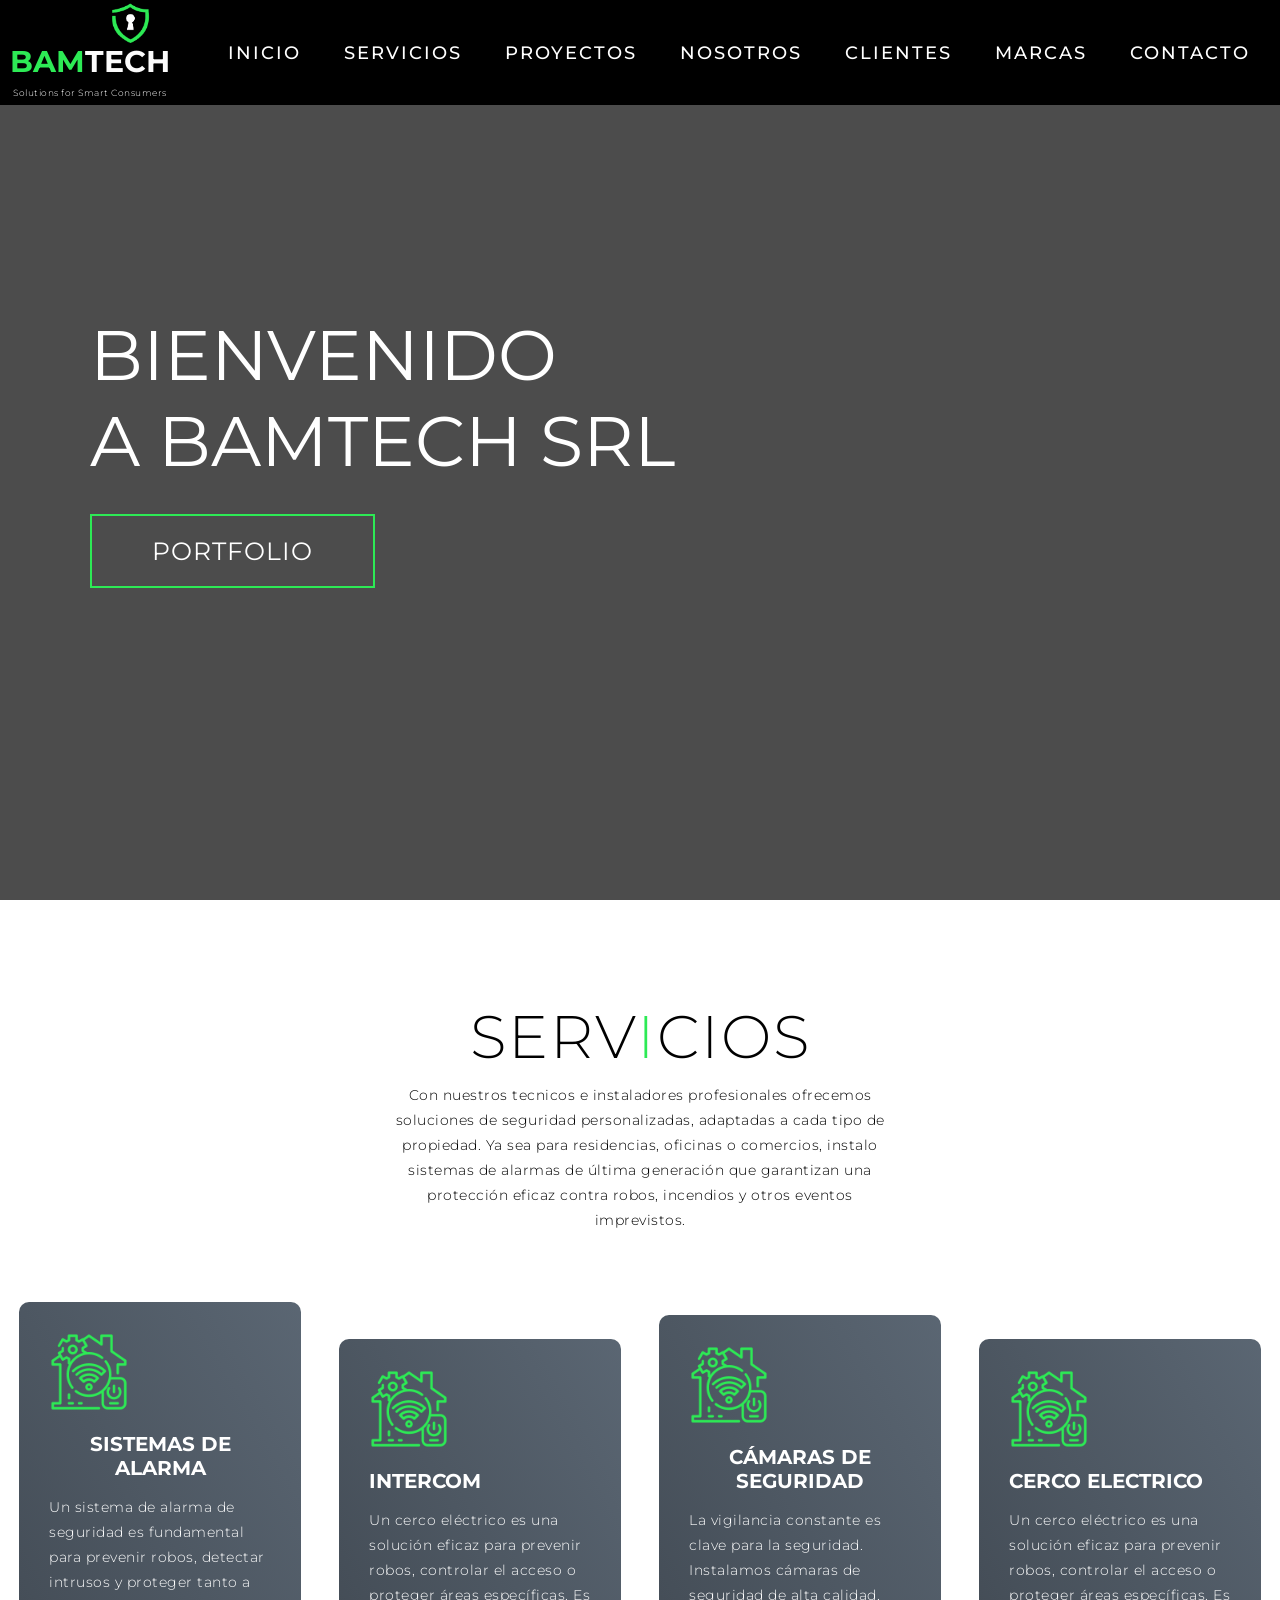
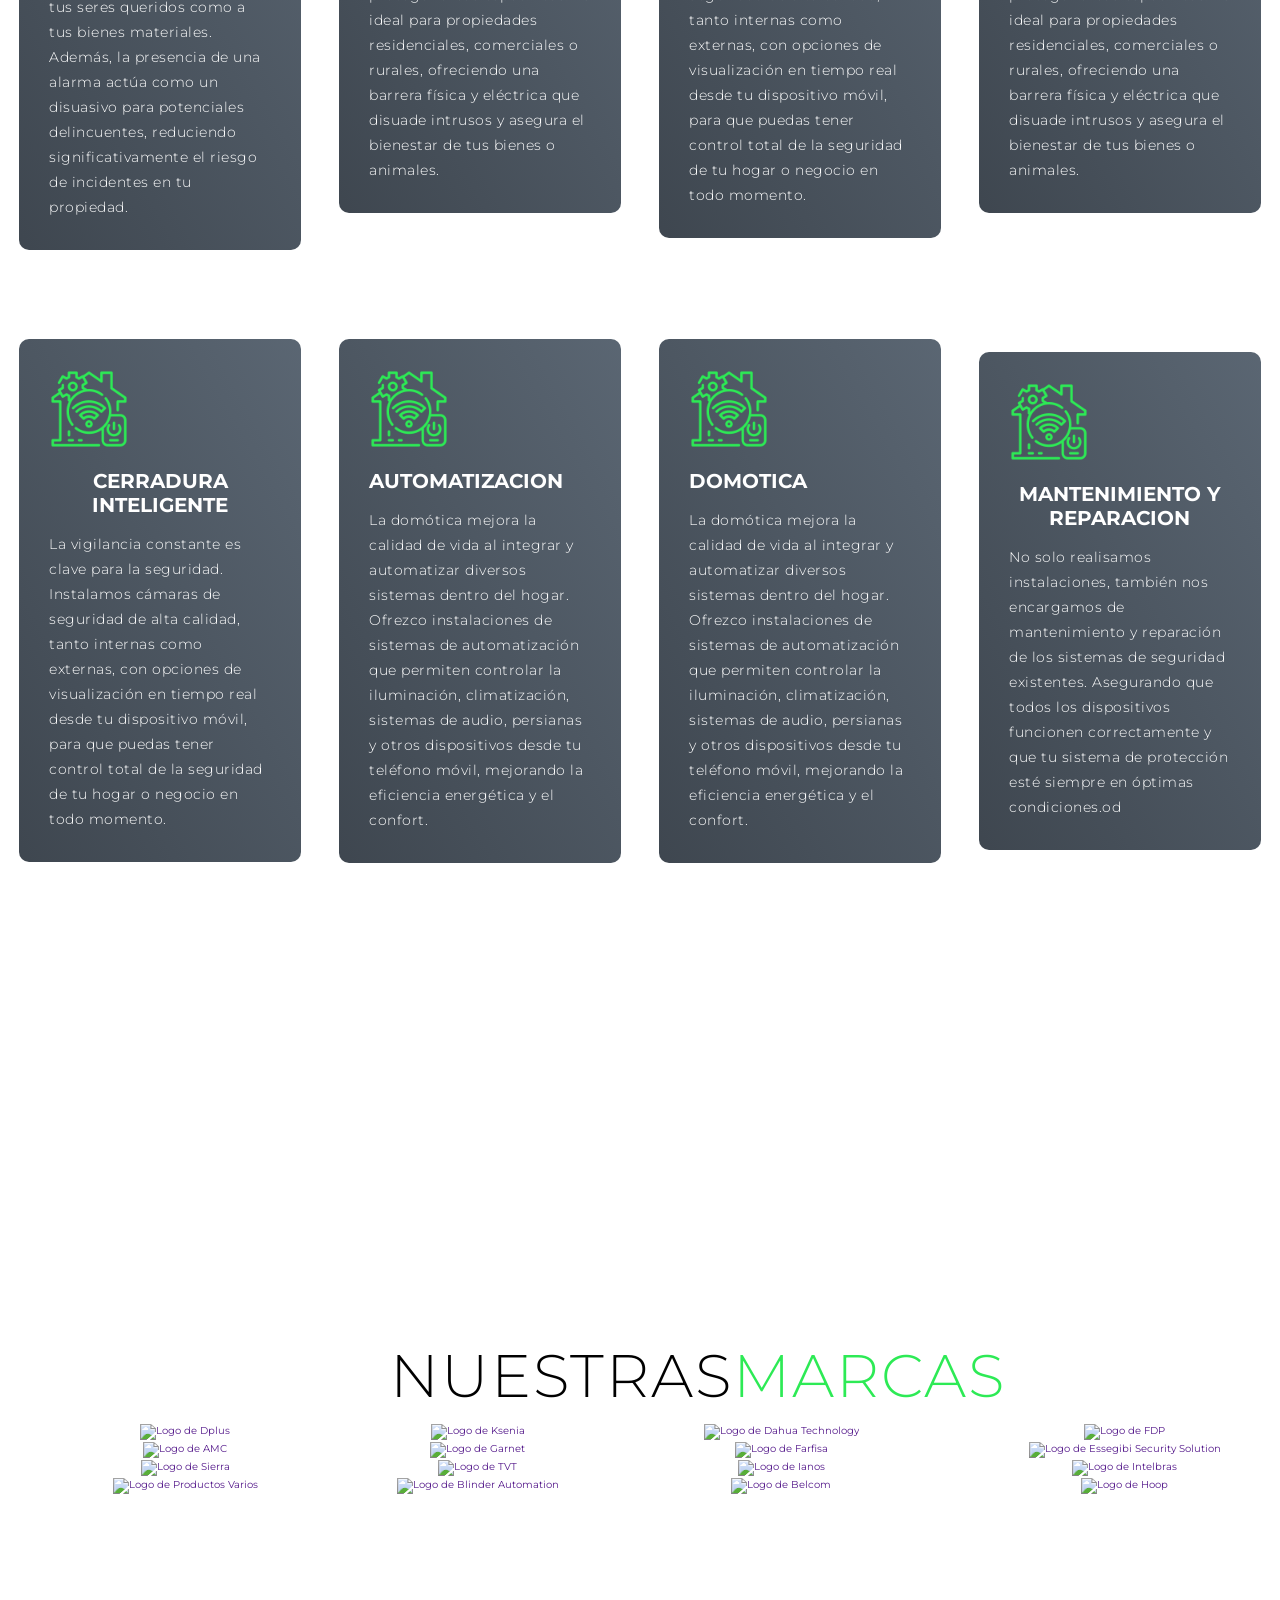
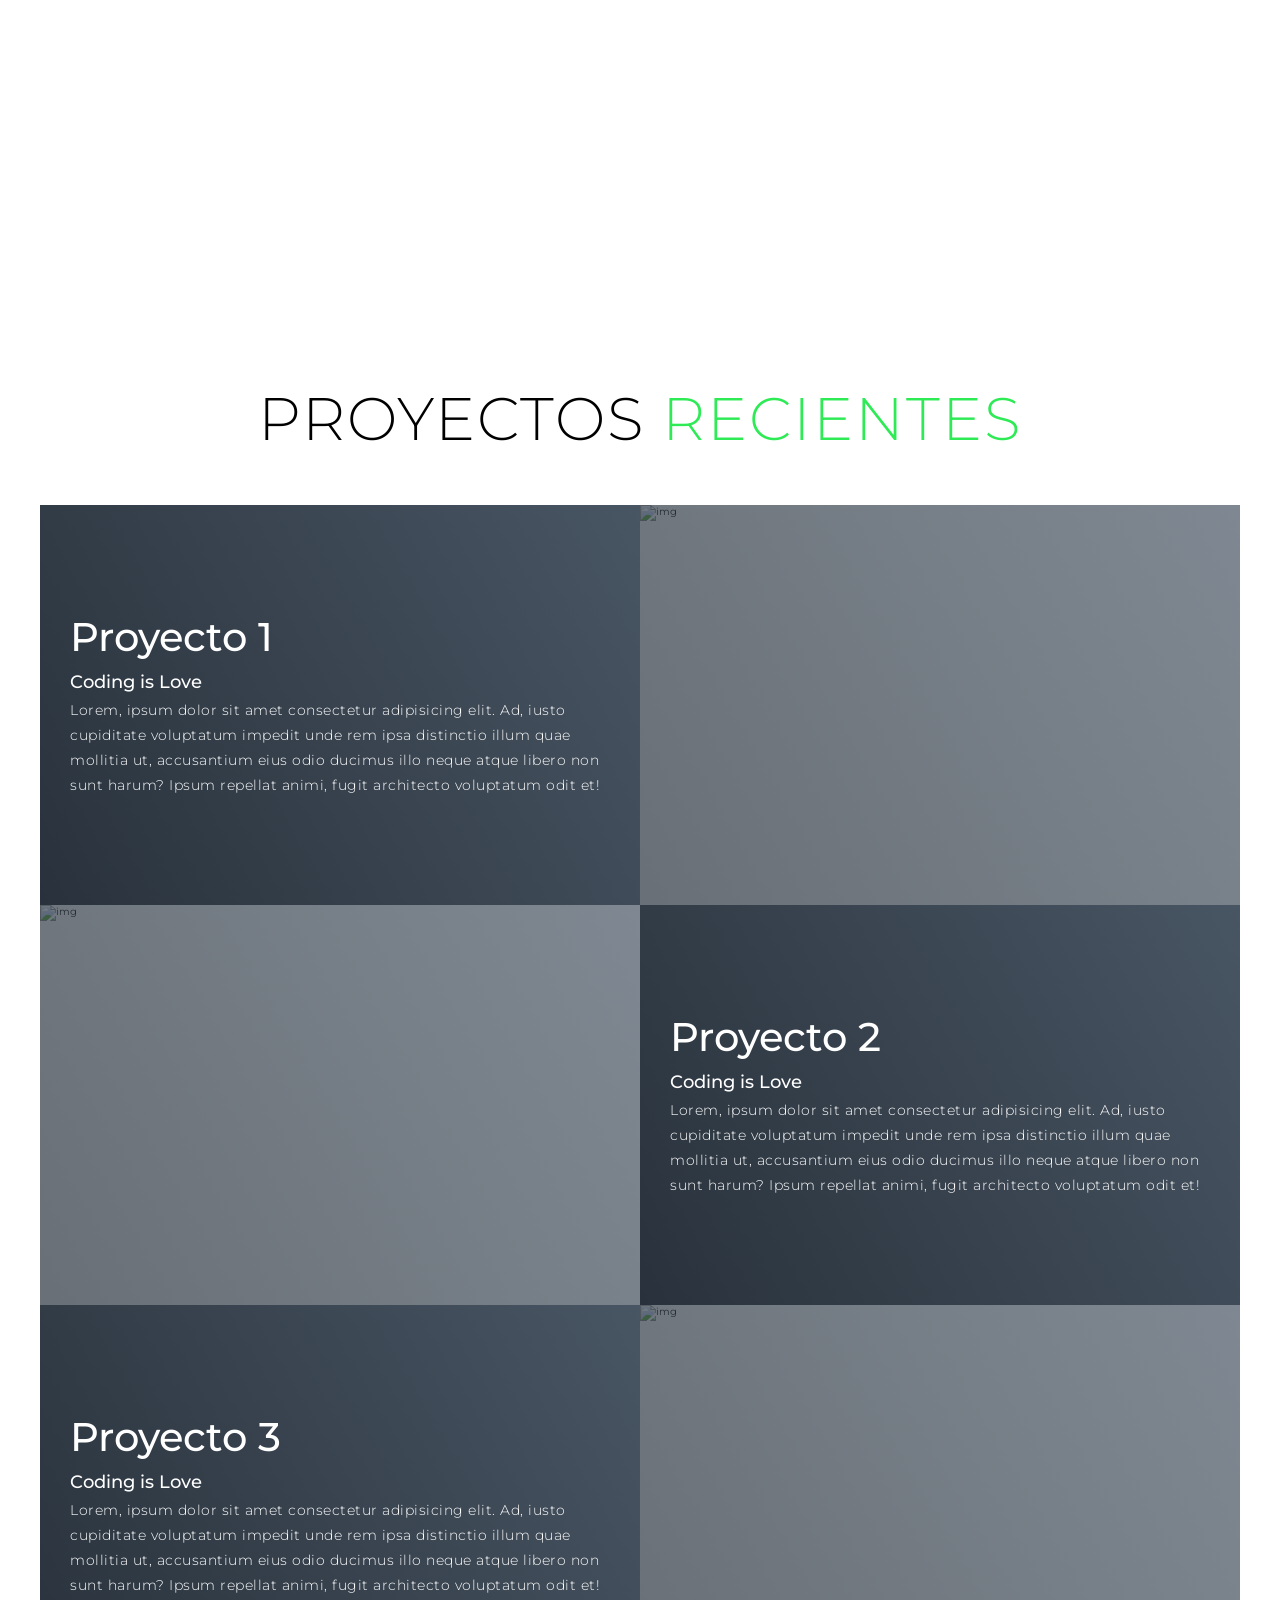
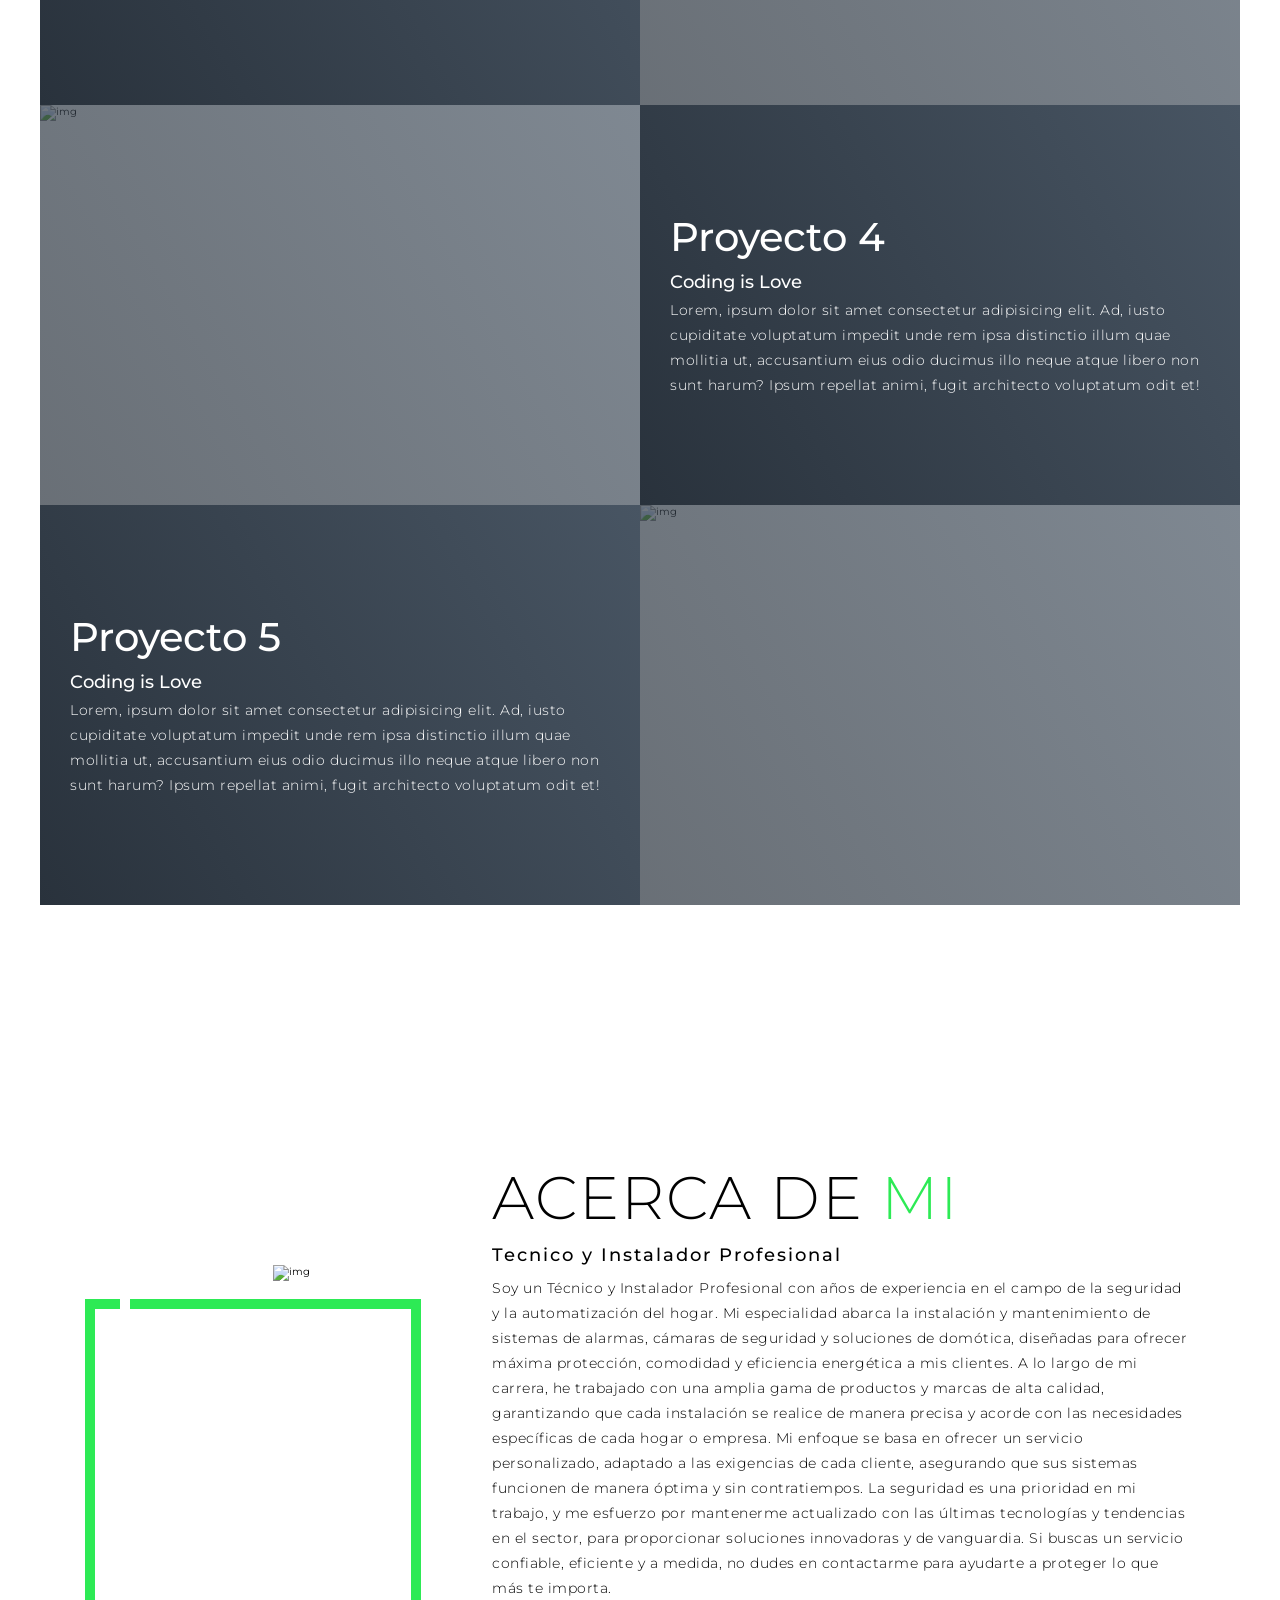
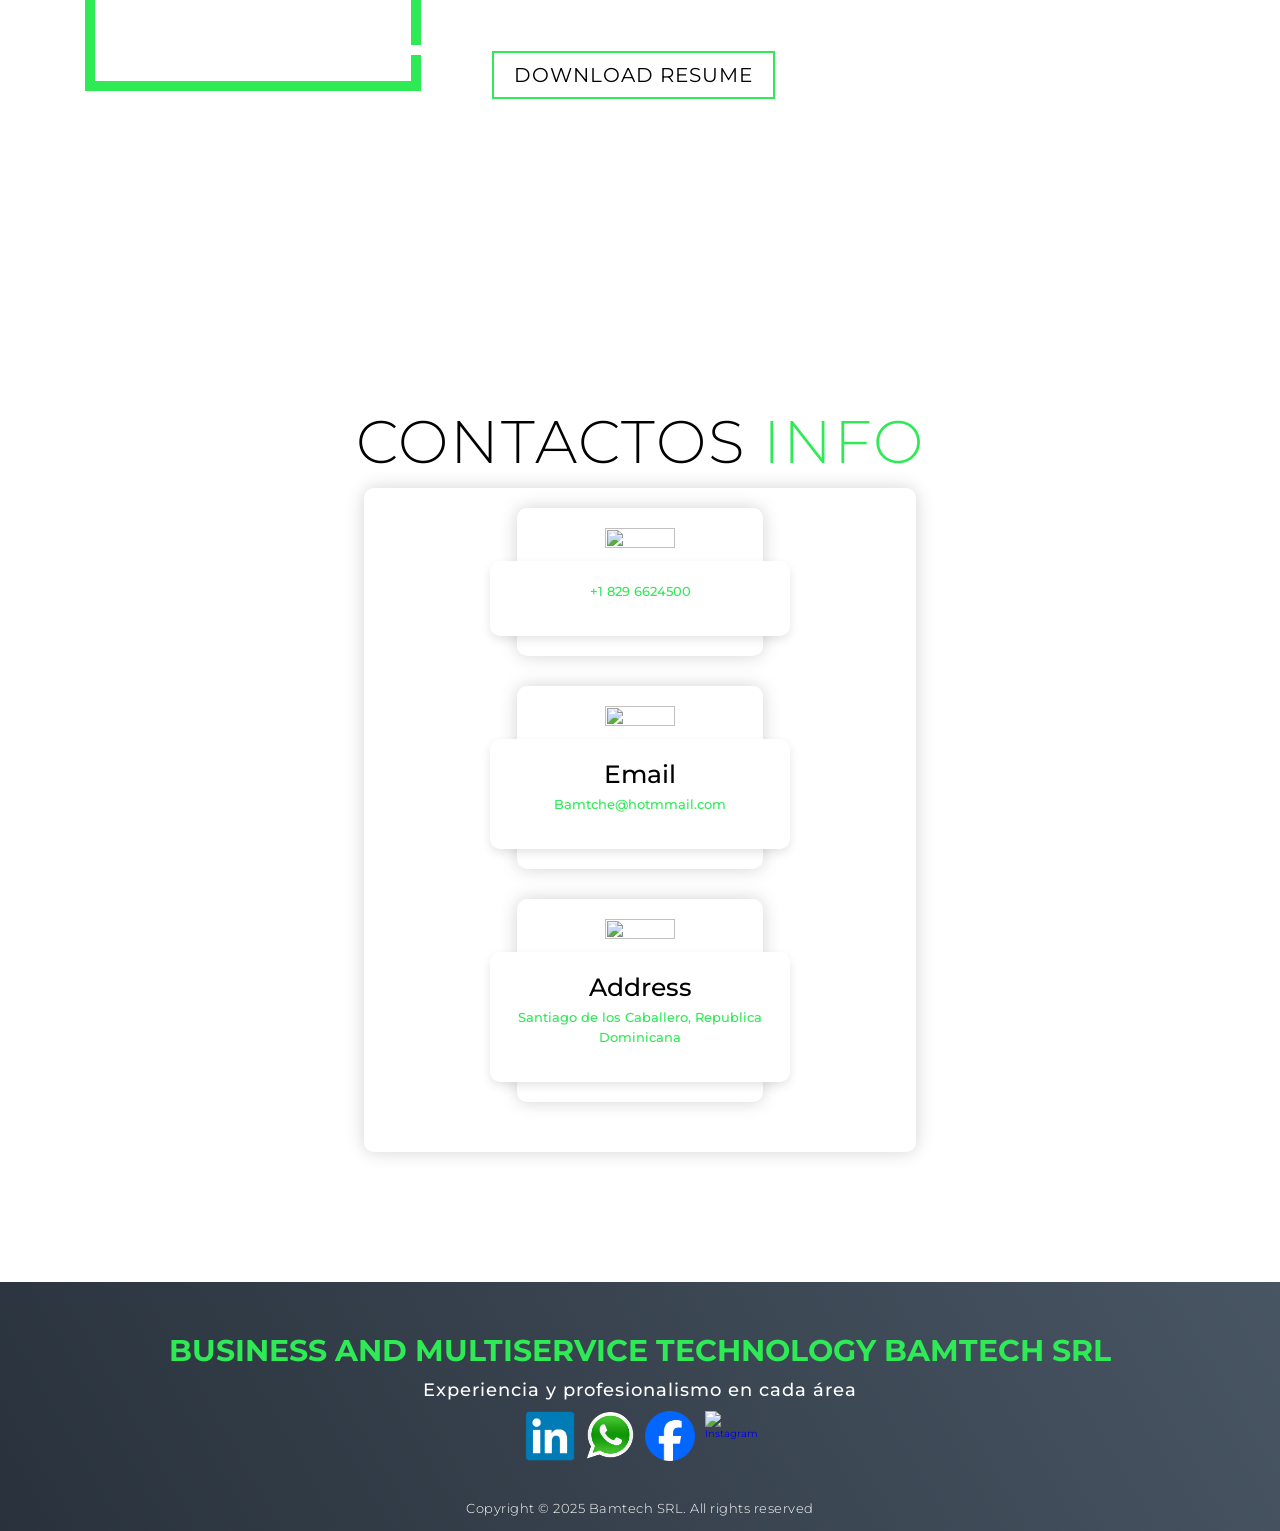
==== index.html @ 0e61d6dd "Update index.html" ====
<!DOCTYPE html>
<html lang="en">

<head>
    <meta charset="UTF-8">
    <meta name="viewport" content="width=device-width, initial-scale=1.0">
    <link rel="stylesheet" href="style.css">
    <link rel="stylesheet" href="style.css">
    <link rel="shortcut icon" href="./assets/images/icon-security.png" type="image/x-icon">
    <title>BUSINESS AND MULTISERVICE TECHNOLOGY BAMTECH SRL</title>
</head>

<body>
    <!-- Header -->
    <section id="header">
        <div class="header container">
            <div class="nav-bar">
                <div class="brand" style="display: flex; flex-direction: column; align-items: center; position: relative;">
                    <!-- Imagen antes del título BamTech, encima de la palabra "Tech" -->
                    <a href="index.html" style="display: inline-block; position: relative; top: 3px; left: 40px;">
                        <img src="./assets/images/iconos.png" alt="Logo Bamtech" style="width: 40px; height: auto; cursor: pointer;">
                    </a>
                    <!-- Título de la empresa -->
                    <a href="#hero">
                        <h1><span style="color: #2dea55;">Bam</span><span style="color: #fbfbfb;">Tech</span></h1>
                    </a>
                    <!-- Texto debajo de BamTech -->
                    <p style="font-size: 09px; color: #fbfbfb; margin-top: 0.1px;">Solutions for Smart Consumers</p>
                </div>
                <div class="nav-list">
                    <div class="hamburger">
                        <div class="bar"></div>
                    </div>
                    <ul>
                        <li><a href="index.html">INICIO</a></li>
                        <li><a href="#services" data-after="Service">SERVICIOS</a></li>
                        <li><a href="#projects" data-after="Projects">PROYECTOS</a></li>
                        <li><a href="#about" data-after="About">NOSOTROS</a></li>
                        <li><a href="#clientes" data-after="Contact">Clientes</a></li>
                        <li><a href="marca.html">MARCAS</a></li> <!-- Enlace a la página de marca -->
                        <li><a href="Contacto.html">CONTACTO</a></li> <!-- Enlace a la página de contacto -->
                    </ul>
                </div>
            </div>
        </div>
    </section>
    <!-- End Header -->


    <!-- Hero Section  -->
    <section id="hero">
        <div class="hero container">
            <div>
                <h1>BIENVENIDO  <span></span></h1>
                <h1>A BAMTECH SRL <span></span></h1>
                <h1> <span></span></h1>
                <a href="#projects" type="button" class="cta">Portfolio</a>
            </div>
        </div>
    </section>
    <!-- End Hero Section  -->

    <!-- Service Section -->
    <section id="services">
        <div class="services container">
            <div class="service-top">
                <h1 class="section-title">Serv<span>i</span>cios</h1>
                <p>Con nuestros tecnicos e instaladores profesionales ofrecemos soluciones de seguridad personalizadas, adaptadas a cada tipo de propiedad. Ya sea para residencias, oficinas o comercios, instalo sistemas de alarmas de última generación que garantizan una protección eficaz contra robos, incendios y otros eventos imprevistos.</p>
                    </div>
            <div class="service-bottom">
            <div class="service-item">
                    <div class="icon"><img src="./assets/images/LOGO DOMOTICA.png"alt="Logo Domótica" /></div>
                    <h2>Sistemas de Alarma</h2>
                    <p>Un sistema de alarma de seguridad es fundamental para prevenir robos, detectar intrusos y proteger tanto a tus seres queridos como a tus bienes materiales. Además, la presencia de una alarma actúa como un disuasivo para potenciales delincuentes, reduciendo significativamente el riesgo de incidentes en tu propiedad.</p>
            </div>
           <div class="service-item">
                    <div class="icon"><img src="./assets/images/LOGO DOMOTICA.png"alt="Logo Domótica" /></div>
                    <h2>INTERCOM</h2>
                    <p>Un cerco eléctrico es una solución eficaz para prevenir robos, controlar el acceso o proteger áreas específicas. Es ideal para propiedades residenciales, comerciales o rurales, ofreciendo una barrera física y eléctrica que disuade intrusos y asegura el bienestar de tus bienes o animales.</p> 
            </div>
           <div class="service-item">
                    <div class="icon"><img src="./assets/images/LOGO DOMOTICA.png"alt="Logo Domótica" /></div>
                    <h2>Cámaras de Seguridad</h2>
                    <p>La vigilancia constante es clave para la seguridad. Instalamos cámaras de seguridad de alta calidad, tanto internas como externas, con opciones de visualización en tiempo real desde tu dispositivo móvil, para que puedas tener control total de la seguridad de tu hogar o negocio en todo momento.</p>
           </div>
           <div class="service-item">
                    <div class="icon"><img src="./assets/images/LOGO DOMOTICA.png"alt="Logo Domótica" /></div>
                    <h2>CERCO ELECTRICO</h2>
                    <p>Un cerco eléctrico es una solución eficaz para prevenir robos, controlar el acceso o proteger áreas específicas. Es ideal para propiedades residenciales, comerciales o rurales, ofreciendo una barrera física y eléctrica que disuade intrusos y asegura el bienestar de tus bienes o animales.</p>
            </div>
            <div class="service-bottom">
           <div class="service-item">
                    <div class="icon"><img src="./assets/images/LOGO DOMOTICA.png"alt="Logo Domótica" /></div>
                    <h2>CERRADURA INTELIGENTE</h2>
                    <p>La vigilancia constante es clave para la seguridad. Instalamos cámaras de seguridad de alta calidad, tanto internas como externas, con opciones de visualización en tiempo real desde tu dispositivo móvil, para que puedas tener control total de la seguridad de tu hogar o negocio en todo momento.</p>
                       </div>
           <div class="service-item">
                    <div class="icon"><img src="./assets/images/LOGO DOMOTICA.png"alt="Logo Domótica" /></div>
                    <h2>AUTOMATIZACION</h2>
                    <p>La domótica mejora la calidad de vida al integrar y automatizar diversos sistemas dentro del hogar. Ofrezco instalaciones de sistemas de automatización que permiten controlar la iluminación, climatización, sistemas de audio, persianas y otros dispositivos desde tu teléfono móvil, mejorando la eficiencia energética y el confort.</p>
           </div>
           <div class="service-item">
                    <div class="icon"><img src="./assets/images/LOGO DOMOTICA.png"alt="Logo Domótica" /></div>
                    <h2>DOMOTICA</h2>
                    <p>La domótica mejora la calidad de vida al integrar y automatizar diversos sistemas dentro del hogar. Ofrezco instalaciones de sistemas de automatización que permiten controlar la iluminación, climatización, sistemas de audio, persianas y otros dispositivos desde tu teléfono móvil, mejorando la eficiencia energética y el confort.</p>
             </div>
           <div class="service-item">
                    <div class="icon"><img src="./assets/images/LOGO DOMOTICA.png"alt="Logo Domótica" /></div>
                    <h2>MANTENIMIENTO Y REPARACION</h2>
                    <p>No solo realisamos instalaciones, también nos encargamos de mantenimiento y reparación de los sistemas de seguridad existentes. Asegurando que todos los dispositivos funcionen correctamente y que tu sistema de protección esté siempre en óptimas condiciones.od</p>
                </div>
            </div>
    </section>
    <!-- End Service Section -->

    <!-- Service Section -->
    <section id="services">
        <div class="services container">
            <div class="service-top">
                 <table style="width: 255%; margin-right: calc(22%); margin-left: calc(-70%);">
                            <tbody>
                                <tr>
                <h1 class="section-title">NUESTRAS<span>MARCAS</span>
                                    <td style="width: 22.3737%;"><a href=""><img src="https://ibssecurity.net/wp-content/uploads/2022/07/dplus.png" alt="Logo de Dplus" style="width: 150px; height: 150px;"></a><br></td>
                                    <td style="width: 23.0966%;"><a href=""><img src="https://ibssecurity.net/wp-content/uploads/2022/07/ksenia.png" alt="Logo de Ksenia" style="width: 150px; height: 150px;"></a><br></td>
                                    <td style="width: 24.0088%;"><a href=""><img src="https://ibssecurity.net/wp-content/uploads/2024/10/DAHUA-TECHNOLOGY.png" alt="Logo de Dahua Technology" style="width: 150px; height: 150px;"></a><br></td>
                                    <td style="width: 29.4003%;"><a href=""><img src="https://ibssecurity.net/wp-content/uploads/2022/07/fdp.png" alt="Logo de FDP" style="width: 150px; height: 150px;"></a><br></td>
                                </tr>
                                <tr>
                                    <td style="width: 22.3737%;"><a href=""><img src="https://ibssecurity.net/wp-content/uploads/2022/07/amc.png" alt="Logo de AMC" style="width: 150px; height: 150px;"><br></td>
                                    <td style="width: 23.0966%;"><a href=""><img src="https://ibssecurity.net/wp-content/uploads/2022/07/garnet.png" alt="Logo de Garnet" style="width: 150px; height: 150px;"></a><br></td>
                                    <td style="width: 24.0088%;"><a href=""><img src="https://ibssecurity.net/wp-content/uploads/2022/07/farfisa.png" alt="Logo de Farfisa" style="width: 150px; height: 150px;"></a><br></td>
                                    <td style="width: 29.4003%;"><a href=""><img src="https://ibssecurity.net/wp-content/uploads/2024/10/ESSEGIBI-SECURITY-SOLUTION.png" alt="Logo de Essegibi Security Solution" style="width: 150px; height: 150px;"></a><br></td>
                                </tr>
                                <tr>
                                    <td style="width: 22.3737%;"><a href=""><img src="https://ibssecurity.net/wp-content/uploads/2022/07/sierra.png" alt="Logo de Sierra" style="width: 150px; height: 150px;"></a><br></td>
                                    <td style="width: 23.0966%;"><a href=""><img src="https://ibssecurity.net/wp-content/uploads/2022/07/tvt.png" alt="Logo de TVT" style="width: 150px; height: 150px;"></a><br></td>
                                    <td style="width: 24.0088%;"><a href=""><img src="https://ibssecurity.net/wp-content/uploads/2024/08/IANOS.png" alt="Logo de Ianos" style="width: 150px; height: 150px;"></a><br></td>
                                    <td style="width: 29.4003%;"><a href=""><img src="https://ibssecurity.net/wp-content/uploads/2024/11/INTELBRAS.png" alt="Logo de Intelbras" style="width: 150px; height: 150px;"></a><br></td>
                                </tr>
                                <tr>
                                    <td style="width: 22.3737%;"><a href=""><img src="https://ibssecurity.net/wp-content/uploads/2022/07/varios.png" alt="Logo de Productos Varios" style="width: 150px; height: 150px;"></a><br></td>
                                    <td style="width: 23.0966%;"><a href=""><img src="https://ibssecurity.net/wp-content/uploads/2024/08/BLINDER-AUTOMATION-IBS-WEBSITE.png" alt="Logo de Blinder Automation" style="width: 150px; height: 150px;"></a><br></td>
                                    <td style="width: 24.0088%;"><a href=""><img src="https://ibssecurity.net/wp-content/uploads/2024/11/BELCOM.png" alt="Logo de Belcom" style="width: 150px; height: 150px;"></a><br></td>
                                    <td style="width: 29.4003%;"><a href=""><img src="https://ibssecurity.net/wp-content/uploads/2024/10/HOOP-LOGO.png" alt="Logo de Hoop" style="width: 150px; height: 150pxpx;"></a><br></td>
                                </tr>
                                <tr>
                                    <td style="width: 22.3737%;"><br></td>
                                    <td style="width: 23.0966%;"><br></td>
                                    <td style="width: 24.0088%;"><br></td>
                                    <td style="width: 29.4003%;"><br></td>
                                </tr>
                            </tbody>
                        </table><!-- Marca 2 -->
                        <div class="brand-item col-md-3 col-6">
                            <!-- Marca 3 -->
                            <!-- Marca 4 -->
                            <!-- Marca 5 -->
                            <!-- Marca 6 -->
                            <!-- Marca 7 -->
                            <!-- Marca 8 -->
                            <!-- Marca 9 -->
                            <!-- Marca 10 -->
                            <!-- Marca 11 -->
                        </div>
                        <div class="brand-item col-md-3 col-6"><br></div><!-- Marca 12 -->
                        <!-- Marca 13 -->
                        <!-- Marca 14 -->
                        <!-- Marca 15 -->
                        <!-- Marca 16 -->
                        <!-- Marca 17 -->
                    </div>
                </div>
            </div>
        </div>
    </div>
</div>
<div id="brands_2153" class="brands-items-wrapper brands-widget slider-brands_2153 brands-grid brands-hover-default brands-style-bordered">
    <div class="row">
        <!-- Marca 1 -->
        <!-- Marca 2 -->
        <!-- Marca 3 -->
        <!-- Marca 4 -->
        <!-- Marca 5 -->
        <!-- Marca 6 -->
        <!-- Marca 7 -->
        <!-- Marca 8 -->
        <!-- Marca 9 -->
        <!-- Marca 10 -->
        <!-- Marca 12 -->
        <div class="brand-item col-md-3 col-6"></div><!-- Marca 13 -->
        <!-- Marca 14 -->
        <!-- Marca 15 -->
        <!-- Marca 16 -->
        <!-- Marca 17 -->
    </div>
</div>
</section>
    <!-- End Contact Section -->

    <!-- Projects Section -->
    <section id="projects">
        <div class="projects container">
            <div class="projects-header">
                <h1 class="section-title">Proyectos  <span>Recientes</span></h1>
            </div>
            <div class="all-projects">
                <div class="project-item">
                    <div class="project-info">
                        <h1>Proyecto 1</h1>
                        <h2>Coding is Love</h2>
                        <p>Lorem, ipsum dolor sit amet consectetur adipisicing elit. Ad, iusto cupiditate voluptatum
                            impedit unde
                            rem ipsa distinctio illum quae mollitia ut, accusantium eius odio ducimus illo neque atque
                            libero non sunt
                            harum? Ipsum repellat animi, fugit architecto voluptatum odit et!</p>
                    </div>
                    <div class="project-img">
                        <img src="./assets/images/img-1.png" alt="img">
                    </div>
                </div>
                <div class="project-item">
                    <div class="project-info">
                        <h1>Proyecto 2</h1>
                        <h2>Coding is Love</h2>
                        <p>Lorem, ipsum dolor sit amet consectetur adipisicing elit. Ad, iusto cupiditate voluptatum
                            impedit unde
                            rem ipsa distinctio illum quae mollitia ut, accusantium eius odio ducimus illo neque atque
                            libero non sunt
                            harum? Ipsum repellat animi, fugit architecto voluptatum odit et!</p>
                    </div>
                    <div class="project-img">
                        <img src="./assets/images/img-1.png" alt="img">
                    </div>
                </div>
                <div class="project-item">
                    <div class="project-info">
                        <h1>Proyecto 3</h1>
                        <h2>Coding is Love</h2>
                        <p>Lorem, ipsum dolor sit amet consectetur adipisicing elit. Ad, iusto cupiditate voluptatum
                            impedit unde
                            rem ipsa distinctio illum quae mollitia ut, accusantium eius odio ducimus illo neque atque
                            libero non sunt
                            harum? Ipsum repellat animi, fugit architecto voluptatum odit et!</p>
                    </div>
                    <div class="project-img">
                        <img src="./assets/images/img-1.png" alt="img">
                    </div>
                </div>
                <div class="project-item">
                    <div class="project-info">
                        <h1>Proyecto 4</h1>
                        <h2>Coding is Love</h2>
                        <p>Lorem, ipsum dolor sit amet consectetur adipisicing elit. Ad, iusto cupiditate voluptatum
                            impedit unde
                            rem ipsa distinctio illum quae mollitia ut, accusantium eius odio ducimus illo neque atque
                            libero non sunt
                            harum? Ipsum repellat animi, fugit architecto voluptatum odit et!</p>
                    </div>
                    <div class="project-img">
                        <img src="./assets/images/img-1.png" alt="img">
                    </div>
                </div>
                <div class="project-item">
                    <div class="project-info">
                        <h1>Proyecto 5</h1>
                        <h2>Coding is Love</h2>
                        <p>Lorem, ipsum dolor sit amet consectetur adipisicing elit. Ad, iusto cupiditate voluptatum
                            impedit unde
                            rem ipsa distinctio illum quae mollitia ut, accusantium eius odio ducimus illo neque atque
                            libero non sunt
                            harum? Ipsum repellat animi, fugit architecto voluptatum odit et!</p>
                    </div>
                    <div class="project-img">
                        <img src="./assets/images/img-1.png" alt="img">
            </div>
        </div>
    </section>
    <!-- End Projects Section -->

    <!-- About Section -->
    <section id="about">
        <div class="about container">
            <div class="col-left">
                <div class="about-img">
                    <img src="./assets/images/Roberto.png" alt="img">
                </div>
            </div>
            <div class="col-right">
                <h1 class="section-title">Acerca de <span>mi</span></h1>
                <h2>Tecnico y Instalador Profesional</h2>
                <p>Soy un Técnico y Instalador Profesional con años de experiencia en el campo de la seguridad y la automatización del hogar. 
                    Mi especialidad abarca la instalación y mantenimiento de sistemas de alarmas, cámaras de seguridad y soluciones de domótica, 
                    diseñadas para ofrecer máxima protección, comodidad y eficiencia energética a mis clientes.

                    A lo largo de mi carrera, he trabajado con una amplia gama de productos y marcas de alta calidad, garantizando que cada instalación 
                    se realice de manera precisa y acorde con las necesidades específicas de cada hogar o empresa. Mi enfoque se basa en ofrecer un servicio 
                    personalizado, adaptado a las exigencias de cada cliente, asegurando que sus sistemas funcionen de manera óptima y sin contratiempos.
                    
                    La seguridad es una prioridad en mi trabajo, y me esfuerzo por mantenerme actualizado con las últimas tecnologías y tendencias en el sector, 
                    para proporcionar soluciones innovadoras y de vanguardia. Si buscas un servicio confiable, eficiente y a medida, 
                    no dudes en contactarme para ayudarte a proteger lo que más te importa.</p>
                <a href="./assets/my-cv.pdf" download class="cta">Download Resume</a>
            </div>
        </div>
    </section>
    <!-- End About Section -->

        <!-- Contact Section -->
    <section id="contact">
        <div class="contact container">
            <div>
                <h1 class="section-title">Contactos <span>info</span></h1>
            </div>
            <div class="contact-item">
                <div class="contact-item">
                    <div class="icon"><img src="https://img.icons8.com/bubbles/100/000000/new-post.png" /></div>
                    <div class="contact-info">
                       <h2>+1 829 6624500</h2>
                    </div>
                </div>
                <div class="contact-item">
                    <div class="icon"><img src="https://img.icons8.com/bubbles/100/000000/new-post.png" /></div>
                    <div class="contact-info">
                        <h1>Email</h1>
                        <h2>Bamtche@hotmmail.com</h2>
                    </div>
                </div>
                <div class="contact-item">
                    <div class="icon"><img src="https://img.icons8.com/bubbles/100/000000/map-marker.png" /></div>
                    <div class="contact-info">
                        <h1>Address</h1>
                        <h2>Santiago de los Caballero, Republica Dominicana</h2>
                    </div>
                </div>
            </div>
        </div>
    </section>
    <!-- End Contact Section -->

    <!-- Footer -->
    <section id="footer">
        <div class="footer container">
            <div class="brand">
                <h1><span style="color: #2dea55;">BUSINESS AND MULTISERVICE TECHNOLOGY BAMTECH SRL</span></h1>
            </div>
            <h2>Experiencia y profesionalismo en cada área</h2>
            <div class="social-icon">
                <div class="social-item">
                    <a href="https://www.linkedin.com/search/results/all/?heroEntityKey=urn%3Ali%3Aorganization%3A101381983&keywords=BUSINESS%20AND%20MULTISERVICE%20TECHNOLOGY%20BAMTECH%20SRL&origin=ENTITY_SEARCH_HOME_HISTORY&sid=fKx"><img src="./assets/icons/linkedin.png" /></a>
                </div>
                <div class="social-item">
                     <!-- Enlace a WhatsApp con mensaje predefinido -->
                    <a href="https://wa.me/8296624500?text=Hola, me gustaría solicitar un servicio." target="_blank">
                    <img src="./assets/icons/whatsapp-icone.png" /> 
                    </a>
                </div>
                <div class="social-item">
                    <!-- Enlace a Facebook -->
                    <a href="https://www.facebook.com/bamtechrd/" target="_blank"> 
                    <img src="./assets/icons/Facebook-icono.png" /> 
                    </a>
                </div>
                <div class="social-item">
                     <a href="https://www.instagram.com/bamtech_rd/reels/" target="_blank">
                     <img src="./assets/icons/INSTAGRAM-ICONO-PNG.png" alt="Instagram" />
                     </a>
                </div>
            </div>
            <p>Copyright © 2025 Bamtech SRL. All rights reserved</p>
        </div>
    </section>
    <!-- End Footer -->
    <script src="./index.js"></script>
</body>

</html>
---- style.css ----
@import url("https://fonts.googleapis.com/css2?family=Montserrat:ital,wght@0,100..900;1,100..900&display=swap");

* {
  margin: 0;
  padding: 0;
  box-sizing: border-box;
}

html {
  font-size: 10px;
  font-family: "Montserrat", sans-serif;
  scroll-behavior: smooth;
}

a {
  text-decoration: none;
}

.container {
  min-height: 100vh;
  width: 100%;
  display: flex;
  justify-content: center;
  align-items: center;
}

img {
  width: 100%;
  height: 100%;
  object-fit: cover;
}

p {
  color: black;
  font-size: 1.4rem;
  margin-top: 5px;
  line-height: 2.5rem;
  font-weight: 300;
  letter-spacing: 0.05rem;
}

.section-title {
  font-size: 4rem;
  font-family: 300;
  color: black;
  margin-bottom: 10px;
  text-transform: uppercase;
  letter-spacing: 0.2rem;
  text-align: center;
}

.section-title span {
  color: #2dea55;
}

.cta {
  display: inline-block;
  padding: 10px 30px;
  background-color: transparent;
  border: 2px solid #2dea55;
  font-size: 2rem;
  text-transform: uppercase;
  letter-spacing: 0.1rem;
  margin-top: 30px;
  transition: 0.3s ease background-color, color;
  /* color: black; */
  color: white;
}

.cta:hover {
  color: white;
  background-color: #2dea55;
}

.brand h1 {
  font-size: 3rem;
  text-transform: uppercase;
  color: white;
}

.brand h1 span {
  color: #2dea55;
}

/* header  */

#header {
  position: fixed;
  z-index: 1000;
  left: 0;
  top: 0;
  width: 100vw;
  height: auto;
  background-color: #000; /* Fondo fijo negro */
}

#header .header {
  min-height: 8vh;
  background-color: #000000;
  transition:none;
}

#header .nav-bar {
  display: flex;
  align-items: center;
  justify-content: space-between;
  width: 100%;
  height: 100%;
  max-width: 1300px;
  padding: 0 10px;
}

#header .hamburger {
  border: 3px solid white;
  height: 60px;
  width: 60px;
  display: inline-block;
  border-radius: 50%;
  margin-right: 20px;
  position: relative;
  display: flex;
  align-items: center;
  justify-content: center;
  z-index: 100;
  cursor: pointer;
  transform: scale(0.8);
}

#header .hamburger:after {
  content: "";
  border: 3px solid white;
  height: 100%;
  width: 100%;
  border-radius: 50%;
  position: absolute;
  animation: hamburger-puls 1s ease infinite;
}

@keyframes hamburger-puls {
  0% {
    opacity: 1;
    transform: scale(1);
  }
  100% {
    opacity: 0;
    transform: scale(1.4);
  }
}

#header .hamburger .bar {
  background-color: white;
  height: 2px;
  width: 30px;
  position: relative;
  z-index: -1;
}

#header .hamburger .bar::before,
#header .hamburger .bar::after {
  content: "";
  background-color: white;
  height: 100%;
  width: 100%;
  position: absolute;
  left: 0;
  transition: 0.3s ease top, bottom;
}

#header .hamburger .bar::after {
  top: 8px;
}

#header .hamburger .bar::before {
  bottom: 8px;
}

#header .hamburger.active .bar::before {
  bottom: 0;
}

#header .hamburger.active .bar::after {
  top: 0;
}

#header .nav-list ul {
  list-style-type: none;
  background-color: #000; /* Fondo negro para el menú */
  display: flex;
  flex-direction: column;
  align-items: center;
  justify-content: center;
  height: 100vh;
  width: 100vw;
  position: absolute;
  left: 100%;
  top: 0;
  z-index: 1;
  overflow-x: hidden;
  transition: 0.3s ease left;
}

#header .nav-list ul.active {
  left: 0;
}

#header .nav-list ul a {
  font-size: 2.5rem;
  font-weight: 500;
  letter-spacing: 0.2rem;
  text-decoration: none;
  color: white;
  text-transform: uppercase;
  display: block;
  padding: 20px;
}

#header .nav-list ul a::after {
  content: attr(data-after);
  position: absolute;
  top: 50%;
  left: 50%;
  transform: translate(-50%, -50%) scale(0);
  color: rgba(240, 248, 255, 0.021);
  font-size: 13rem;
  letter-spacing: 50px;
  z-index: -1;
  transition: 0.3s ease letter-spacing;
}

#header .nav-list ul li:hover a::after {
  transform: translate(-50%, -50%) scale(1);
  letter-spacing: initial;
}

#header .nav-list ul li:hover a {
  color: #2dea55;
}

@media screen and (min-width: 1200px) {
  #header .hamburger {
    display: none;
  }

  #header .nav-list ul {
    position: initial;
    display: block;
    height: auto;
    width: fit-content;
    background-color: transparent;
  }

  #header .nav-list ul li {
    display: inline-block;
  }

  #header .nav-list ul a {
    font-size: 1.8rem;
  }

  #header .nav-list ul a::after {
    display: none;
  }
}

/* hero section */

#hero {
  background-image: url(./assets/images/hero-bg.jpg);
  background-size: cover;
  background-position: top center;
  position: relative;
  z-index: 1;
}

#hero::after {
  content: "";
  position: absolute;
  left: 0;
  top: 0;
  height: 100%;
  width: 100%;
  background-color: black;
  opacity: 0.7;
  z-index: -1;
}

#hero .hero {
  max-width: 1200px;
  justify-content: flex-start;
  margin: 0 auto;
  padding: 0 50px;
}

#hero h1 {
  display: block;
  width: fit-content;
  font-size: 4rem;
  position: relative;
  color: transparent;
  animation: text-reveal 1s ease forwards;
  animation-delay: 1s;
}

@keyframes text-reveal {
  100% {
    color: white;
  }
}

#hero h1:nth-child(1) {
  animation-delay: 1s;
}

#hero h1:nth-child(2) {
  animation-delay: 2s;
}

#hero h1:nth-child(3) {
  animation: text-reveal-name 0.5s ease 1.5s forwards;
  animation-delay: 3s;
}

@keyframes text-reveal-name {
  100% {
    color: #2dea55;
    font-weight: 500;
  }
}

#hero h1 span {
  background-color: #2dea55;
  height: 100%;
  width: 0;
  position: absolute;
  top: 0;
  left: 0;
  animation: text-reveal-box 1s ease;
  animation-delay: 0.5s;
}

@keyframes text-reveal-box {
  50% {
    width: 100%;
    left: 0;
  }
  100% {
    width: 0;
    left: 100%;
  }
}

#hero h1:nth-child(1) span {
  animation-delay: 0.5s;
}

#hero h1:nth-child(2) span {
  animation-delay: 1.5s;
}

#hero h1:nth-child(3) span {
  animation-delay: 2.5s;
}

@media only screen and (min-width: 768px) {
  .cta {
    font-size: 2.5rem;
    padding: 20px 60px;
  }

  h1.section-title {
    font-size: 6rem;
    font-weight: 270;
  }

  #hero h1 {
    font-size: 7rem;
    font-weight: 400;
  }
}

/* services section */

#services .services {
  flex-direction: column;
  text-align: center;
  max-width: 1500px;
  margin: 0 auto; /* Center the element horizontally */
  padding: 100px 0;
}

#services .service-bottom .icon {
  height: 80px;
  width: 80px;
  margin-bottom: 20px;
}

#services .service-item h2 {
  font-size: 2rem;
  color: white;
  margin-bottom: 10px;
  text-transform: uppercase;
}

#services .service-item p {
  color: white;
  text-align: left;
}

#services .service-top {
  max-width: 500px;
  margin: 0 auto;
}

#services .service-bottom {
  display: flex;
  align-items: center;
  justify-content: center;
  flex-wrap: wrap;
  margin-top: 50px;
}

#services .service-item {
  flex-basis: 80%; /*flex-basis defines the initial size of a flex item */
  display: flex;
  align-items: flex-start;
  justify-content: center;
  flex-direction: column;
  padding: 30px;
  border-radius: 10px;
  margin: 10px 5%;
  position: relative;
  z-index: 1;
  overflow: hidden;
}

#services .service-item::after {
  content: "";
  position: absolute;
  left: 0;
  top: 0;
  height: 100%;
  width: 100%;
  background-image: linear-gradient(60deg, #29323c 0%, #485563 100%);
  opacity: 0.9;
  z-index: -1;
}

@media only screen and (min-width: 768px) {
  #services .service-bottom .service-item {
    flex-basis: 45%;
    margin: 2.5%;
  }
}

@media only screen and (min-width: 1200px) {
  #services .service-bottom .service-item {
    flex-basis: 22%;
    margin: 1.5%;
  }
}

/* project section  */

#projects .projects {
  flex-direction: column;
  max-width: 1200px;
  margin: 0 auto;
  padding: 100px 0;
}

#projects .projects-header h1 {
  margin-bottom: 50px;
}

#projects .all-projects {
  display: flex;
  align-items: center;
  justify-content: center;
  flex-direction: column;
}

#projects .project-item {
  display: flex;
  align-items: center;
  justify-content: center;
  flex-direction: column;
  width: 80%;
  margin: 20px auto;
  overflow: hidden;
  border-radius: 10px;
}

#projects .project-info {
  padding: 30px;
  flex-basis: 50%;
  height: 100%;
  display: flex;
  align-items: flex-start;
  justify-content: center;
  flex-direction: column;
  background-image: linear-gradient(60deg, #29323c 0%, #485563 100%);
  color: white;
}

#projects .project-info h1 {
  font-size: 4rem;
  font-weight: 500;
}

#projects .project-info h2 {
  font-size: 1.8rem;
  font-weight: 500;
  margin-top: 10px;
}

#projects .project-info p {
  color: white;
}

#projects .project-img {
  flex-basis: 50%;
  height: 300px;
  overflow: hidden;
  position: relative;
}

#projects .project-img:after {
  content: "";
  position: absolute;
  left: 0;
  top: 0;
  height: 100%;
  width: 100%;
  background-image: linear-gradient(60deg, #29323c 0%, #485563 100%);
  opacity: 0.7;
}

#projects .project-img img {
  transition: 0.3s ease transform;
}

#projects .project-item:hover .project-img img {
  transform: scale(1.1);
}

@media only screen and (min-width: 768px) {
  #projects .project-item {
    flex-direction: row;
  }
  #projects .project-item:nth-child(even) {
    flex-direction: row-reverse;
  }
  #projects .project-item {
    height: 400px;
    margin: 0;
    width: 100%;
    border-radius: 0;
  }

  #projects .all-projects .project-info {
    height: 100%;
  }

  #projects .all-projects .project-img {
    height: 100%;
  }
}


.map-container {
    width: 100%;
    height: 600px; /* Ajusta la altura como desees */
    margin-bottom: 100px; /* Separación del mapa y el contenido siguiente */
}

/* Estilo para la sección que contiene el formulario y la información de contacto */
.contact-flex-container {
    display: flex;
    justify-content: space-between;
    gap: 20px; /* Espaciado entre el formulario y la información */
    flex-wrap: wrap; /* Si hay poco espacio, se ajusta */
    margin-top: 100px; /* Añadir un poco de espacio superior si es necesario */
}

/* Hacemos que la información de contacto y el formulario ocupen la misma proporción de espacio */
.contact-info, .contact-form {
    flex: 1; /* Ambos ocupan la mitad del espacio disponible */
    min-width: 300px; /* Evita que los elementos se hagan demasiado pequeños */
}

/* Redondear y espaciado de los botones y elementos de formulario */
button {
    padding: 10px;
    background-color: #2dea55;
    color: #fff;
    border: none;
    cursor: pointer;
}

button:hover {
    background-color: #218c41;
}

/* about section */

#about .about {
  flex-direction: column-reverse;
  text-align: center;
  max-width: 1200px;
  margin: 0 auto;
  padding: 100px 20px;
}

#about .col-left {
  width: 250px;
  height: 360px;
}

#about .col-right {
  width: 100%;
}

#about .col-right h2 {
  font-size: 1.8rem;
  font-weight: 500;
  letter-spacing: 0.2rem;
  margin-bottom: 10px;
}

#about .col-right p {
  margin-bottom: 20px;
}

#about .col-right .cta {
  margin-bottom: 50px;
  color: black;
  padding: 10px 20px;
  font-size: 2rem;
}

#about .col-left .about-img {
  height: 100%;
  width: 100%;
  position: relative;
  border: 10px solid white;
}

#about .col-left .about-img::after {
  content: "";
  position: absolute;
  left: -33px;
  top: 19px;
  height: 98%;
  width: 98%;
  border: 7px solid crimson;
  z-index: -1;
}

@media screen and (min-width: 768px) {
  #about .about {
    flex-direction: row;
  }

  #about .col-left {
    width: 600px;
    height: 400px;
    padding-left: 60px;
  }

  #about .about .col-left .about-img::after {
    left: -45px;
    top: 34px;
    height: 98%;
    width: 98%;
    border: 10px solid #2dea55;
  }

  #about .col-right {
    text-align: left;
    padding: 30px;
  }

  #about .col-right h1 {
    text-align: left;
  }
}

#contact .contact {
  flex-direction: column;
  max-width: 1200px;
  margin: 0 auto;
  width: 90%;
  padding: 100px 0; /* Añadido padding para espacio adecuado */
  text-align: center; /* Asegura que todo el contenido esté centrado */
}

#contact .contact-items {
  width: 100%;
  display: flex;
  justify-content: space-between;
  flex-wrap: wrap; /* Asegura que los elementos se ajusten en pantallas pequeñas */
  gap: 30px; /* Espacio entre los items */
  margin-top: 50px;
}

#contact .contact-item {
  width: 48%; /* Se ocupa casi la mitad del espacio disponible */
  padding: 20px;
  text-align: center;
  border-radius: 10px;
  margin-bottom: 30px;
  display: flex;
  justify-content: center;
  align-items: center;
  flex-direction: column;
  box-shadow: 0px 0px 18px 0 #0000002c;
  transition: 0.3s ease box-shadow;
}

#contact .contact-item:hover {
  box-shadow: 0px 0px 5px 0 #0000002c;
}

#contact .icon {
  width: 70px;
  margin: 0 auto;
  margin-bottom: 10px;
}

#contact .contact-info h1 {
  font-size: 2.5rem;
  font-weight: 500;
  margin-bottom: 5px;
}

#contact .contact-info h2 {
  font-size: 1.3rem;
  line-height: 2rem;
  font-weight: 500;
}

.contact-flex-container {
  display: flex;
  justify-content: space-between;
  gap: 20px;
  flex-wrap: wrap;
  margin-top: 100px;
}

.contact-info,
.contact-form {
  flex: 1;
  min-width: 300px;
  padding: 20px;
  background-color: white;
  border-radius: 10px;
  box-shadow: 0 4px 10px rgba(0, 0, 0, 0.1);
}

.contact-info h2,
.contact-form h2 {
  color: #2dea55;
  margin-bottom: 15px;
  font-size: 2rem;
}

.contact-form input,
.contact-form textarea {
  width: 100%;
  padding: 10px;
  margin-bottom: 20px;
  border: 1px solid #ddd;
  border-radius: 5px;
  font-size: 1rem;
}

.contact-form button {
  padding: 10px 30px;
  background-color: #2dea55;
  color: white;
  font-size: 1.2rem;
  border: none;
  border-radius: 5px;
  cursor: pointer;
  transition: background-color 0.3s ease;
}

.contact-form button:hover {
  background-color: #218c41;
}

/* Responsive */
@media only screen and (max-width: 768px) {
  #contact .contact-items {
    flex-direction: column;
    justify-content: center;
    gap: 20px;
  }
  .contact-info,
  .contact-form {
    width: 100%;
}
}
/* Footer */
#footer {
  background-image: linear-gradient(60deg, #29323c 0%, #485563 100%);
}
#footer .footer {
  min-height: 200px;
  flex-direction: column;
  padding-top: 50px;
  padding-bottom: 10px;
}
#footer h2 {
  color: white;
  font-weight: 500;
  font-size: 1.8rem;
  letter-spacing: 0.1rem;
  margin-top: 10px;
  margin-bottom: 10px;
}
#footer .social-icon {
  display: flex;
  margin-bottom: 30px;
}
#footer .social-item {
  height: 50px;
  width: 50px;
  margin: 0 5px;
}
#footer .social-item img {
  /* Eliminamos el filtro y la transición */
  filter: none;
  transition: none; /* No hay transición */
}
#footer .social-item:hover img {
  /* Eliminamos el filtro de color en hover */
  filter: none;
}
#footer p {
  color: white;
  font-size: 1.3rem;
}
---- style.css ----
@import url("https://fonts.googleapis.com/css2?family=Montserrat:ital,wght@0,100..900;1,100..900&display=swap");

* {
  margin: 0;
  padding: 0;
  box-sizing: border-box;
}

html {
  font-size: 10px;
  font-family: "Montserrat", sans-serif;
  scroll-behavior: smooth;
}

a {
  text-decoration: none;
}

.container {
  min-height: 100vh;
  width: 100%;
  display: flex;
  justify-content: center;
  align-items: center;
}

img {
  width: 100%;
  height: 100%;
  object-fit: cover;
}

p {
  color: black;
  font-size: 1.4rem;
  margin-top: 5px;
  line-height: 2.5rem;
  font-weight: 300;
  letter-spacing: 0.05rem;
}

.section-title {
  font-size: 4rem;
  font-family: 300;
  color: black;
  margin-bottom: 10px;
  text-transform: uppercase;
  letter-spacing: 0.2rem;
  text-align: center;
}

.section-title span {
  color: #2dea55;
}

.cta {
  display: inline-block;
  padding: 10px 30px;
  background-color: transparent;
  border: 2px solid #2dea55;
  font-size: 2rem;
  text-transform: uppercase;
  letter-spacing: 0.1rem;
  margin-top: 30px;
  transition: 0.3s ease background-color, color;
  /* color: black; */
  color: white;
}

.cta:hover {
  color: white;
  background-color: #2dea55;
}

.brand h1 {
  font-size: 3rem;
  text-transform: uppercase;
  color: white;
}

.brand h1 span {
  color: #2dea55;
}

/* header  */

#header {
  position: fixed;
  z-index: 1000;
  left: 0;
  top: 0;
  width: 100vw;
  height: auto;
  background-color: #000; /* Fondo fijo negro */
}

#header .header {
  min-height: 8vh;
  background-color: #000000;
  transition:none;
}

#header .nav-bar {
  display: flex;
  align-items: center;
  justify-content: space-between;
  width: 100%;
  height: 100%;
  max-width: 1300px;
  padding: 0 10px;
}

#header .hamburger {
  border: 3px solid white;
  height: 60px;
  width: 60px;
  display: inline-block;
  border-radius: 50%;
  margin-right: 20px;
  position: relative;
  display: flex;
  align-items: center;
  justify-content: center;
  z-index: 100;
  cursor: pointer;
  transform: scale(0.8);
}

#header .hamburger:after {
  content: "";
  border: 3px solid white;
  height: 100%;
  width: 100%;
  border-radius: 50%;
  position: absolute;
  animation: hamburger-puls 1s ease infinite;
}

@keyframes hamburger-puls {
  0% {
    opacity: 1;
    transform: scale(1);
  }
  100% {
    opacity: 0;
    transform: scale(1.4);
  }
}

#header .hamburger .bar {
  background-color: white;
  height: 2px;
  width: 30px;
  position: relative;
  z-index: -1;
}

#header .hamburger .bar::before,
#header .hamburger .bar::after {
  content: "";
  background-color: white;
  height: 100%;
  width: 100%;
  position: absolute;
  left: 0;
  transition: 0.3s ease top, bottom;
}

#header .hamburger .bar::after {
  top: 8px;
}

#header .hamburger .bar::before {
  bottom: 8px;
}

#header .hamburger.active .bar::before {
  bottom: 0;
}

#header .hamburger.active .bar::after {
  top: 0;
}

#header .nav-list ul {
  list-style-type: none;
  background-color: #000; /* Fondo negro para el menú */
  display: flex;
  flex-direction: column;
  align-items: center;
  justify-content: center;
  height: 100vh;
  width: 100vw;
  position: absolute;
  left: 100%;
  top: 0;
  z-index: 1;
  overflow-x: hidden;
  transition: 0.3s ease left;
}

#header .nav-list ul.active {
  left: 0;
}

#header .nav-list ul a {
  font-size: 2.5rem;
  font-weight: 500;
  letter-spacing: 0.2rem;
  text-decoration: none;
  color: white;
  text-transform: uppercase;
  display: block;
  padding: 20px;
}

#header .nav-list ul a::after {
  content: attr(data-after);
  position: absolute;
  top: 50%;
  left: 50%;
  transform: translate(-50%, -50%) scale(0);
  color: rgba(240, 248, 255, 0.021);
  font-size: 13rem;
  letter-spacing: 50px;
  z-index: -1;
  transition: 0.3s ease letter-spacing;
}

#header .nav-list ul li:hover a::after {
  transform: translate(-50%, -50%) scale(1);
  letter-spacing: initial;
}

#header .nav-list ul li:hover a {
  color: #2dea55;
}

@media screen and (min-width: 1200px) {
  #header .hamburger {
    display: none;
  }

  #header .nav-list ul {
    position: initial;
    display: block;
    height: auto;
    width: fit-content;
    background-color: transparent;
  }

  #header .nav-list ul li {
    display: inline-block;
  }

  #header .nav-list ul a {
    font-size: 1.8rem;
  }

  #header .nav-list ul a::after {
    display: none;
  }
}

/* hero section */

#hero {
  background-image: url(./assets/images/hero-bg.jpg);
  background-size: cover;
  background-position: top center;
  position: relative;
  z-index: 1;
}

#hero::after {
  content: "";
  position: absolute;
  left: 0;
  top: 0;
  height: 100%;
  width: 100%;
  background-color: black;
  opacity: 0.7;
  z-index: -1;
}

#hero .hero {
  max-width: 1200px;
  justify-content: flex-start;
  margin: 0 auto;
  padding: 0 50px;
}

#hero h1 {
  display: block;
  width: fit-content;
  font-size: 4rem;
  position: relative;
  color: transparent;
  animation: text-reveal 1s ease forwards;
  animation-delay: 1s;
}

@keyframes text-reveal {
  100% {
    color: white;
  }
}

#hero h1:nth-child(1) {
  animation-delay: 1s;
}

#hero h1:nth-child(2) {
  animation-delay: 2s;
}

#hero h1:nth-child(3) {
  animation: text-reveal-name 0.5s ease 1.5s forwards;
  animation-delay: 3s;
}

@keyframes text-reveal-name {
  100% {
    color: #2dea55;
    font-weight: 500;
  }
}

#hero h1 span {
  background-color: #2dea55;
  height: 100%;
  width: 0;
  position: absolute;
  top: 0;
  left: 0;
  animation: text-reveal-box 1s ease;
  animation-delay: 0.5s;
}

@keyframes text-reveal-box {
  50% {
    width: 100%;
    left: 0;
  }
  100% {
    width: 0;
    left: 100%;
  }
}

#hero h1:nth-child(1) span {
  animation-delay: 0.5s;
}

#hero h1:nth-child(2) span {
  animation-delay: 1.5s;
}

#hero h1:nth-child(3) span {
  animation-delay: 2.5s;
}

@media only screen and (min-width: 768px) {
  .cta {
    font-size: 2.5rem;
    padding: 20px 60px;
  }

  h1.section-title {
    font-size: 6rem;
    font-weight: 270;
  }

  #hero h1 {
    font-size: 7rem;
    font-weight: 400;
  }
}

/* services section */

#services .services {
  flex-direction: column;
  text-align: center;
  max-width: 1500px;
  margin: 0 auto; /* Center the element horizontally */
  padding: 100px 0;
}

#services .service-bottom .icon {
  height: 80px;
  width: 80px;
  margin-bottom: 20px;
}

#services .service-item h2 {
  font-size: 2rem;
  color: white;
  margin-bottom: 10px;
  text-transform: uppercase;
}

#services .service-item p {
  color: white;
  text-align: left;
}

#services .service-top {
  max-width: 500px;
  margin: 0 auto;
}

#services .service-bottom {
  display: flex;
  align-items: center;
  justify-content: center;
  flex-wrap: wrap;
  margin-top: 50px;
}

#services .service-item {
  flex-basis: 80%; /*flex-basis defines the initial size of a flex item */
  display: flex;
  align-items: flex-start;
  justify-content: center;
  flex-direction: column;
  padding: 30px;
  border-radius: 10px;
  margin: 10px 5%;
  position: relative;
  z-index: 1;
  overflow: hidden;
}

#services .service-item::after {
  content: "";
  position: absolute;
  left: 0;
  top: 0;
  height: 100%;
  width: 100%;
  background-image: linear-gradient(60deg, #29323c 0%, #485563 100%);
  opacity: 0.9;
  z-index: -1;
}

@media only screen and (min-width: 768px) {
  #services .service-bottom .service-item {
    flex-basis: 45%;
    margin: 2.5%;
  }
}

@media only screen and (min-width: 1200px) {
  #services .service-bottom .service-item {
    flex-basis: 22%;
    margin: 1.5%;
  }
}

/* project section  */

#projects .projects {
  flex-direction: column;
  max-width: 1200px;
  margin: 0 auto;
  padding: 100px 0;
}

#projects .projects-header h1 {
  margin-bottom: 50px;
}

#projects .all-projects {
  display: flex;
  align-items: center;
  justify-content: center;
  flex-direction: column;
}

#projects .project-item {
  display: flex;
  align-items: center;
  justify-content: center;
  flex-direction: column;
  width: 80%;
  margin: 20px auto;
  overflow: hidden;
  border-radius: 10px;
}

#projects .project-info {
  padding: 30px;
  flex-basis: 50%;
  height: 100%;
  display: flex;
  align-items: flex-start;
  justify-content: center;
  flex-direction: column;
  background-image: linear-gradient(60deg, #29323c 0%, #485563 100%);
  color: white;
}

#projects .project-info h1 {
  font-size: 4rem;
  font-weight: 500;
}

#projects .project-info h2 {
  font-size: 1.8rem;
  font-weight: 500;
  margin-top: 10px;
}

#projects .project-info p {
  color: white;
}

#projects .project-img {
  flex-basis: 50%;
  height: 300px;
  overflow: hidden;
  position: relative;
}

#projects .project-img:after {
  content: "";
  position: absolute;
  left: 0;
  top: 0;
  height: 100%;
  width: 100%;
  background-image: linear-gradient(60deg, #29323c 0%, #485563 100%);
  opacity: 0.7;
}

#projects .project-img img {
  transition: 0.3s ease transform;
}

#projects .project-item:hover .project-img img {
  transform: scale(1.1);
}

@media only screen and (min-width: 768px) {
  #projects .project-item {
    flex-direction: row;
  }
  #projects .project-item:nth-child(even) {
    flex-direction: row-reverse;
  }
  #projects .project-item {
    height: 400px;
    margin: 0;
    width: 100%;
    border-radius: 0;
  }

  #projects .all-projects .project-info {
    height: 100%;
  }

  #projects .all-projects .project-img {
    height: 100%;
  }
}


.map-container {
    width: 100%;
    height: 600px; /* Ajusta la altura como desees */
    margin-bottom: 100px; /* Separación del mapa y el contenido siguiente */
}

/* Estilo para la sección que contiene el formulario y la información de contacto */
.contact-flex-container {
    display: flex;
    justify-content: space-between;
    gap: 20px; /* Espaciado entre el formulario y la información */
    flex-wrap: wrap; /* Si hay poco espacio, se ajusta */
    margin-top: 100px; /* Añadir un poco de espacio superior si es necesario */
}

/* Hacemos que la información de contacto y el formulario ocupen la misma proporción de espacio */
.contact-info, .contact-form {
    flex: 1; /* Ambos ocupan la mitad del espacio disponible */
    min-width: 300px; /* Evita que los elementos se hagan demasiado pequeños */
}

/* Redondear y espaciado de los botones y elementos de formulario */
button {
    padding: 10px;
    background-color: #2dea55;
    color: #fff;
    border: none;
    cursor: pointer;
}

button:hover {
    background-color: #218c41;
}

/* about section */

#about .about {
  flex-direction: column-reverse;
  text-align: center;
  max-width: 1200px;
  margin: 0 auto;
  padding: 100px 20px;
}

#about .col-left {
  width: 250px;
  height: 360px;
}

#about .col-right {
  width: 100%;
}

#about .col-right h2 {
  font-size: 1.8rem;
  font-weight: 500;
  letter-spacing: 0.2rem;
  margin-bottom: 10px;
}

#about .col-right p {
  margin-bottom: 20px;
}

#about .col-right .cta {
  margin-bottom: 50px;
  color: black;
  padding: 10px 20px;
  font-size: 2rem;
}

#about .col-left .about-img {
  height: 100%;
  width: 100%;
  position: relative;
  border: 10px solid white;
}

#about .col-left .about-img::after {
  content: "";
  position: absolute;
  left: -33px;
  top: 19px;
  height: 98%;
  width: 98%;
  border: 7px solid crimson;
  z-index: -1;
}

@media screen and (min-width: 768px) {
  #about .about {
    flex-direction: row;
  }

  #about .col-left {
    width: 600px;
    height: 400px;
    padding-left: 60px;
  }

  #about .about .col-left .about-img::after {
    left: -45px;
    top: 34px;
    height: 98%;
    width: 98%;
    border: 10px solid #2dea55;
  }

  #about .col-right {
    text-align: left;
    padding: 30px;
  }

  #about .col-right h1 {
    text-align: left;
  }
}

#contact .contact {
  flex-direction: column;
  max-width: 1200px;
  margin: 0 auto;
  width: 90%;
  padding: 100px 0; /* Añadido padding para espacio adecuado */
  text-align: center; /* Asegura que todo el contenido esté centrado */
}

#contact .contact-items {
  width: 100%;
  display: flex;
  justify-content: space-between;
  flex-wrap: wrap; /* Asegura que los elementos se ajusten en pantallas pequeñas */
  gap: 30px; /* Espacio entre los items */
  margin-top: 50px;
}

#contact .contact-item {
  width: 48%; /* Se ocupa casi la mitad del espacio disponible */
  padding: 20px;
  text-align: center;
  border-radius: 10px;
  margin-bottom: 30px;
  display: flex;
  justify-content: center;
  align-items: center;
  flex-direction: column;
  box-shadow: 0px 0px 18px 0 #0000002c;
  transition: 0.3s ease box-shadow;
}

#contact .contact-item:hover {
  box-shadow: 0px 0px 5px 0 #0000002c;
}

#contact .icon {
  width: 70px;
  margin: 0 auto;
  margin-bottom: 10px;
}

#contact .contact-info h1 {
  font-size: 2.5rem;
  font-weight: 500;
  margin-bottom: 5px;
}

#contact .contact-info h2 {
  font-size: 1.3rem;
  line-height: 2rem;
  font-weight: 500;
}

.contact-flex-container {
  display: flex;
  justify-content: space-between;
  gap: 20px;
  flex-wrap: wrap;
  margin-top: 100px;
}

.contact-info,
.contact-form {
  flex: 1;
  min-width: 300px;
  padding: 20px;
  background-color: white;
  border-radius: 10px;
  box-shadow: 0 4px 10px rgba(0, 0, 0, 0.1);
}

.contact-info h2,
.contact-form h2 {
  color: #2dea55;
  margin-bottom: 15px;
  font-size: 2rem;
}

.contact-form input,
.contact-form textarea {
  width: 100%;
  padding: 10px;
  margin-bottom: 20px;
  border: 1px solid #ddd;
  border-radius: 5px;
  font-size: 1rem;
}

.contact-form button {
  padding: 10px 30px;
  background-color: #2dea55;
  color: white;
  font-size: 1.2rem;
  border: none;
  border-radius: 5px;
  cursor: pointer;
  transition: background-color 0.3s ease;
}

.contact-form button:hover {
  background-color: #218c41;
}

/* Responsive */
@media only screen and (max-width: 768px) {
  #contact .contact-items {
    flex-direction: column;
    justify-content: center;
    gap: 20px;
  }
  .contact-info,
  .contact-form {
    width: 100%;
}
}
/* Footer */
#footer {
  background-image: linear-gradient(60deg, #29323c 0%, #485563 100%);
}
#footer .footer {
  min-height: 200px;
  flex-direction: column;
  padding-top: 50px;
  padding-bottom: 10px;
}
#footer h2 {
  color: white;
  font-weight: 500;
  font-size: 1.8rem;
  letter-spacing: 0.1rem;
  margin-top: 10px;
  margin-bottom: 10px;
}
#footer .social-icon {
  display: flex;
  margin-bottom: 30px;
}
#footer .social-item {
  height: 50px;
  width: 50px;
  margin: 0 5px;
}
#footer .social-item img {
  /* Eliminamos el filtro y la transición */
  filter: none;
  transition: none; /* No hay transición */
}
#footer .social-item:hover img {
  /* Eliminamos el filtro de color en hover */
  filter: none;
}
#footer p {
  color: white;
  font-size: 1.3rem;
}
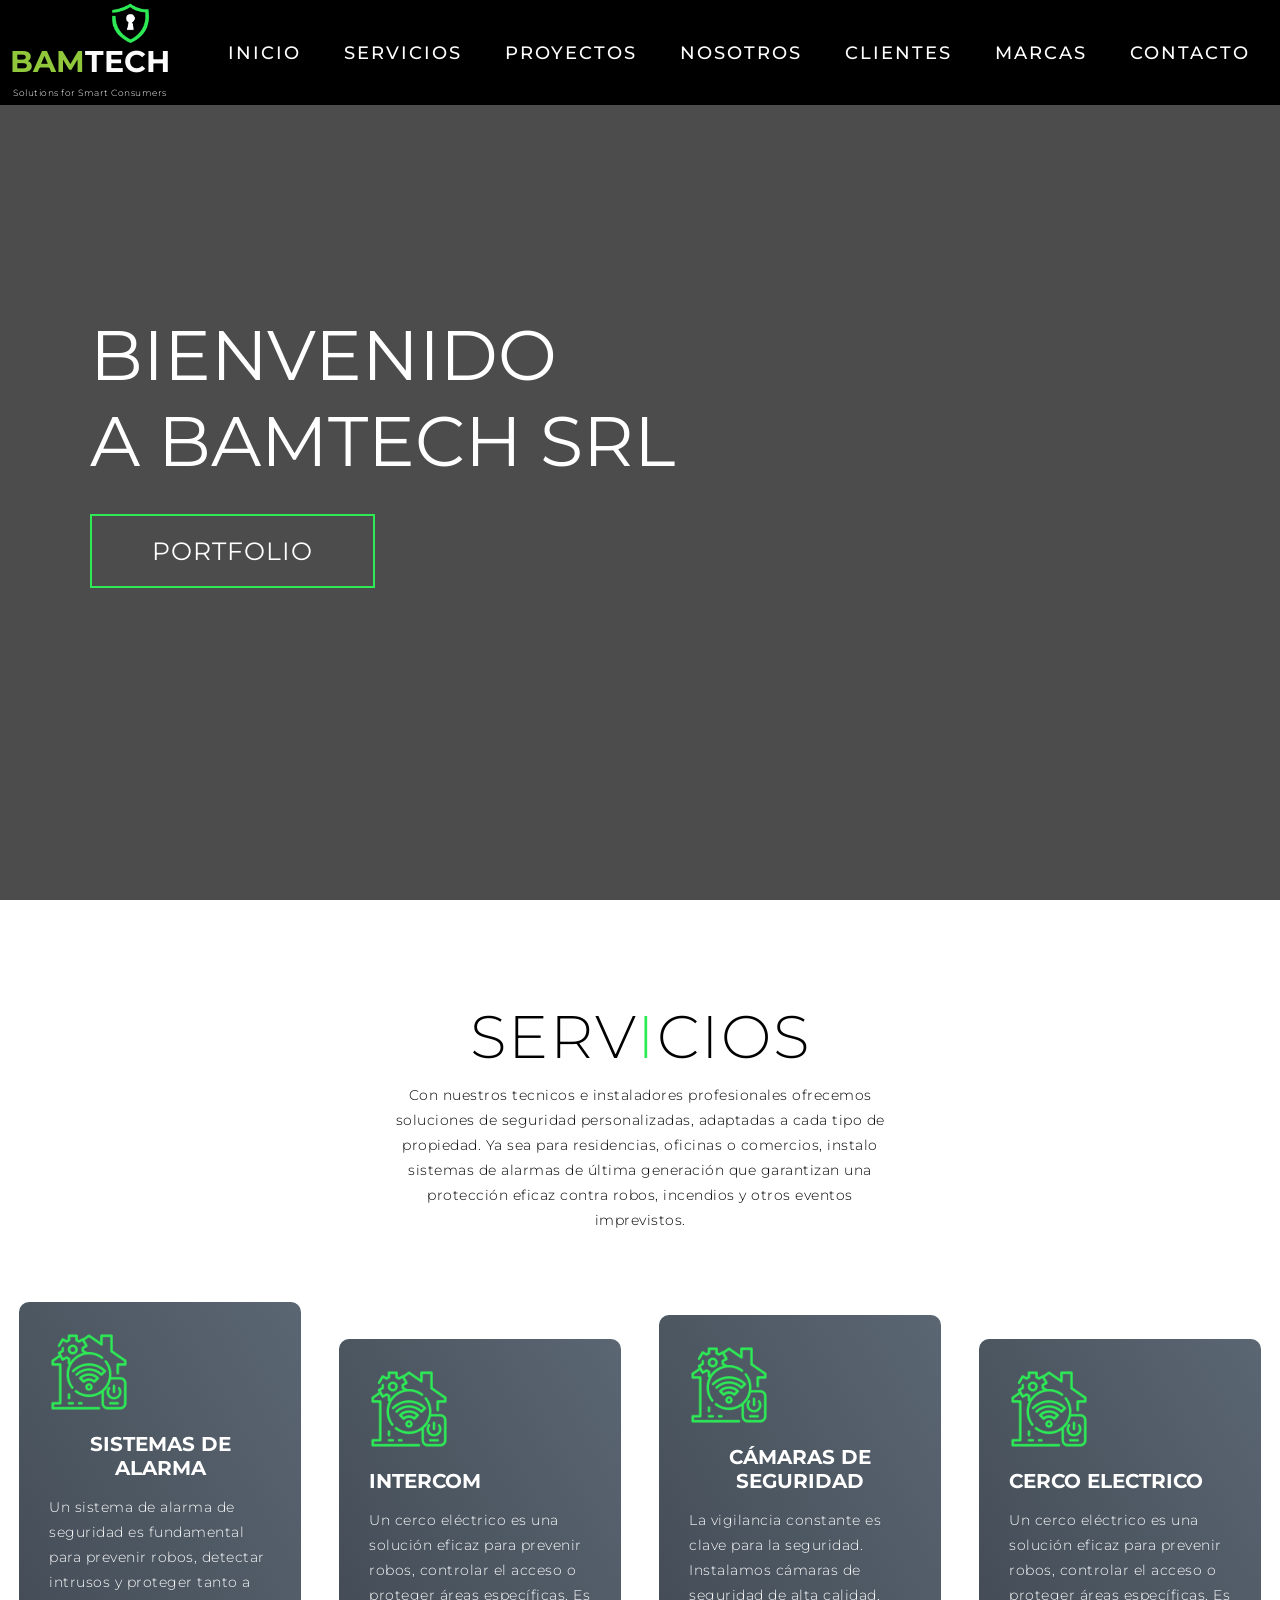
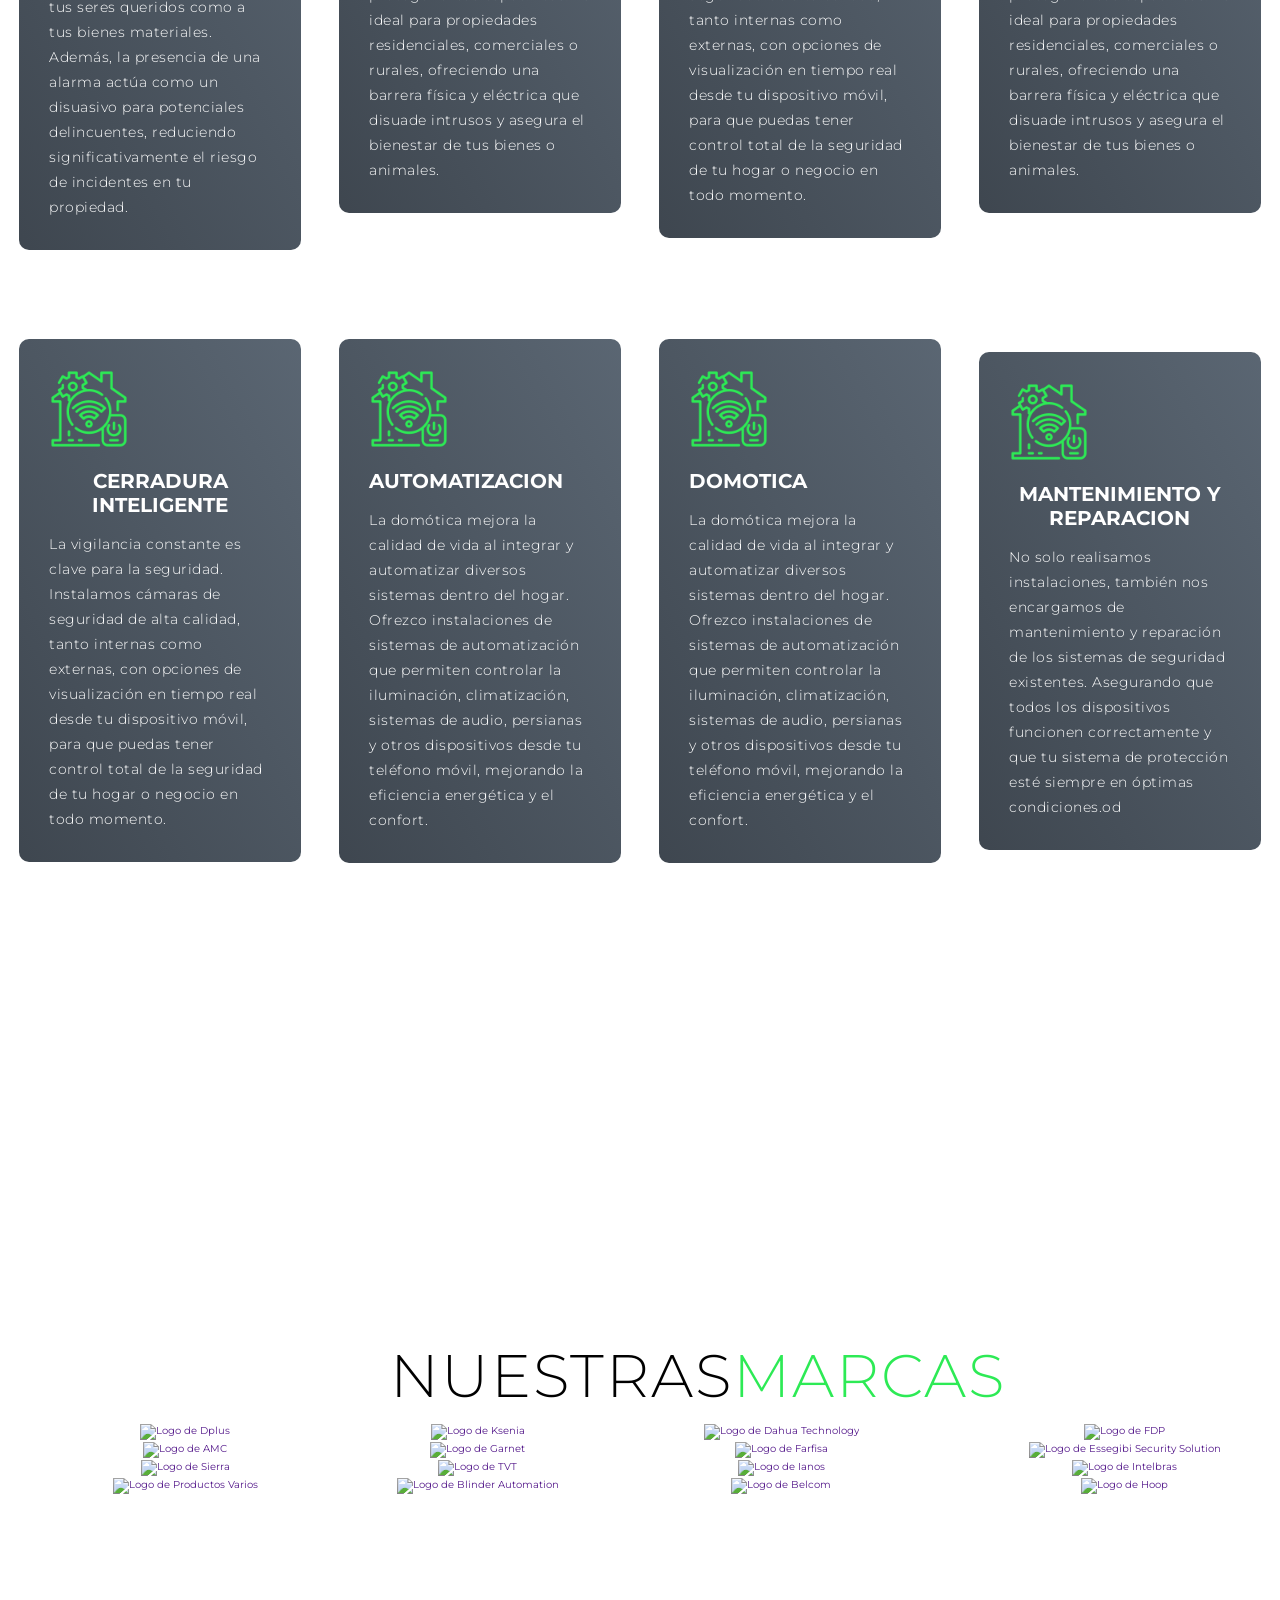
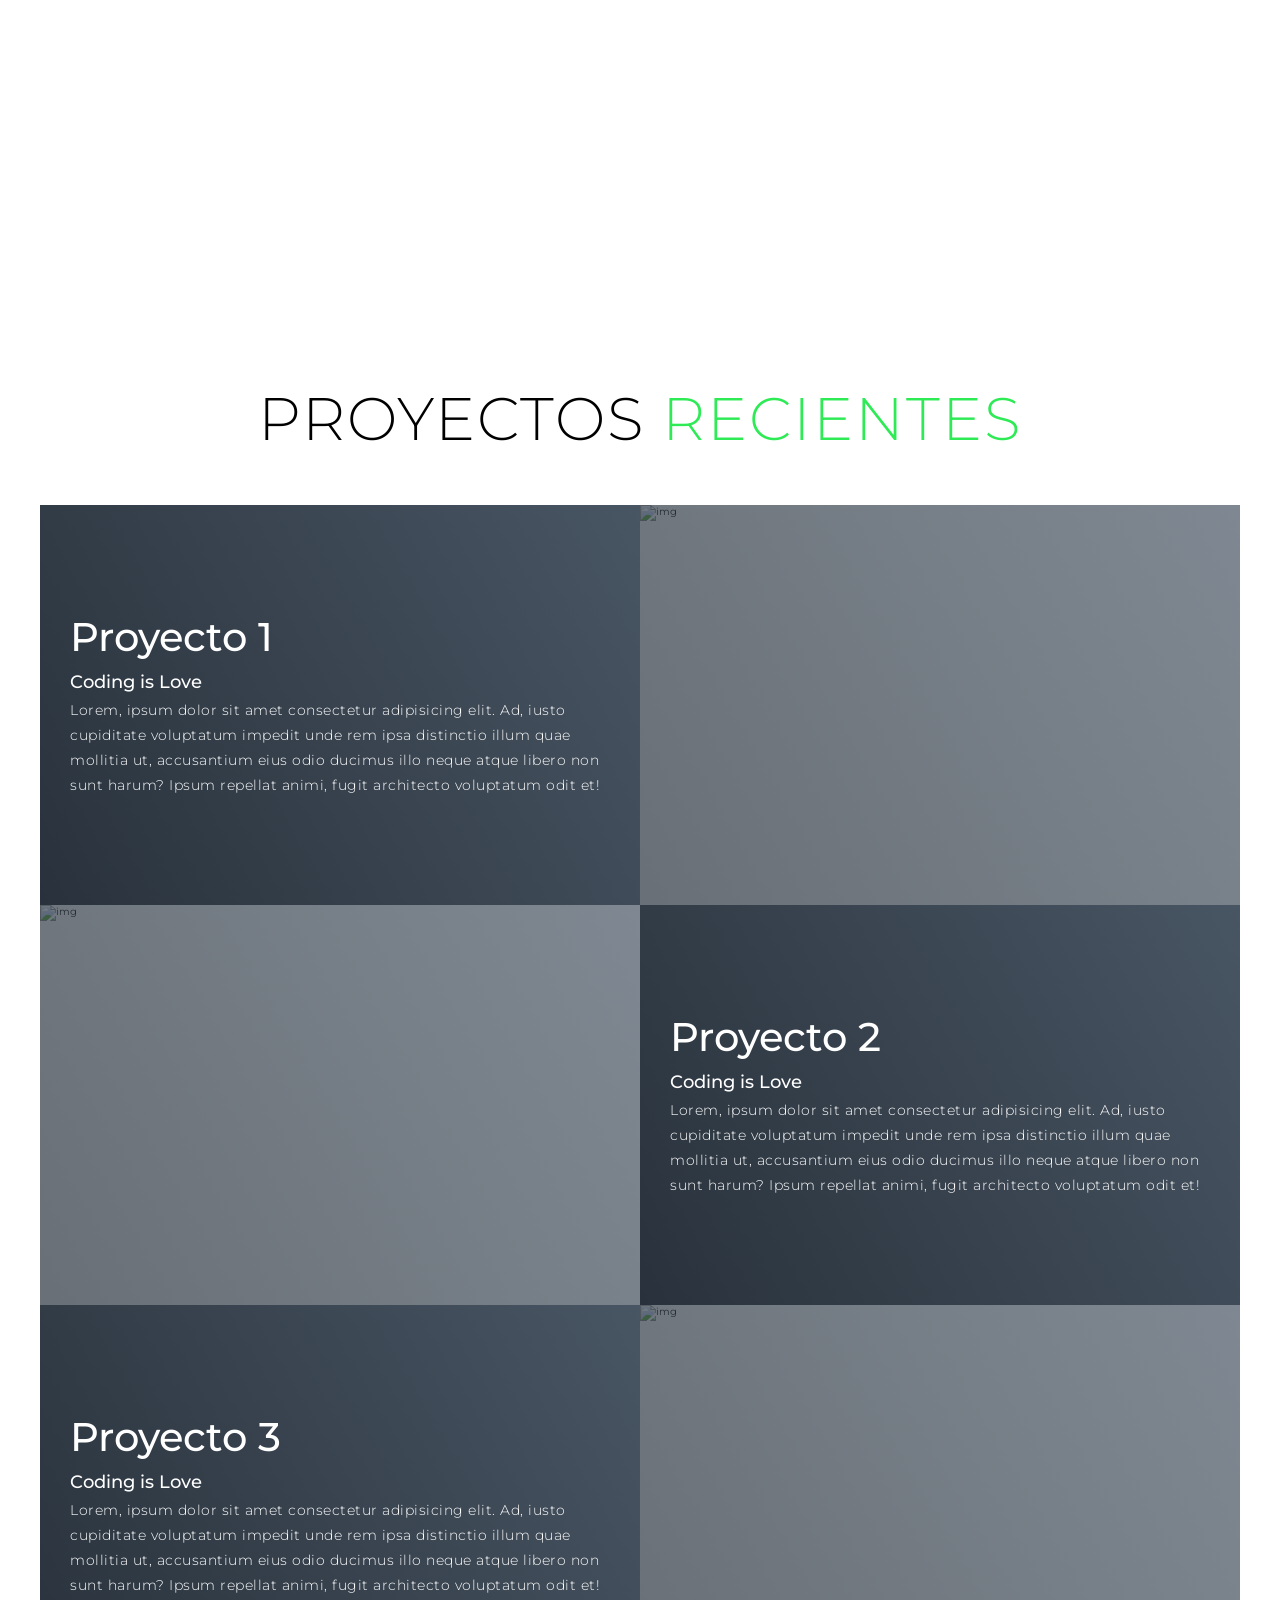
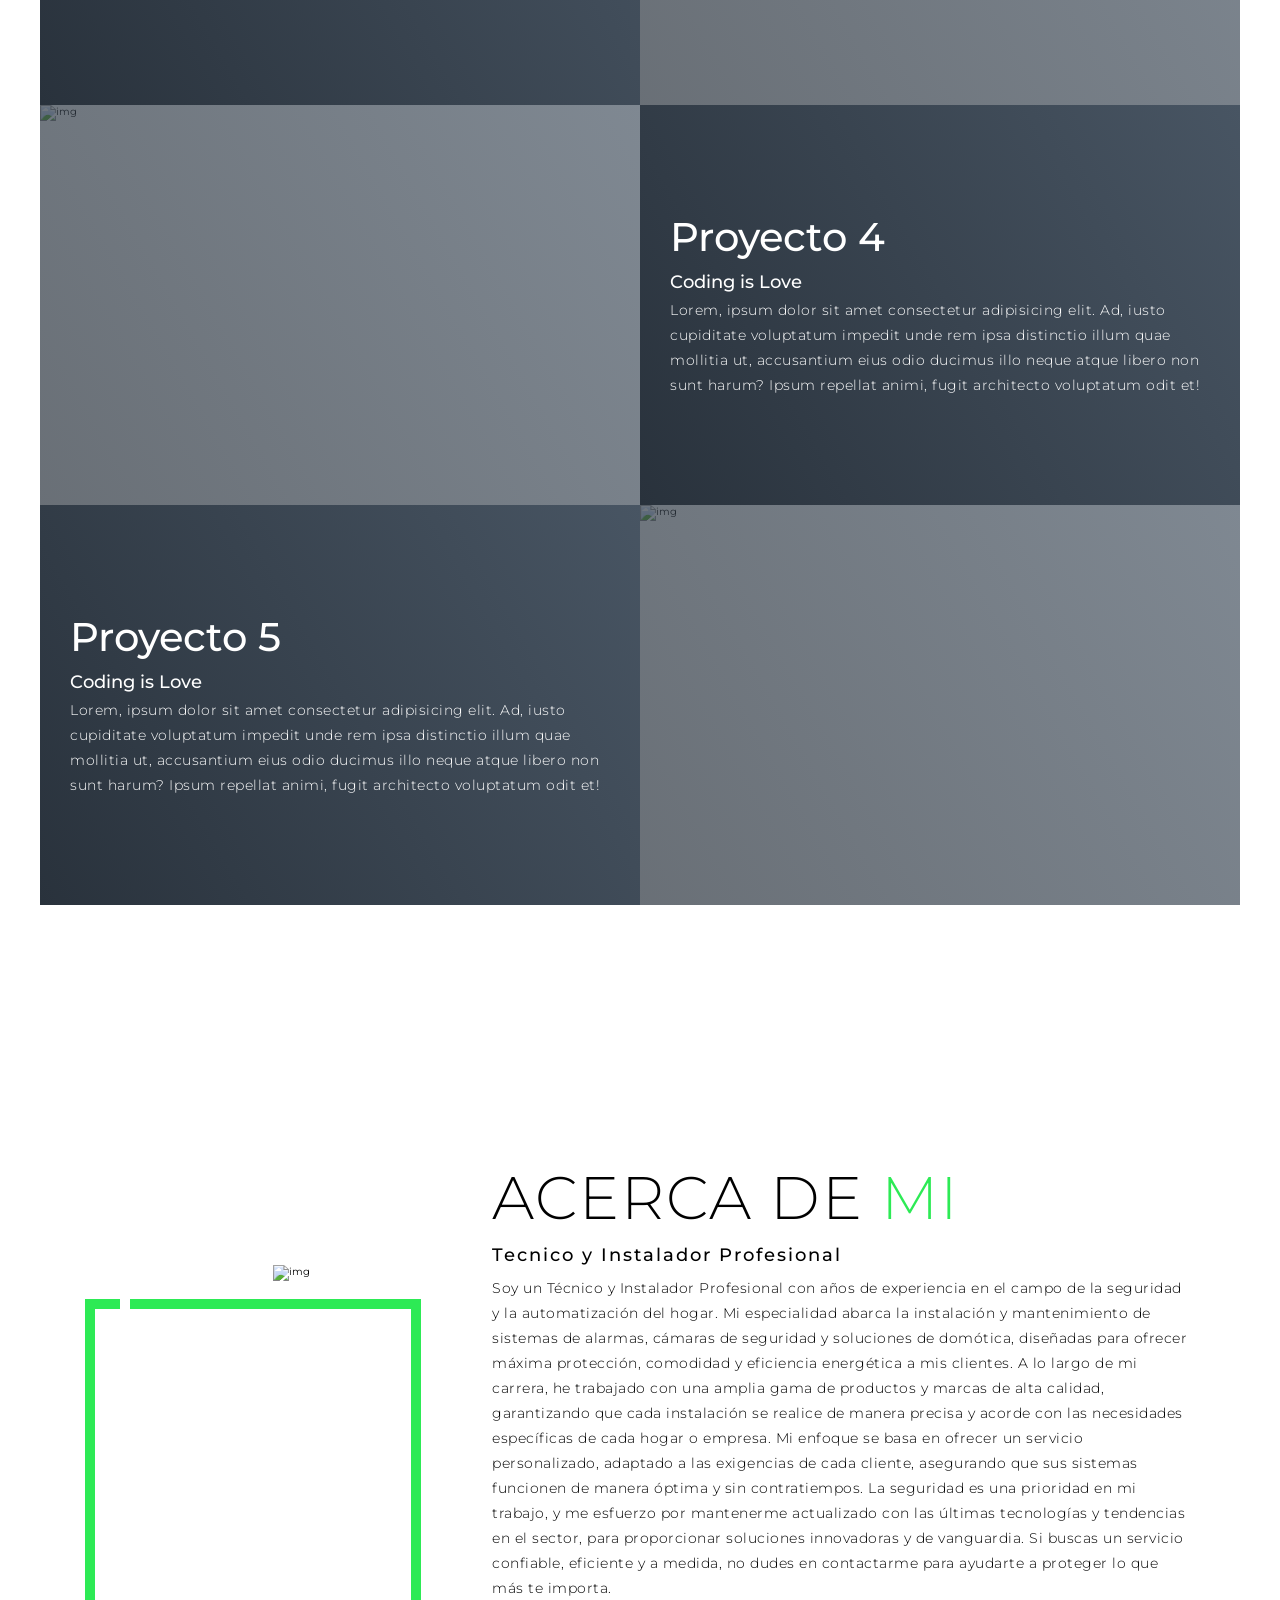
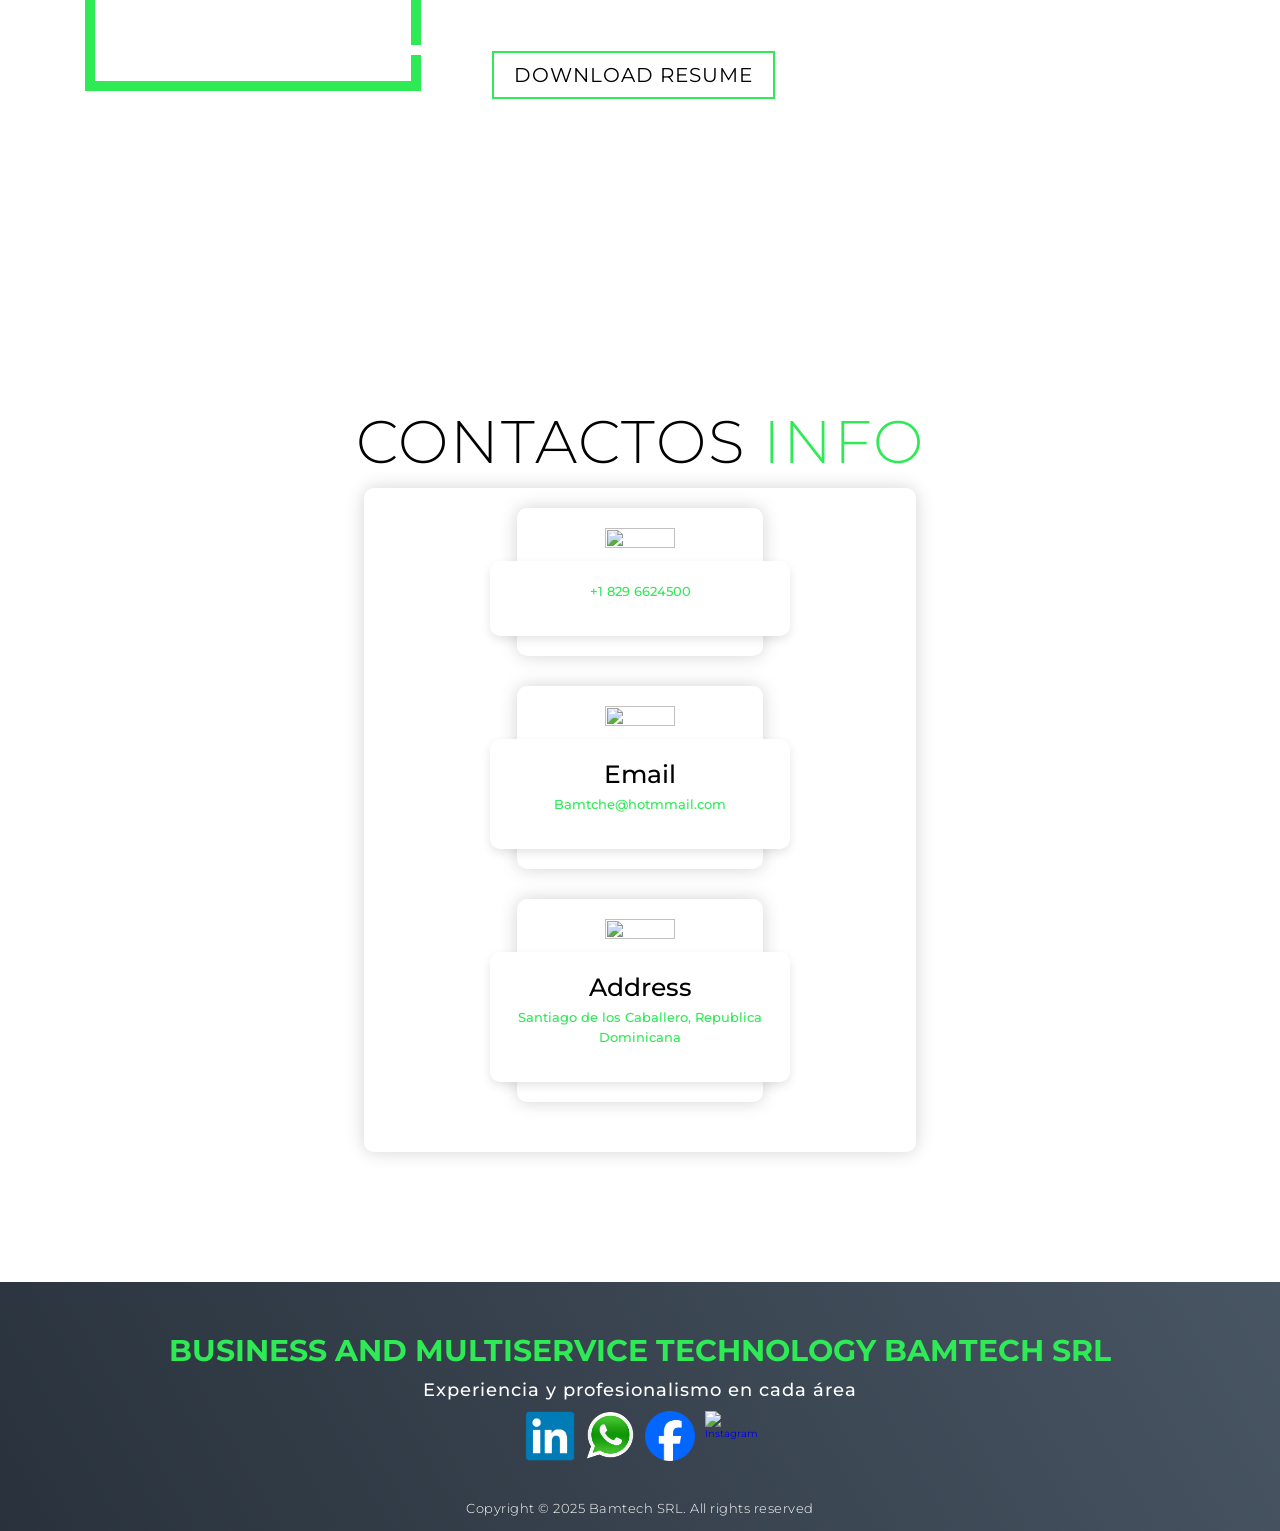
==== commit ebbefea2: "Update index.html" ====
--- a/index.html
+++ b/index.html
@@ -1,13 +1,28 @@
 <!DOCTYPE html>
-<html lang="en">
+<html lang="es">
 
 <head>
     <meta charset="UTF-8">
     <meta name="viewport" content="width=device-width, initial-scale=1.0">
     <link rel="stylesheet" href="style.css">
-    <link rel="stylesheet" href="style.css">
     <link rel="shortcut icon" href="./assets/images/icon-security.png" type="image/x-icon">
-    <title>BUSINESS AND MULTISERVICE TECHNOLOGY BAMTECH SRL</title>
+    <title>Marcas - BamTech</title>
+    <style>
+        /* Cambiar el fondo del encabezado a negro */
+        #header {
+            background-color: #000; /* Fondo negro */
+        }
+
+        /* Cambiar el color de los enlaces a blanco en el encabezado */
+        #header .nav-list a {
+            color: #fff; /* Enlaces blancos */
+        }
+
+        /* Cambiar el color del título a blanco en el encabezado */
+        #header .brand h1 {
+            color: #fff; /* Título blanco */
+        }
+    </style>
 </head>
 
 <body>
@@ -16,21 +31,15 @@
         <div class="header container">
             <div class="nav-bar">
                 <div class="brand" style="display: flex; flex-direction: column; align-items: center; position: relative;">
-                    <!-- Imagen antes del título BamTech, encima de la palabra "Tech" -->
                     <a href="index.html" style="display: inline-block; position: relative; top: 3px; left: 40px;">
                         <img src="./assets/images/iconos.png" alt="Logo Bamtech" style="width: 40px; height: auto; cursor: pointer;">
                     </a>
-                    <!-- Título de la empresa -->
-                    <a href="#hero">
-                        <h1><span style="color: #2dea55;">Bam</span><span style="color: #fbfbfb;">Tech</span></h1>
+                    <a href="#INICIO">
+                        <h1><span style="color: #90c73b;">Bam</span><span style="color: #fbfbfb;">Tech</span></h1>
                     </a>
-                    <!-- Texto debajo de BamTech -->
                     <p style="font-size: 09px; color: #fbfbfb; margin-top: 0.1px;">Solutions for Smart Consumers</p>
                 </div>
                 <div class="nav-list">
-                    <div class="hamburger">
-                        <div class="bar"></div>
-                    </div>
                     <ul>
                         <li><a href="index.html">INICIO</a></li>
                         <li><a href="#services" data-after="Service">SERVICIOS</a></li>
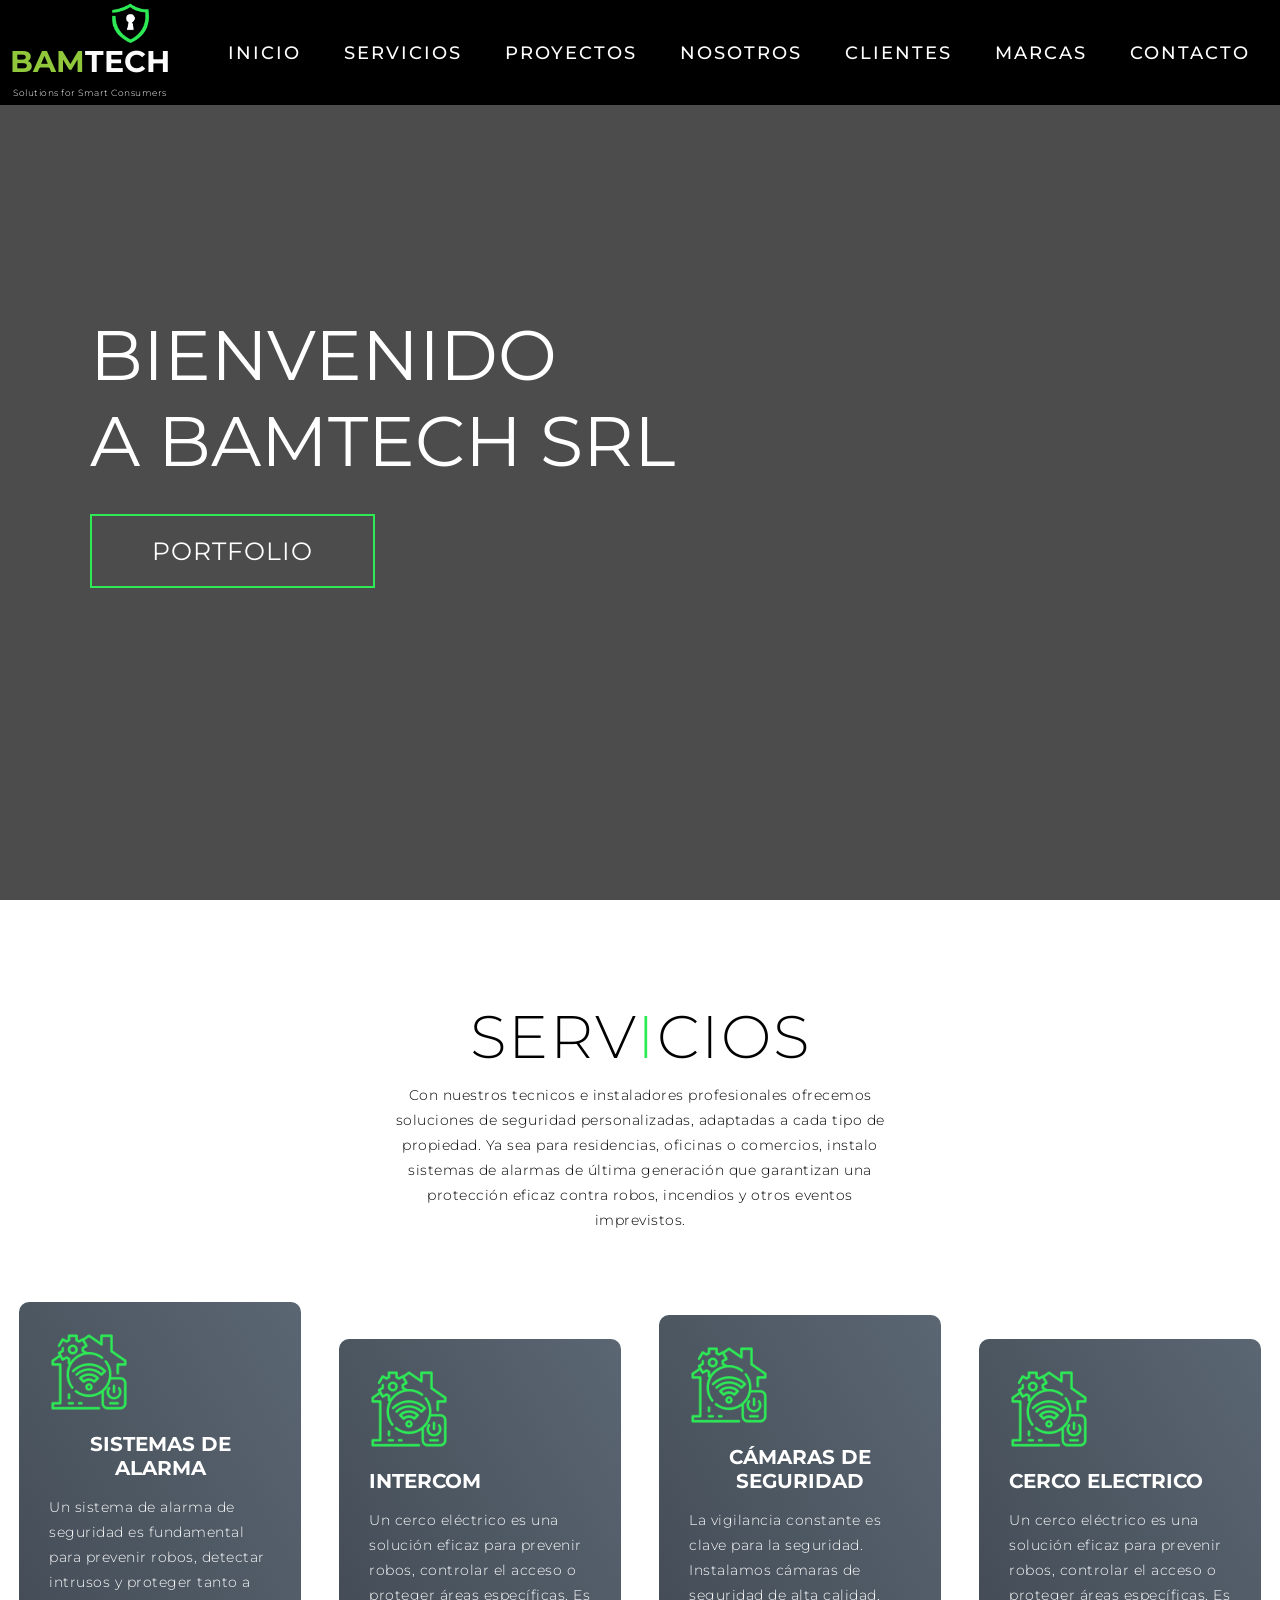
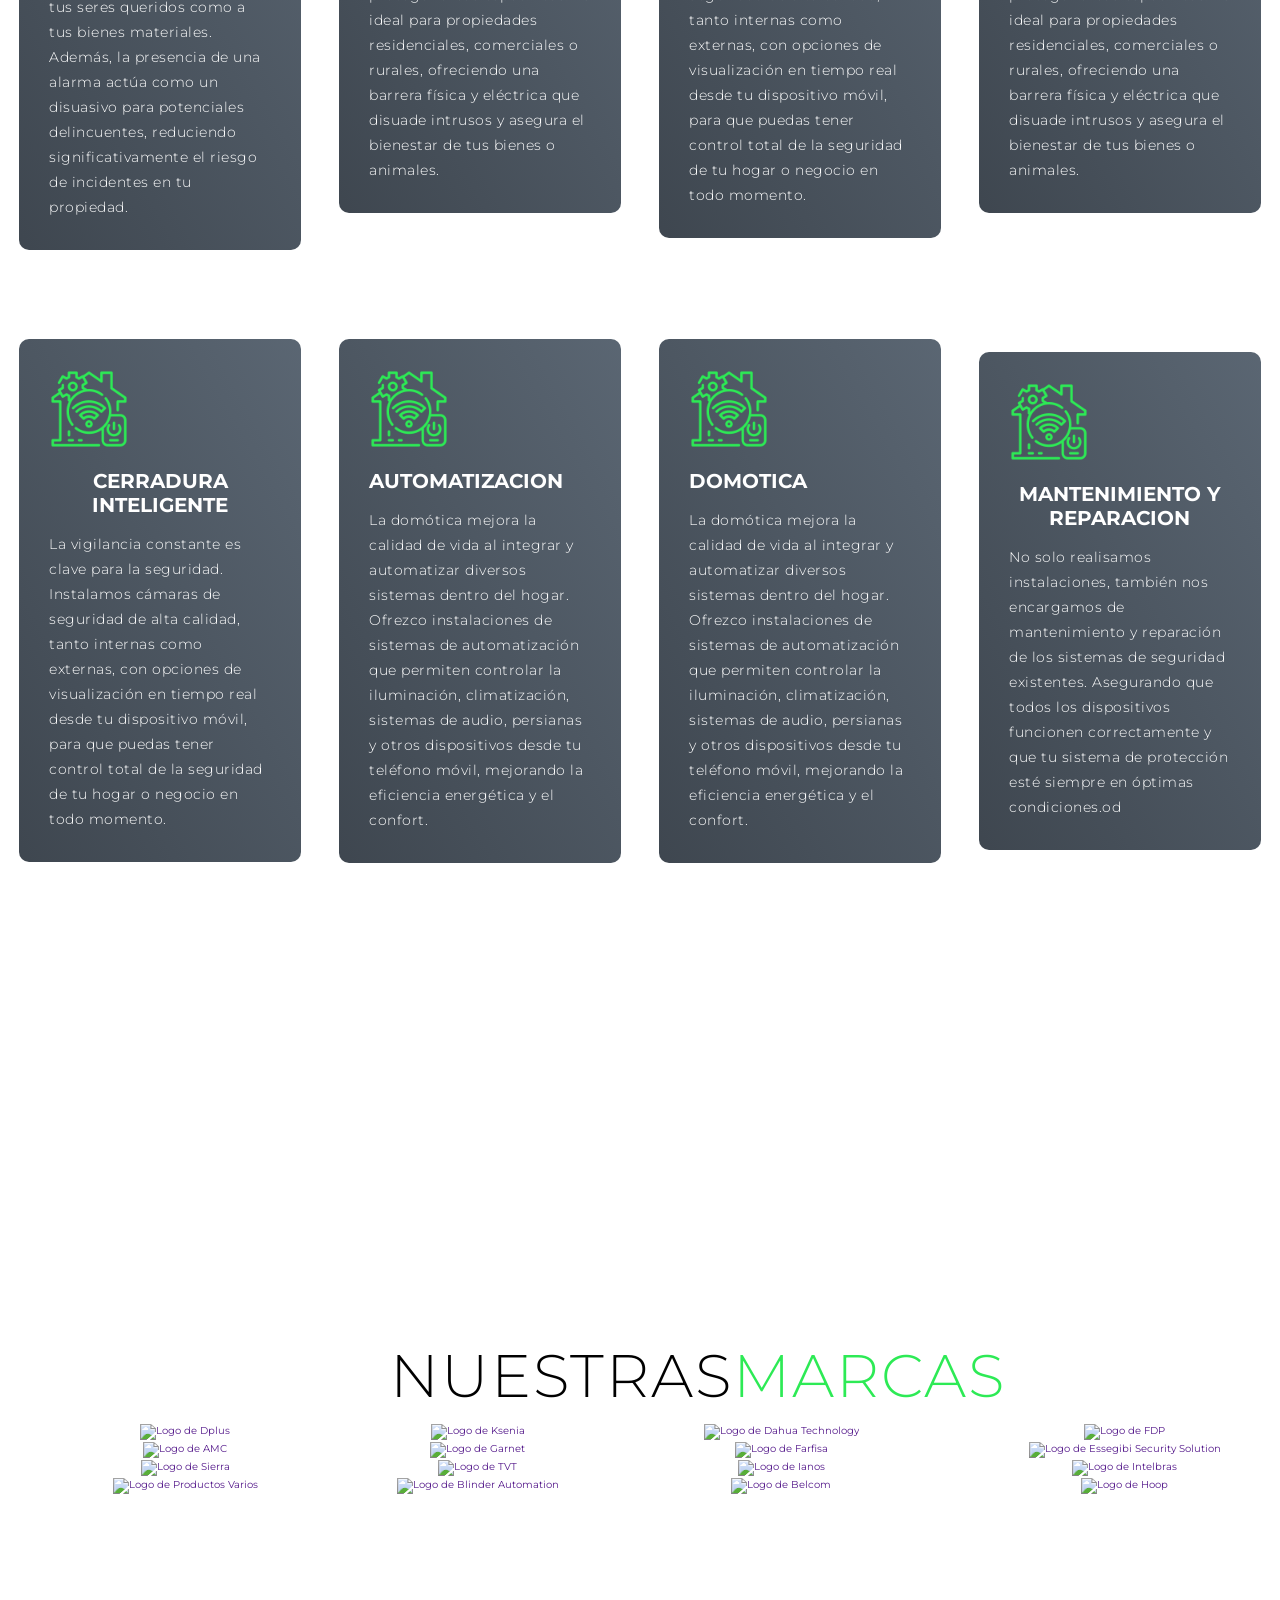
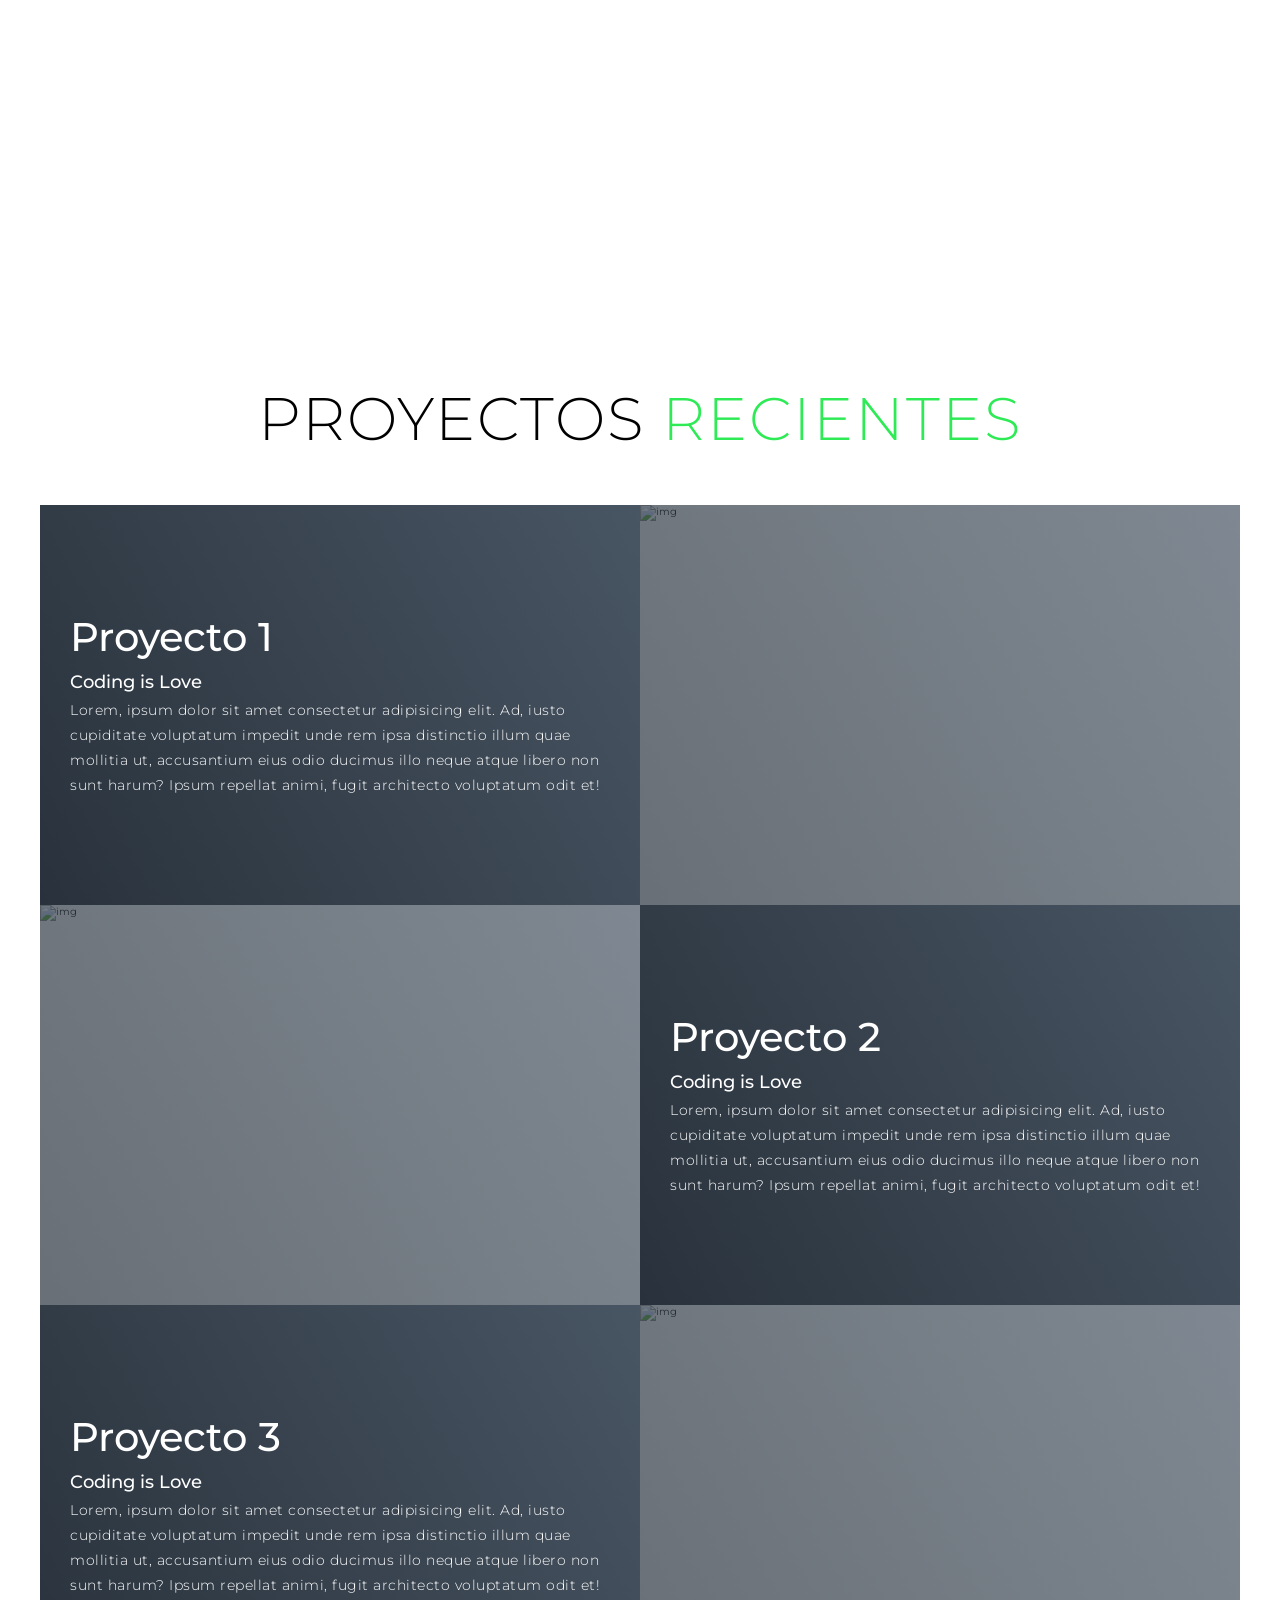
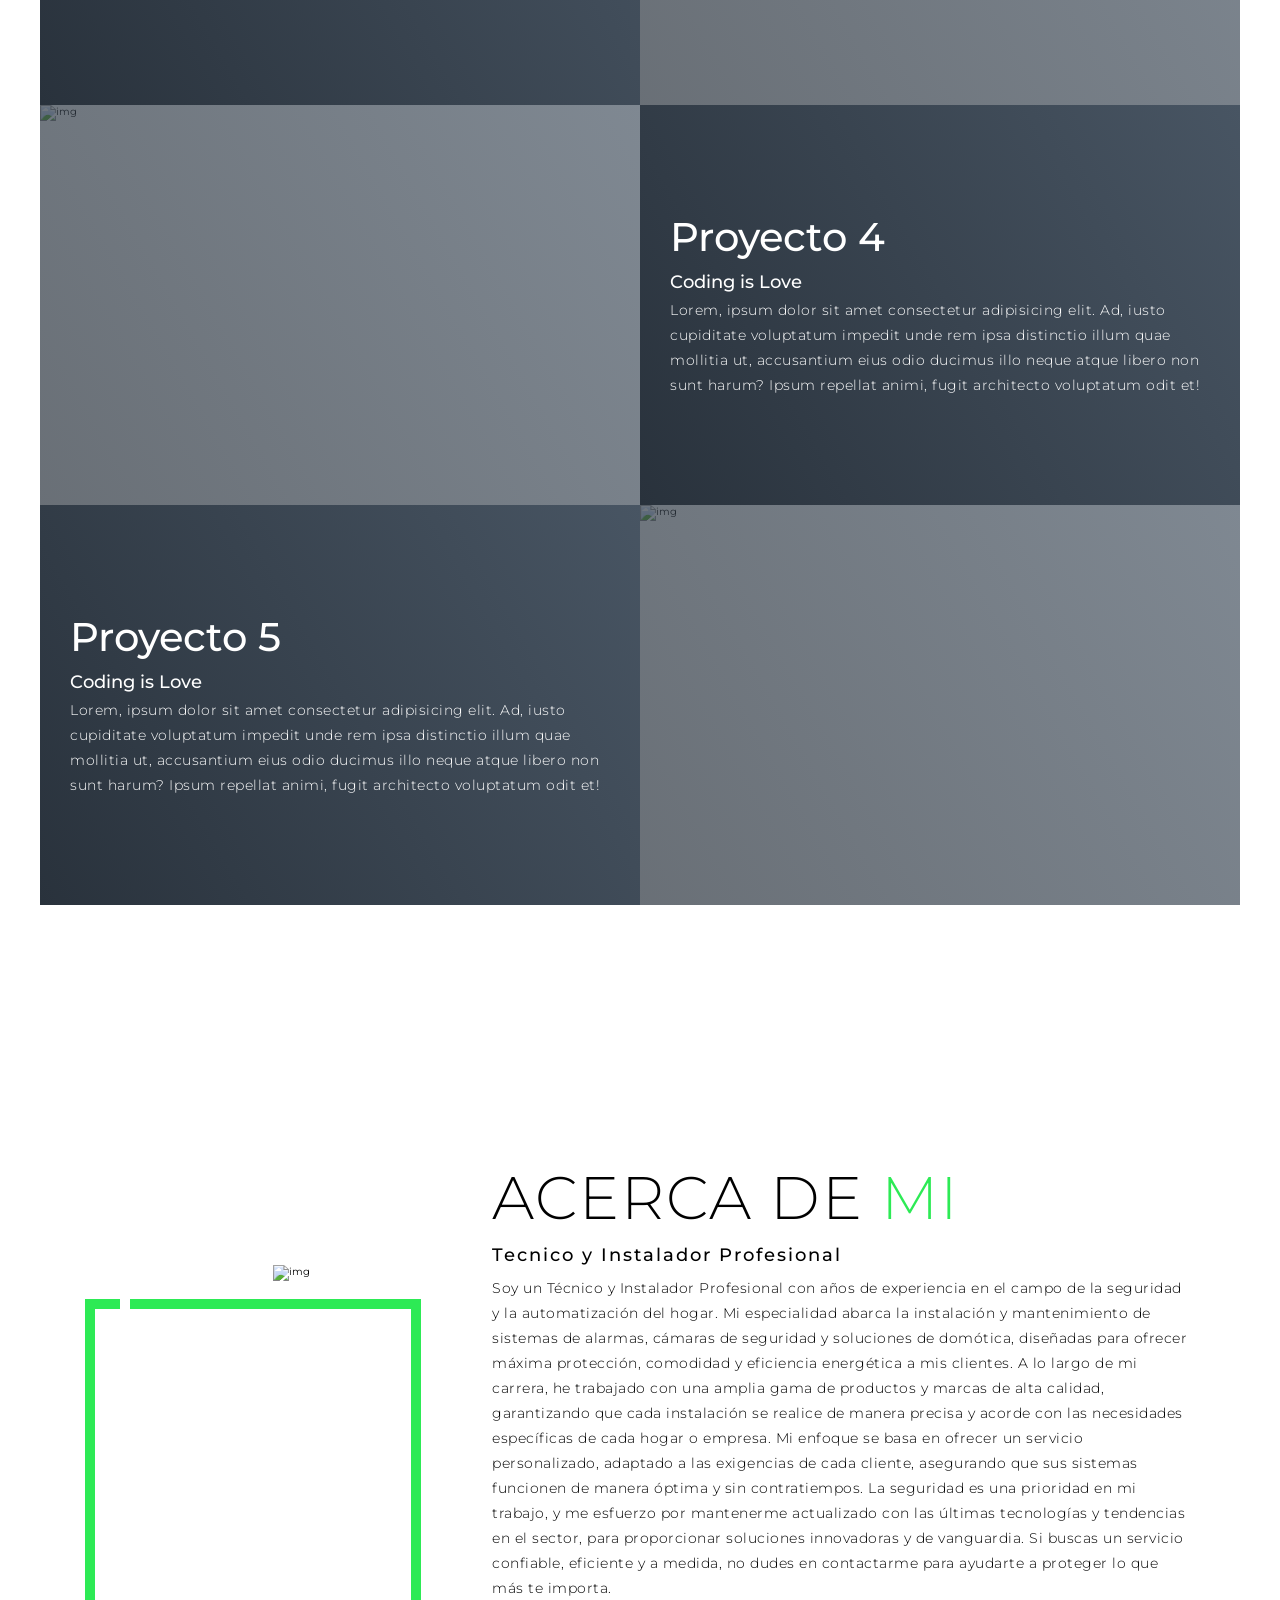
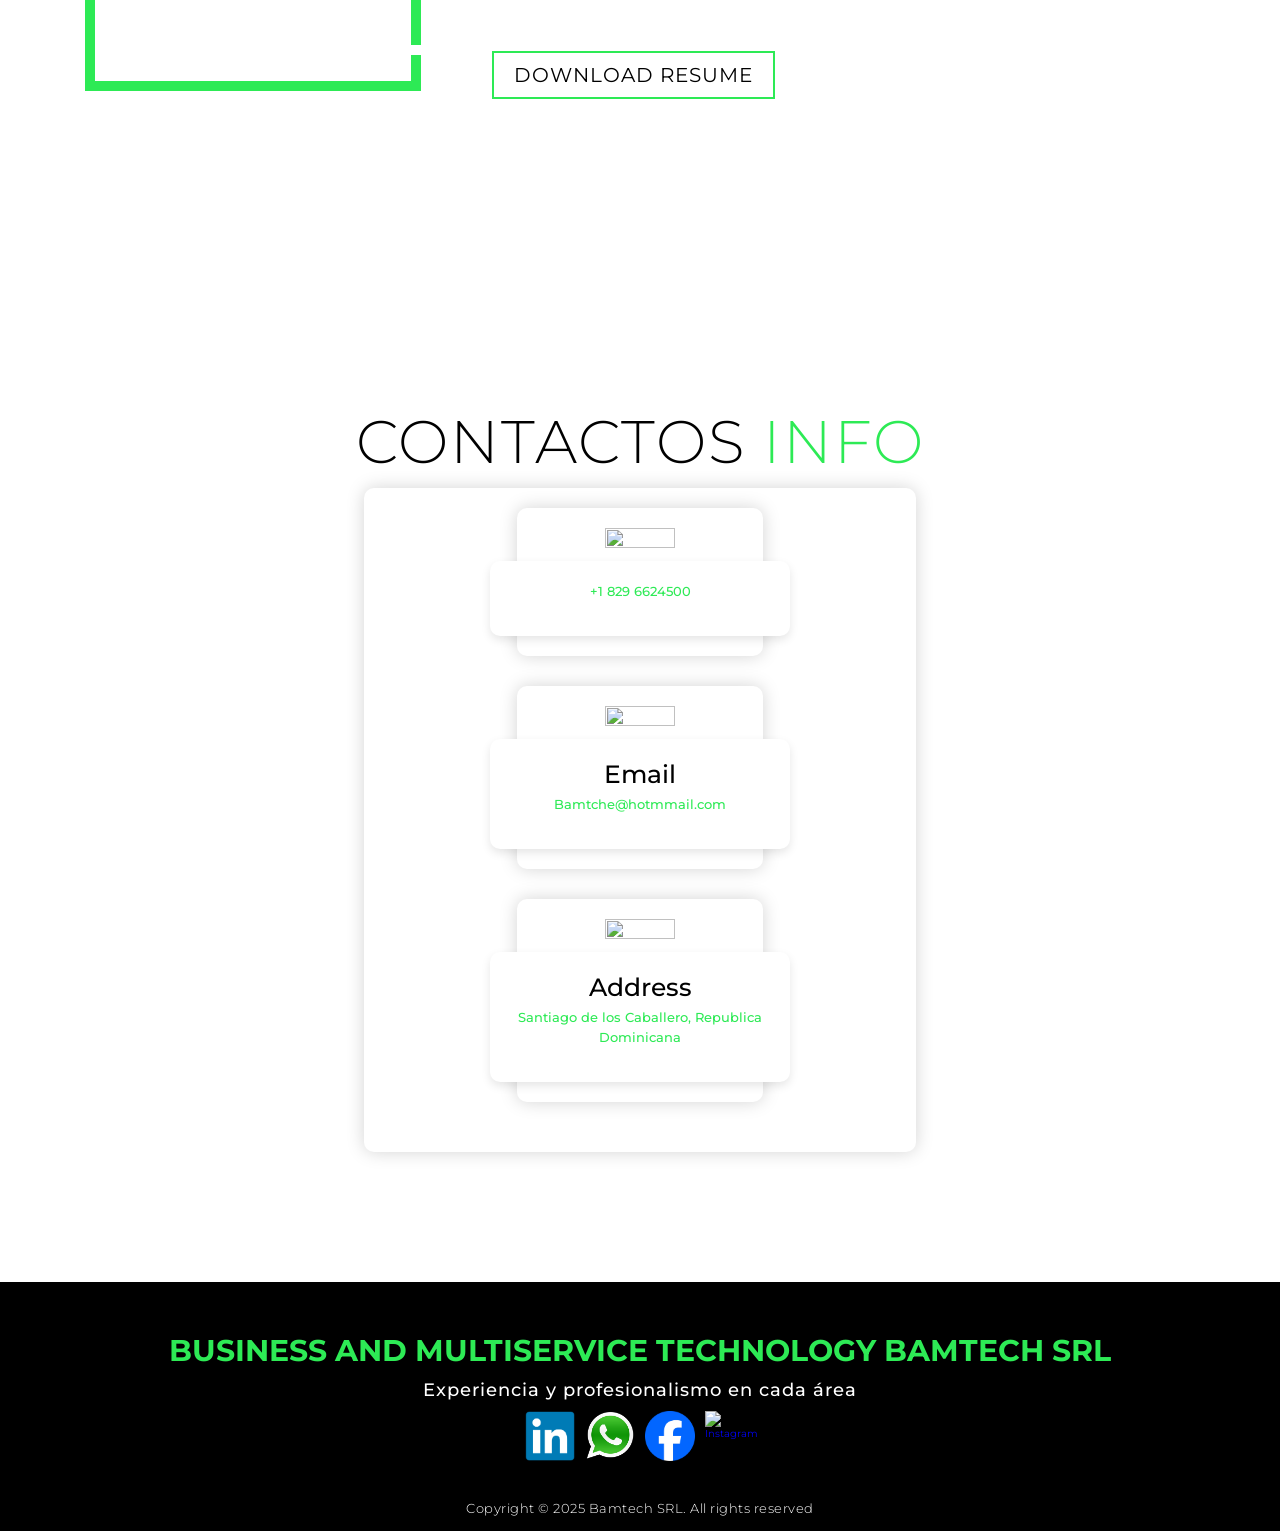
==== commit 81aa6d96: "Update index.html" ====
--- a/index.html
+++ b/index.html
@@ -26,34 +26,40 @@
 </head>
 
 <body>
-    <!-- Header -->
-    <section id="header">
-        <div class="header container">
-            <div class="nav-bar">
-                <div class="brand" style="display: flex; flex-direction: column; align-items: center; position: relative;">
-                    <a href="index.html" style="display: inline-block; position: relative; top: 3px; left: 40px;">
-                        <img src="./assets/images/iconos.png" alt="Logo Bamtech" style="width: 40px; height: auto; cursor: pointer;">
-                    </a>
-                    <a href="#INICIO">
-                        <h1><span style="color: #90c73b;">Bam</span><span style="color: #fbfbfb;">Tech</span></h1>
-                    </a>
-                    <p style="font-size: 09px; color: #fbfbfb; margin-top: 0.1px;">Solutions for Smart Consumers</p>
-                </div>
-                <div class="nav-list">
-                    <ul>
-                        <li><a href="index.html">INICIO</a></li>
-                        <li><a href="#services" data-after="Service">SERVICIOS</a></li>
-                        <li><a href="#projects" data-after="Projects">PROYECTOS</a></li>
-                        <li><a href="#about" data-after="About">NOSOTROS</a></li>
-                        <li><a href="#clientes" data-after="Contact">Clientes</a></li>
-                        <li><a href="marca.html">MARCAS</a></li> <!-- Enlace a la página de marca -->
-                        <li><a href="Contacto.html">CONTACTO</a></li> <!-- Enlace a la página de contacto -->
-                    </ul>
-                </div>
-            </div>
-        </div>
-    </section>
-    <!-- End Header -->
+<!-- Header -->
+<section id="header">
+    <div class="header container">
+        <div class="nav-bar">
+            <div class="brand" style="display: flex; flex-direction: column; align-items: center; position: relative;">
+                <a href="index.html" style="display: inline-block; position: relative; top: 3px; left: 40px;">
+                    <img src="./assets/images/iconos.png" alt="Logo Bamtech" style="width: 40px; height: auto; cursor: pointer;">
+                </a>
+                <a href="#INICIO">
+                    <h1><span style="color: #90c73b;">Bam</span><span style="color: #fbfbfb;">Tech</span></h1>
+                </a>
+                <p style="font-size: 09px; color: #fbfbfb; margin-top: 0.1px;">Solutions for Smart Consumers</p>
+            </div>
+            <div class="nav-list">
+                <!-- Botón de menú móvil -->
+                <div class="hamburger">
+                    <div></div>
+                    <div></div>
+                    <div></div>
+                </div>
+                <ul>
+                    <li><a href="index.html">INICIO</a></li>
+                    <li><a href="index.html">SERVICIOS</a></li>
+                    <li><a href="index.html">PROYECTOS</a></li>
+                    <li><a href="index.html">NOSOTROS</a></li>
+                    <li><a href="index.html">CLIENTES</a></li>
+                    <li><a href="marca.html">MARCAS</a></li>
+                    <li><a href="Contacto.html">CONTACTO</a></li>
+                </ul>
+            </div>
+        </div>
+    </div>
+</section>
+<!-- End Header -->
 
 
     <!-- Hero Section  -->
--- a/style.css
+++ b/style.css
@@ -803,7 +803,7 @@
 }
 /* Footer */
 #footer {
-  background-image: linear-gradient(60deg, #29323c 0%, #485563 100%);
+  background-color: black;
 }
 #footer .footer {
   min-height: 200px;
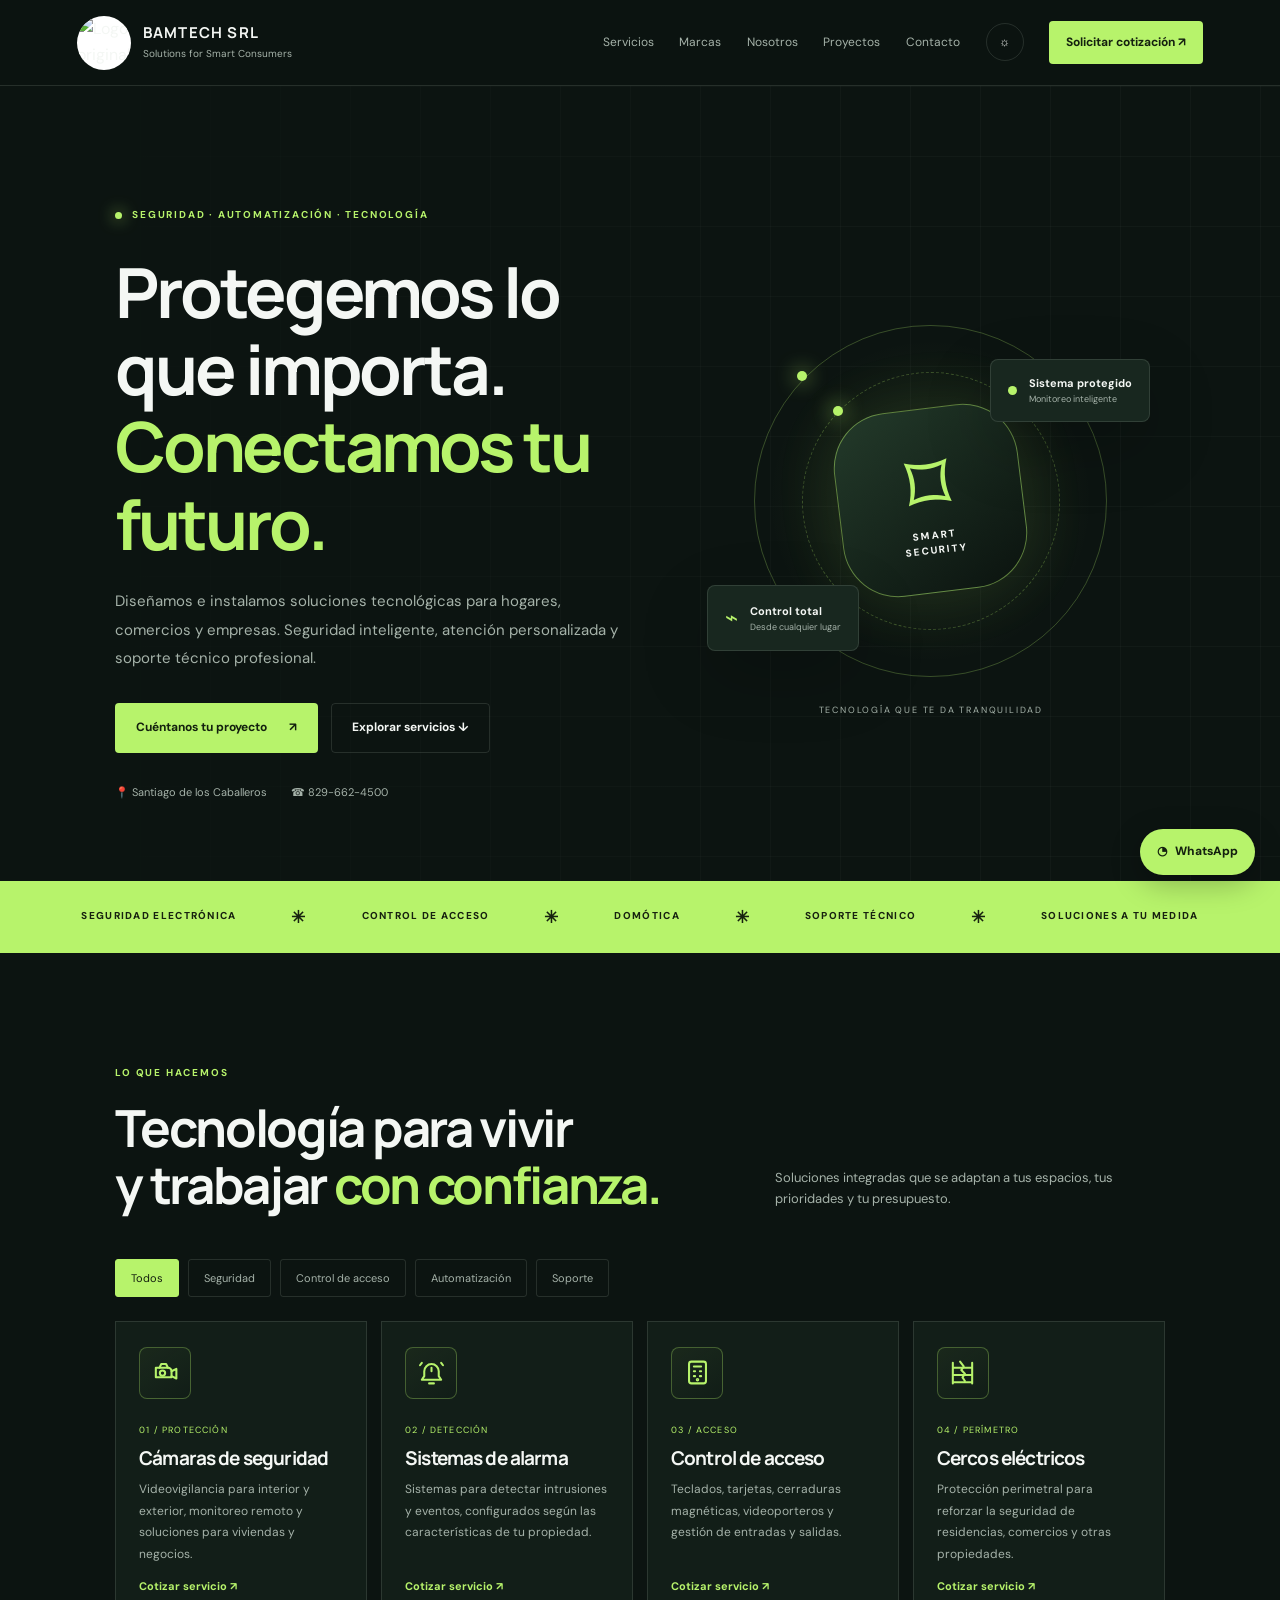
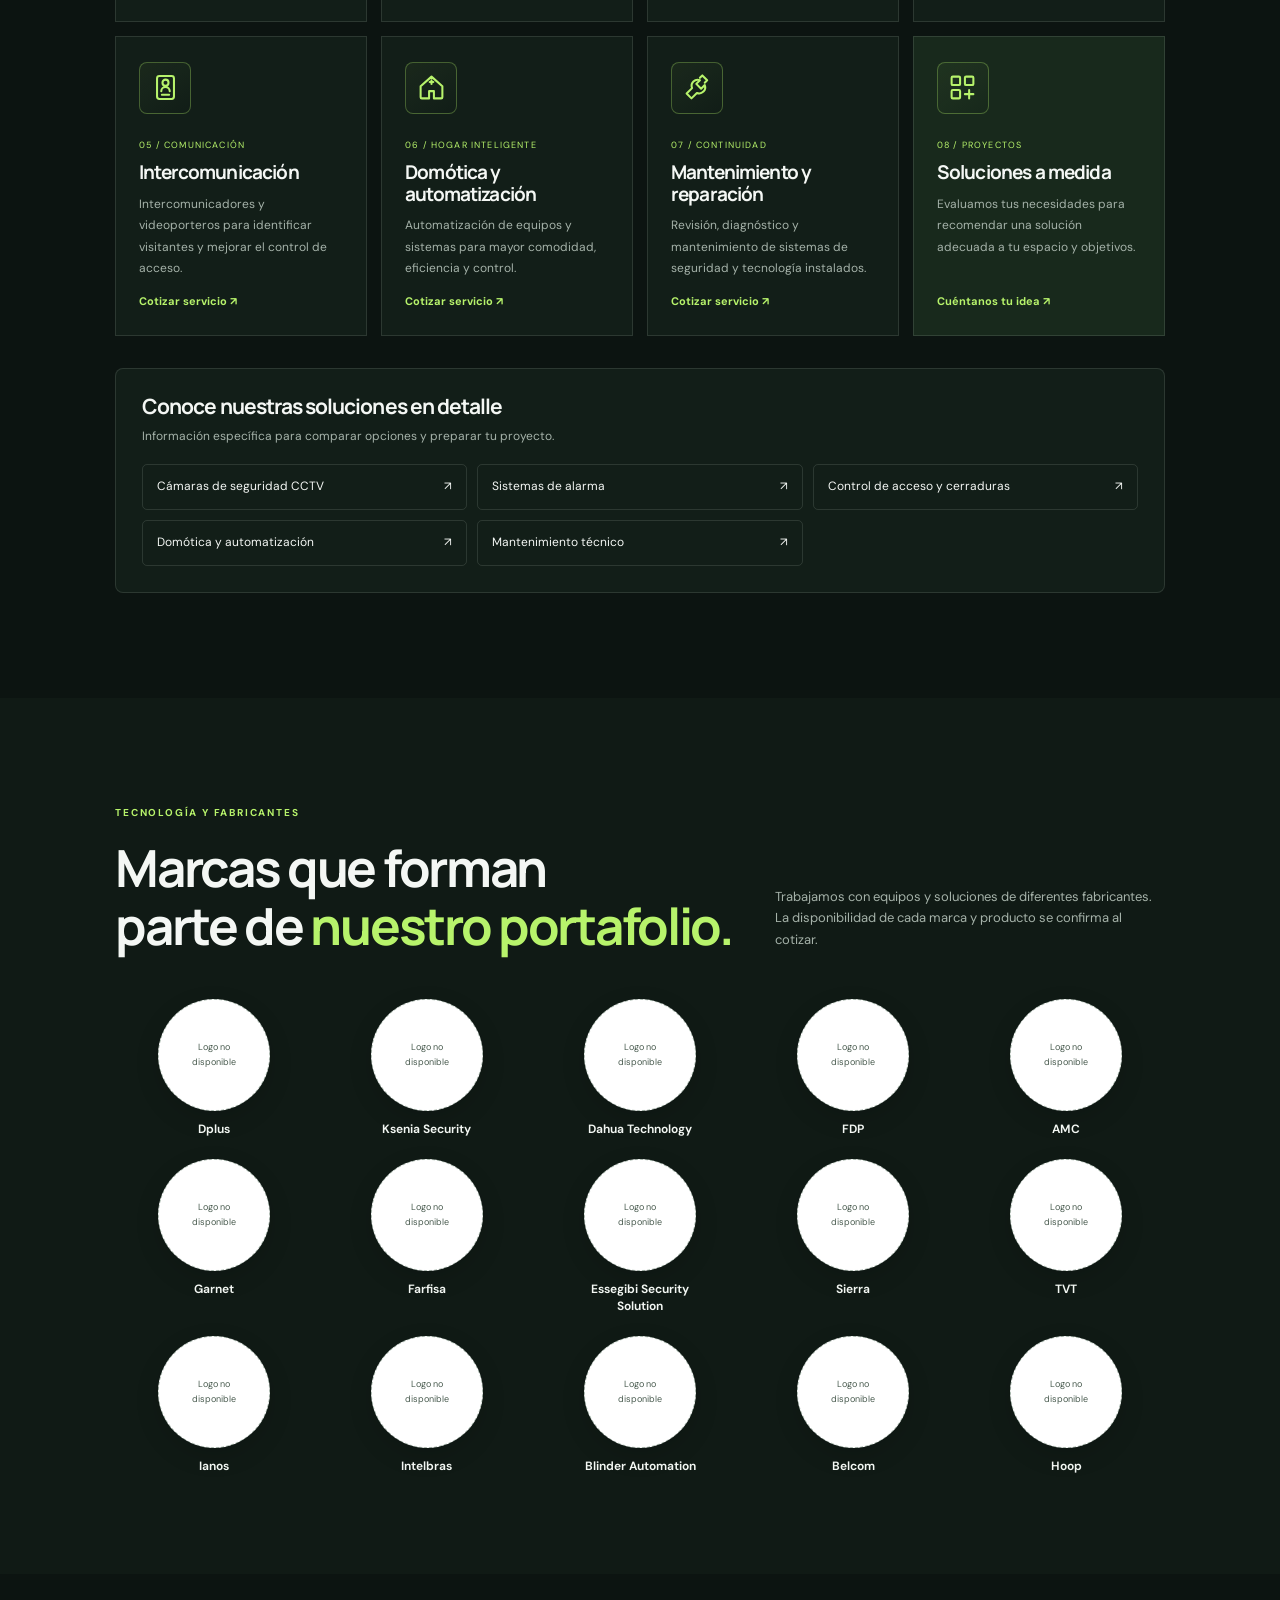
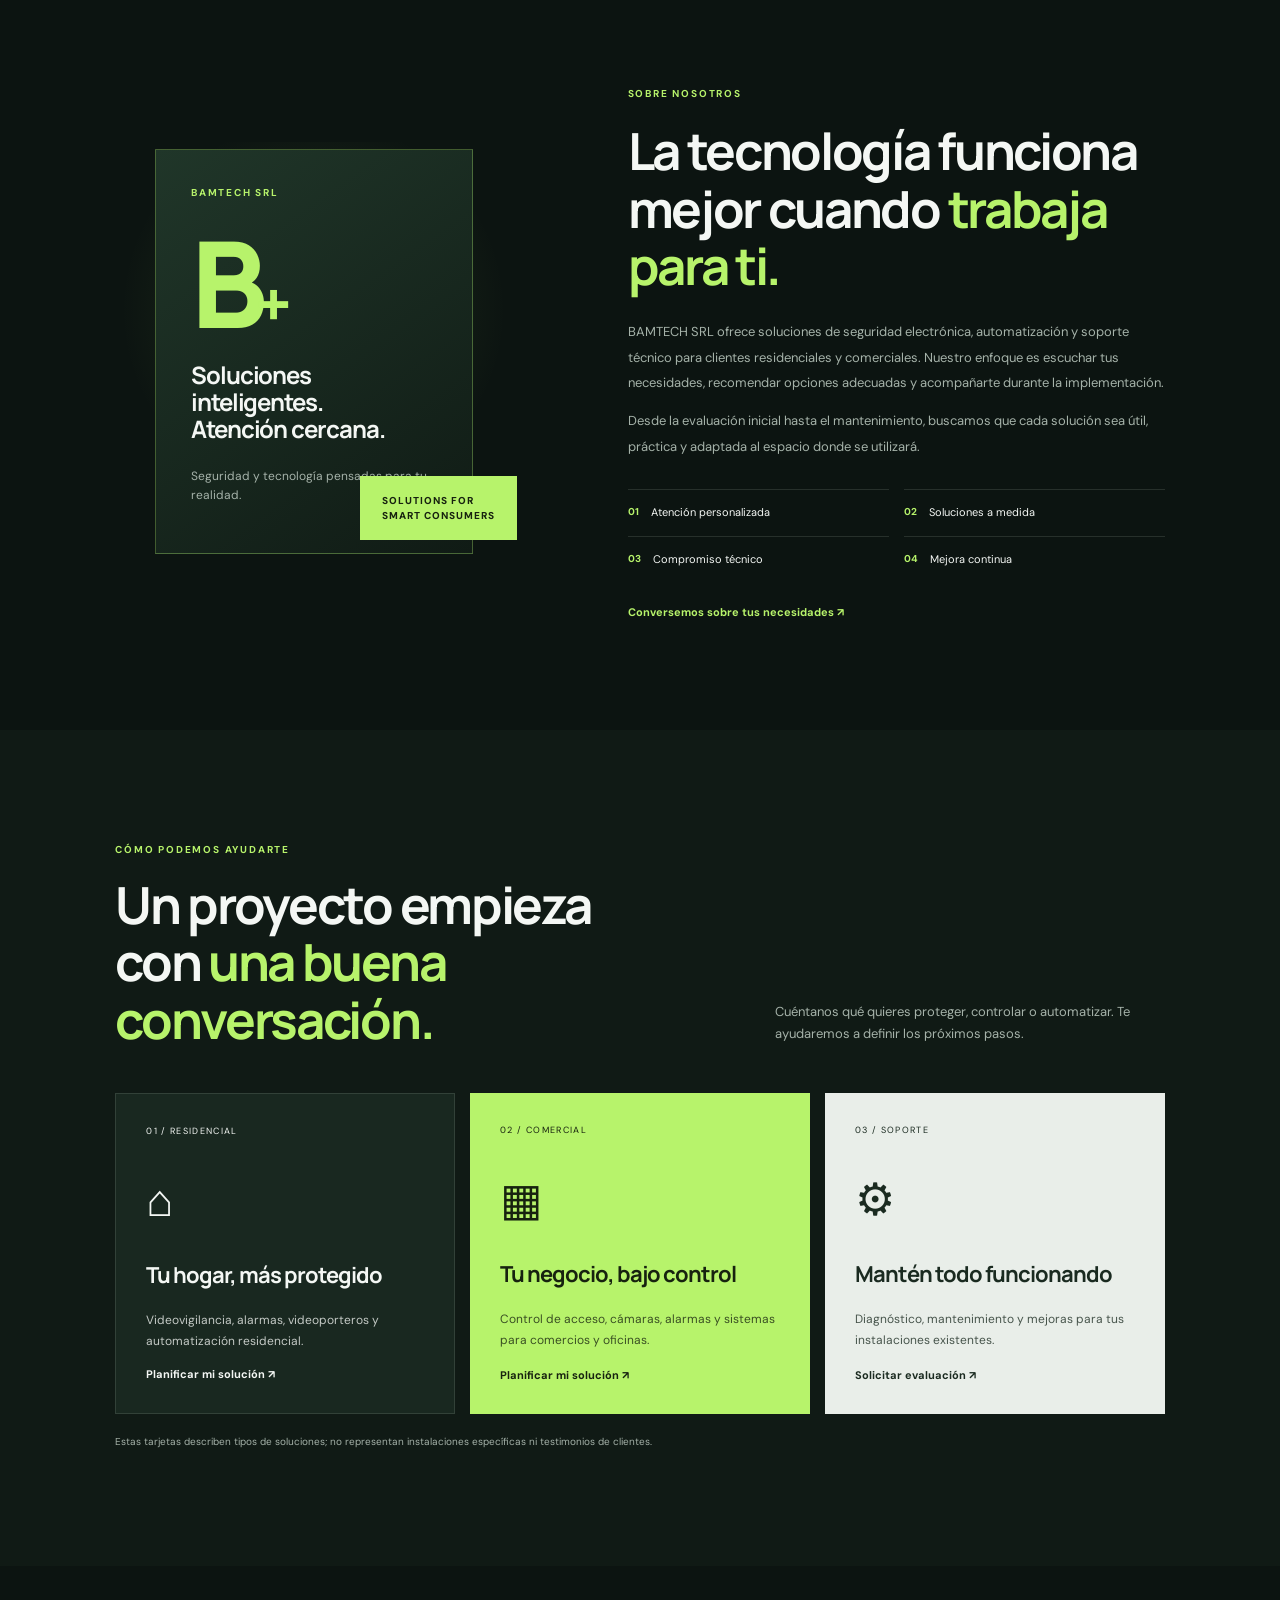
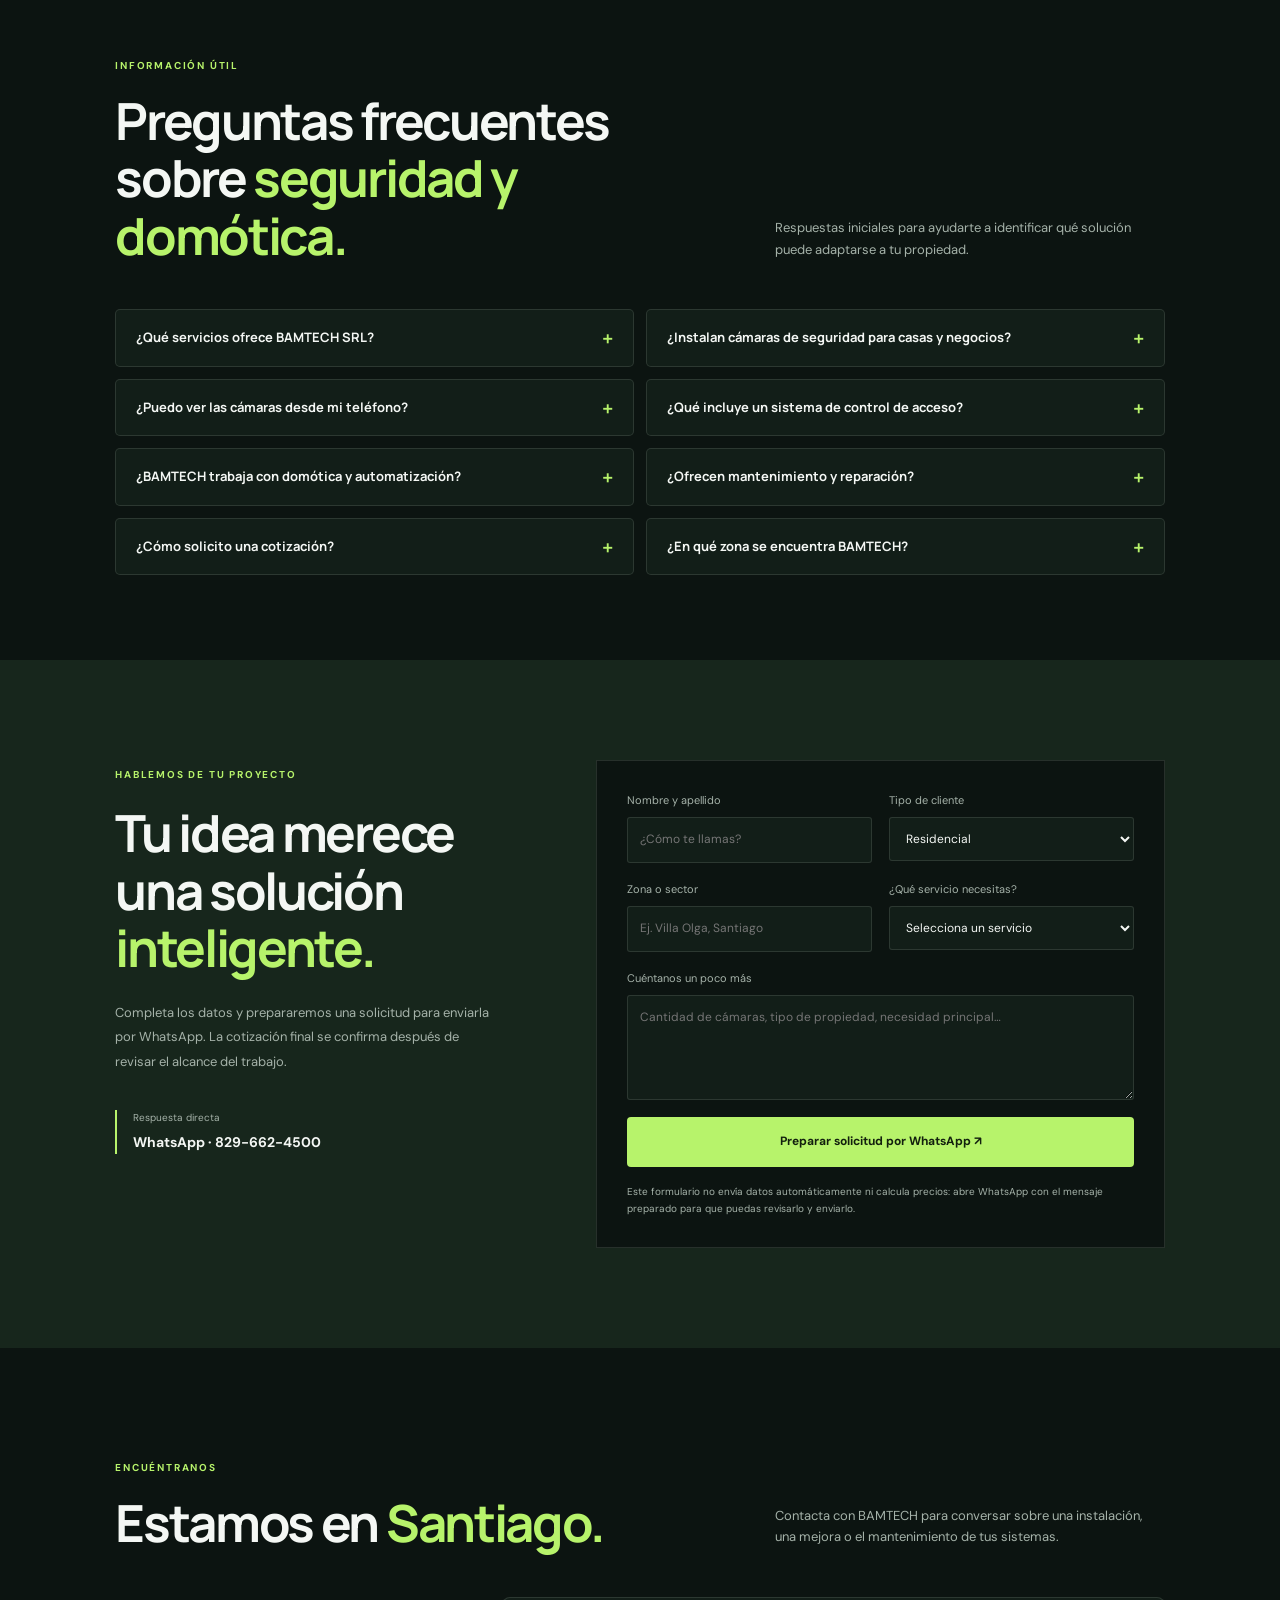
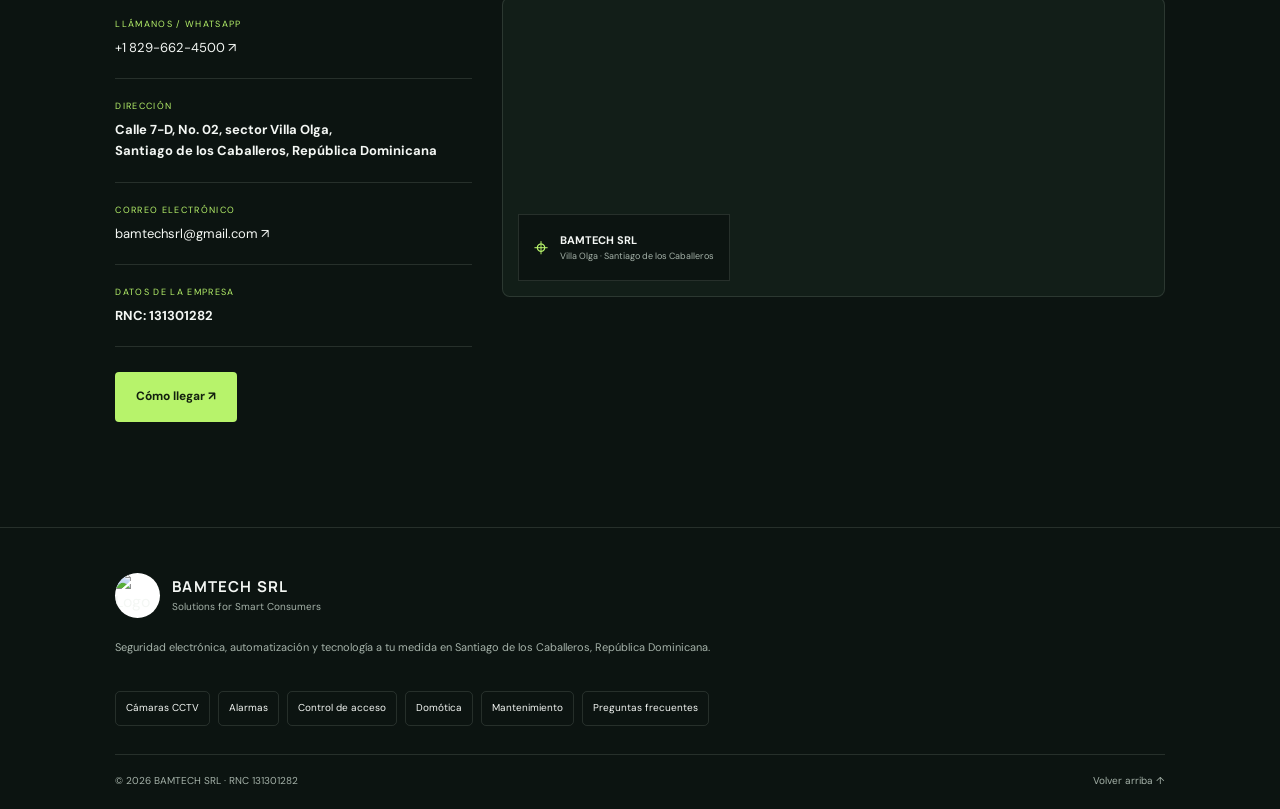
==== commit 76eabec7: "Add files via upload" ====
--- a/index.html
+++ b/index.html
@@ -1,392 +1,75 @@
-<!DOCTYPE html>
+<!doctype html>
 <html lang="es">
-
 <head>
-    <meta charset="UTF-8">
-    <meta name="viewport" content="width=device-width, initial-scale=1.0">
-    <link rel="stylesheet" href="style.css">
-    <link rel="shortcut icon" href="./assets/images/icon-security.png" type="image/x-icon">
-    <title>Marcas - BamTech</title>
-    <style>
-        /* Cambiar el fondo del encabezado a negro */
-        #header {
-            background-color: #000; /* Fondo negro */
-        }
-
-        /* Cambiar el color de los enlaces a blanco en el encabezado */
-        #header .nav-list a {
-            color: #fff; /* Enlaces blancos */
-        }
-
-        /* Cambiar el color del título a blanco en el encabezado */
-        #header .brand h1 {
-            color: #fff; /* Título blanco */
-        }
-    </style>
-</head>
-
-<body>
-<!-- Header -->
-<section id="header">
-    <div class="header container">
-        <div class="nav-bar">
-            <div class="brand" style="display: flex; flex-direction: column; align-items: center; position: relative;">
-                <a href="index.html" style="display: inline-block; position: relative; top: 3px; left: 40px;">
-                    <img src="./assets/images/iconos.png" alt="Logo Bamtech" style="width: 40px; height: auto; cursor: pointer;">
-                </a>
-                <a href="#INICIO">
-                    <h1><span style="color: #90c73b;">Bam</span><span style="color: #fbfbfb;">Tech</span></h1>
-                </a>
-                <p style="font-size: 09px; color: #fbfbfb; margin-top: 0.1px;">Solutions for Smart Consumers</p>
-            </div>
-            <div class="nav-list">
-                <!-- Botón de menú móvil -->
-                <div class="hamburger">
-                    <div></div>
-                    <div></div>
-                    <div></div>
-                </div>
-                <ul>
-                    <li><a href="index.html">INICIO</a></li>
-                    <li><a href="index.html">SERVICIOS</a></li>
-                    <li><a href="index.html">PROYECTOS</a></li>
-                    <li><a href="index.html">NOSOTROS</a></li>
-                    <li><a href="index.html">CLIENTES</a></li>
-                    <li><a href="marca.html">MARCAS</a></li>
-                    <li><a href="Contacto.html">CONTACTO</a></li>
-                </ul>
-            </div>
-        </div>
-    </div>
-</section>
-<!-- End Header -->
-
-
-    <!-- Hero Section  -->
-    <section id="hero">
-        <div class="hero container">
-            <div>
-                <h1>BIENVENIDO  <span></span></h1>
-                <h1>A BAMTECH SRL <span></span></h1>
-                <h1> <span></span></h1>
-                <a href="#projects" type="button" class="cta">Portfolio</a>
-            </div>
-        </div>
-    </section>
-    <!-- End Hero Section  -->
-
-    <!-- Service Section -->
-    <section id="services">
-        <div class="services container">
-            <div class="service-top">
-                <h1 class="section-title">Serv<span>i</span>cios</h1>
-                <p>Con nuestros tecnicos e instaladores profesionales ofrecemos soluciones de seguridad personalizadas, adaptadas a cada tipo de propiedad. Ya sea para residencias, oficinas o comercios, instalo sistemas de alarmas de última generación que garantizan una protección eficaz contra robos, incendios y otros eventos imprevistos.</p>
-                    </div>
-            <div class="service-bottom">
-            <div class="service-item">
-                    <div class="icon"><img src="./assets/images/LOGO DOMOTICA.png"alt="Logo Domótica" /></div>
-                    <h2>Sistemas de Alarma</h2>
-                    <p>Un sistema de alarma de seguridad es fundamental para prevenir robos, detectar intrusos y proteger tanto a tus seres queridos como a tus bienes materiales. Además, la presencia de una alarma actúa como un disuasivo para potenciales delincuentes, reduciendo significativamente el riesgo de incidentes en tu propiedad.</p>
-            </div>
-           <div class="service-item">
-                    <div class="icon"><img src="./assets/images/LOGO DOMOTICA.png"alt="Logo Domótica" /></div>
-                    <h2>INTERCOM</h2>
-                    <p>Un cerco eléctrico es una solución eficaz para prevenir robos, controlar el acceso o proteger áreas específicas. Es ideal para propiedades residenciales, comerciales o rurales, ofreciendo una barrera física y eléctrica que disuade intrusos y asegura el bienestar de tus bienes o animales.</p> 
-            </div>
-           <div class="service-item">
-                    <div class="icon"><img src="./assets/images/LOGO DOMOTICA.png"alt="Logo Domótica" /></div>
-                    <h2>Cámaras de Seguridad</h2>
-                    <p>La vigilancia constante es clave para la seguridad. Instalamos cámaras de seguridad de alta calidad, tanto internas como externas, con opciones de visualización en tiempo real desde tu dispositivo móvil, para que puedas tener control total de la seguridad de tu hogar o negocio en todo momento.</p>
-           </div>
-           <div class="service-item">
-                    <div class="icon"><img src="./assets/images/LOGO DOMOTICA.png"alt="Logo Domótica" /></div>
-                    <h2>CERCO ELECTRICO</h2>
-                    <p>Un cerco eléctrico es una solución eficaz para prevenir robos, controlar el acceso o proteger áreas específicas. Es ideal para propiedades residenciales, comerciales o rurales, ofreciendo una barrera física y eléctrica que disuade intrusos y asegura el bienestar de tus bienes o animales.</p>
-            </div>
-            <div class="service-bottom">
-           <div class="service-item">
-                    <div class="icon"><img src="./assets/images/LOGO DOMOTICA.png"alt="Logo Domótica" /></div>
-                    <h2>CERRADURA INTELIGENTE</h2>
-                    <p>La vigilancia constante es clave para la seguridad. Instalamos cámaras de seguridad de alta calidad, tanto internas como externas, con opciones de visualización en tiempo real desde tu dispositivo móvil, para que puedas tener control total de la seguridad de tu hogar o negocio en todo momento.</p>
-                       </div>
-           <div class="service-item">
-                    <div class="icon"><img src="./assets/images/LOGO DOMOTICA.png"alt="Logo Domótica" /></div>
-                    <h2>AUTOMATIZACION</h2>
-                    <p>La domótica mejora la calidad de vida al integrar y automatizar diversos sistemas dentro del hogar. Ofrezco instalaciones de sistemas de automatización que permiten controlar la iluminación, climatización, sistemas de audio, persianas y otros dispositivos desde tu teléfono móvil, mejorando la eficiencia energética y el confort.</p>
-           </div>
-           <div class="service-item">
-                    <div class="icon"><img src="./assets/images/LOGO DOMOTICA.png"alt="Logo Domótica" /></div>
-                    <h2>DOMOTICA</h2>
-                    <p>La domótica mejora la calidad de vida al integrar y automatizar diversos sistemas dentro del hogar. Ofrezco instalaciones de sistemas de automatización que permiten controlar la iluminación, climatización, sistemas de audio, persianas y otros dispositivos desde tu teléfono móvil, mejorando la eficiencia energética y el confort.</p>
-             </div>
-           <div class="service-item">
-                    <div class="icon"><img src="./assets/images/LOGO DOMOTICA.png"alt="Logo Domótica" /></div>
-                    <h2>MANTENIMIENTO Y REPARACION</h2>
-                    <p>No solo realisamos instalaciones, también nos encargamos de mantenimiento y reparación de los sistemas de seguridad existentes. Asegurando que todos los dispositivos funcionen correctamente y que tu sistema de protección esté siempre en óptimas condiciones.od</p>
-                </div>
-            </div>
-    </section>
-    <!-- End Service Section -->
-
-    <!-- Service Section -->
-    <section id="services">
-        <div class="services container">
-            <div class="service-top">
-                 <table style="width: 255%; margin-right: calc(22%); margin-left: calc(-70%);">
-                            <tbody>
-                                <tr>
-                <h1 class="section-title">NUESTRAS<span>MARCAS</span>
-                                    <td style="width: 22.3737%;"><a href=""><img src="https://ibssecurity.net/wp-content/uploads/2022/07/dplus.png" alt="Logo de Dplus" style="width: 150px; height: 150px;"></a><br></td>
-                                    <td style="width: 23.0966%;"><a href=""><img src="https://ibssecurity.net/wp-content/uploads/2022/07/ksenia.png" alt="Logo de Ksenia" style="width: 150px; height: 150px;"></a><br></td>
-                                    <td style="width: 24.0088%;"><a href=""><img src="https://ibssecurity.net/wp-content/uploads/2024/10/DAHUA-TECHNOLOGY.png" alt="Logo de Dahua Technology" style="width: 150px; height: 150px;"></a><br></td>
-                                    <td style="width: 29.4003%;"><a href=""><img src="https://ibssecurity.net/wp-content/uploads/2022/07/fdp.png" alt="Logo de FDP" style="width: 150px; height: 150px;"></a><br></td>
-                                </tr>
-                                <tr>
-                                    <td style="width: 22.3737%;"><a href=""><img src="https://ibssecurity.net/wp-content/uploads/2022/07/amc.png" alt="Logo de AMC" style="width: 150px; height: 150px;"><br></td>
-                                    <td style="width: 23.0966%;"><a href=""><img src="https://ibssecurity.net/wp-content/uploads/2022/07/garnet.png" alt="Logo de Garnet" style="width: 150px; height: 150px;"></a><br></td>
-                                    <td style="width: 24.0088%;"><a href=""><img src="https://ibssecurity.net/wp-content/uploads/2022/07/farfisa.png" alt="Logo de Farfisa" style="width: 150px; height: 150px;"></a><br></td>
-                                    <td style="width: 29.4003%;"><a href=""><img src="https://ibssecurity.net/wp-content/uploads/2024/10/ESSEGIBI-SECURITY-SOLUTION.png" alt="Logo de Essegibi Security Solution" style="width: 150px; height: 150px;"></a><br></td>
-                                </tr>
-                                <tr>
-                                    <td style="width: 22.3737%;"><a href=""><img src="https://ibssecurity.net/wp-content/uploads/2022/07/sierra.png" alt="Logo de Sierra" style="width: 150px; height: 150px;"></a><br></td>
-                                    <td style="width: 23.0966%;"><a href=""><img src="https://ibssecurity.net/wp-content/uploads/2022/07/tvt.png" alt="Logo de TVT" style="width: 150px; height: 150px;"></a><br></td>
-                                    <td style="width: 24.0088%;"><a href=""><img src="https://ibssecurity.net/wp-content/uploads/2024/08/IANOS.png" alt="Logo de Ianos" style="width: 150px; height: 150px;"></a><br></td>
-                                    <td style="width: 29.4003%;"><a href=""><img src="https://ibssecurity.net/wp-content/uploads/2024/11/INTELBRAS.png" alt="Logo de Intelbras" style="width: 150px; height: 150px;"></a><br></td>
-                                </tr>
-                                <tr>
-                                    <td style="width: 22.3737%;"><a href=""><img src="https://ibssecurity.net/wp-content/uploads/2022/07/varios.png" alt="Logo de Productos Varios" style="width: 150px; height: 150px;"></a><br></td>
-                                    <td style="width: 23.0966%;"><a href=""><img src="https://ibssecurity.net/wp-content/uploads/2024/08/BLINDER-AUTOMATION-IBS-WEBSITE.png" alt="Logo de Blinder Automation" style="width: 150px; height: 150px;"></a><br></td>
-                                    <td style="width: 24.0088%;"><a href=""><img src="https://ibssecurity.net/wp-content/uploads/2024/11/BELCOM.png" alt="Logo de Belcom" style="width: 150px; height: 150px;"></a><br></td>
-                                    <td style="width: 29.4003%;"><a href=""><img src="https://ibssecurity.net/wp-content/uploads/2024/10/HOOP-LOGO.png" alt="Logo de Hoop" style="width: 150px; height: 150pxpx;"></a><br></td>
-                                </tr>
-                                <tr>
-                                    <td style="width: 22.3737%;"><br></td>
-                                    <td style="width: 23.0966%;"><br></td>
-                                    <td style="width: 24.0088%;"><br></td>
-                                    <td style="width: 29.4003%;"><br></td>
-                                </tr>
-                            </tbody>
-                        </table><!-- Marca 2 -->
-                        <div class="brand-item col-md-3 col-6">
-                            <!-- Marca 3 -->
-                            <!-- Marca 4 -->
-                            <!-- Marca 5 -->
-                            <!-- Marca 6 -->
-                            <!-- Marca 7 -->
-                            <!-- Marca 8 -->
-                            <!-- Marca 9 -->
-                            <!-- Marca 10 -->
-                            <!-- Marca 11 -->
-                        </div>
-                        <div class="brand-item col-md-3 col-6"><br></div><!-- Marca 12 -->
-                        <!-- Marca 13 -->
-                        <!-- Marca 14 -->
-                        <!-- Marca 15 -->
-                        <!-- Marca 16 -->
-                        <!-- Marca 17 -->
-                    </div>
-                </div>
-            </div>
-        </div>
-    </div>
+<meta charset="utf-8"><meta name="viewport" content="width=device-width, initial-scale=1">
+<meta name="theme-color" content="#0c1713">
+<meta name="description" content="BAMTECH SRL en Santiago, República Dominicana: instalación y mantenimiento de cámaras CCTV, alarmas, control de acceso, cercos eléctricos, videoporteros y domótica. Solicita una evaluación por WhatsApp.">
+<meta name="robots" content="index,follow,max-image-preview:large">
+<link rel="canonical" href="https://bamtechsrl.com/">
+<meta property="og:type" content="website"><meta property="og:locale" content="es_DO">
+<meta property="og:site_name" content="BAMTECH SRL"><meta property="og:title" content="BAMTECH SRL | Cámaras CCTV, alarmas, control de acceso y domótica en Santiago">
+<meta property="og:description" content="Soluciones de seguridad electrónica y automatización para hogares, comercios y empresas en Santiago de los Caballeros.">
+<meta property="og:url" content="https://bamtechsrl.com/"><meta property="og:image" content="https://bamtechsrl.com/img/logo-bamtech.png">
+<meta name="twitter:card" content="summary"><meta name="twitter:title" content="BAMTECH SRL | Seguridad electrónica y domótica">
+<meta name="twitter:description" content="Cámaras CCTV, alarmas, control de acceso, cercos eléctricos y automatización en Santiago, República Dominicana.">
+<title>BAMTECH SRL | Cámaras CCTV, Alarmas y Domótica en Santiago</title>
+<link rel="icon" href="img/logo-bamtech.png"><link rel="stylesheet" href="estilos.css">
+<script type="application/ld+json">{
+  "@context":"https://schema.org",
+  "@type":"LocalBusiness",
+  "@id":"https://bamtechsrl.com/#business",
+  "name":"BAMTECH SRL",
+  "legalName":"BUSINESS AND MULTISERVICE TECNOLOGY BAMTECH SRL",
+  "url":"https://bamtechsrl.com/",
+  "image":"https://bamtechsrl.com/img/logo-bamtech.png",
+  "logo":"https://bamtechsrl.com/img/logo-bamtech.png",
+  "description":"Servicios de seguridad electrónica, videovigilancia CCTV, sistemas de alarma, control de acceso, cercos eléctricos, intercomunicación, domótica, automatización y mantenimiento técnico.",
+  "telephone":"+1-829-662-4500",
+  "email":"bamtechsrl@gmail.com",
+  "taxID":"131301282",
+  "address":{"@type":"PostalAddress","streetAddress":"Calle 7-D, No. 02, sector Villa Olga","addressLocality":"Santiago de los Caballeros","addressRegion":"Santiago","addressCountry":"DO"},
+  "areaServed":{"@type":"City","name":"Santiago de los Caballeros, República Dominicana"},
+  "knowsAbout":["Cámaras de seguridad CCTV","Videovigilancia","Sistemas de alarma","Control de acceso","Cerraduras magnéticas","Cercos eléctricos","Videoporteros e intercomunicadores","Domótica","Automatización residencial y comercial","Mantenimiento de sistemas de seguridad"]
+}</script>
+</head><body>
+<header class="header"><a class="brand" href="#inicio"><img src="img/logo-bamtech.png" alt="Logo original BAMTECH SRL"><span><b>BAMTECH SRL</b><small>Solutions for Smart Consumers</small></span></a><button class="menu-toggle" aria-label="Abrir menú" aria-expanded="false">☰</button><nav class="nav"><a href="#servicios">Servicios</a><a href="#marcas">Marcas</a><a href="#nosotros">Nosotros</a><a href="#proyectos">Proyectos</a><a href="#contacto">Contacto</a><button id="themeToggle" class="theme" aria-label="Cambiar tema">☼</button><a class="nav-cta" href="#cotizar">Solicitar cotización ↗</a></nav></header>
+<main id="inicio"><section class="hero"><div class="hero-grid"></div><div class="hero-copy reveal"><span class="eyebrow"><i></i> SEGURIDAD · AUTOMATIZACIÓN · TECNOLOGÍA</span><h1>Protegemos lo que importa.<br><em>Conectamos tu futuro.</em></h1><p>Diseñamos e instalamos soluciones tecnológicas para hogares, comercios y empresas. Seguridad inteligente, atención personalizada y soporte técnico profesional.</p><div class="hero-actions"><a class="button primary" href="#cotizar">Cuéntanos tu proyecto <span>↗</span></a><a class="button ghost" href="#servicios">Explorar servicios ↓</a></div><div class="hero-meta"><span>📍 Santiago de los Caballeros</span><span>☎ <a href="tel:+18296624500">829-662-4500</a></span></div></div><div class="hero-visual reveal"><div class="visual-frame"><div class="visual-orbit orbit-one"></div><div class="visual-orbit orbit-two"></div><div class="visual-center"><div class="shield">⌑</div><span>SMART<br>SECURITY</span></div><div class="float-card card-top"><span class="status-dot"></span><div><b>Sistema protegido</b><small>Monitoreo inteligente</small></div></div><div class="float-card card-bottom"><span class="mini-icon">⌁</span><div><b>Control total</b><small>Desde cualquier lugar</small></div></div></div><div class="visual-caption">TECNOLOGÍA QUE TE DA TRANQUILIDAD</div></div></section>
+<section class="ticker"><span>SEGURIDAD ELECTRÓNICA</span><b>✳</b><span>CONTROL DE ACCESO</span><b>✳</b><span>DOMÓTICA</span><b>✳</b><span>SOPORTE TÉCNICO</span><b>✳</b><span>SOLUCIONES A TU MEDIDA</span></section>
+<section class="section services" id="servicios"><div class="section-head reveal"><div><span class="eyebrow">LO QUE HACEMOS</span><h2>Tecnología para vivir<br>y trabajar <em>con confianza.</em></h2></div><p>Soluciones integradas que se adaptan a tus espacios, tus prioridades y tu presupuesto.</p></div><div class="filters" role="group" aria-label="Filtrar servicios"><button class="filter active" data-filter="todos">Todos</button><button class="filter" data-filter="seguridad">Seguridad</button><button class="filter" data-filter="acceso">Control de acceso</button><button class="filter" data-filter="smart">Automatización</button><button class="filter" data-filter="soporte">Soporte</button></div><div class="service-grid">
+<article class="service-card reveal" data-category="seguridad"><div class="service-icon" role="img" aria-label="Icono de camera"><svg viewBox="0 0 24 24" aria-hidden="true"><path d="M4 8h10a3 3 0 0 1 3 3v5H4z"/><path d="m17 11 4-2v8l-4-2"/><path d="M7 8l1.5-3h4L14 8"/><circle cx="9.5" cy="12.5" r="2.2"/></svg></div><span class="number">01 / PROTECCIÓN</span><h3>Cámaras de seguridad</h3><p>Videovigilancia para interior y exterior, monitoreo remoto y soluciones para viviendas y negocios.</p><button class="text-link quote-service" data-service="Cámaras de seguridad">Cotizar servicio ↗</button></article>
+<article class="service-card reveal" data-category="seguridad"><div class="service-icon" role="img" aria-label="Icono de alarm"><svg viewBox="0 0 24 24" aria-hidden="true"><path d="M6 15v-4a6 6 0 0 1 12 0v4l2 3H4z"/><path d="M10 21h4M4 4 2.5 6M20 4l1.5 2"/><path d="M12 8v3"/></svg></div><span class="number">02 / DETECCIÓN</span><h3>Sistemas de alarma</h3><p>Sistemas para detectar intrusiones y eventos, configurados según las características de tu propiedad.</p><button class="text-link quote-service" data-service="Sistemas de alarma">Cotizar servicio ↗</button></article>
+<article class="service-card reveal" data-category="acceso"><div class="service-icon" role="img" aria-label="Icono de access"><svg viewBox="0 0 24 24" aria-hidden="true"><rect x="5" y="3" width="14" height="18" rx="2"/><path d="M9 7h6M9 11h1m4 0h1m-6 4h1m4 0h1"/><circle cx="12" cy="18" r=".6"/></svg></div><span class="number">03 / ACCESO</span><h3>Control de acceso</h3><p>Teclados, tarjetas, cerraduras magnéticas, videoporteros y gestión de entradas y salidas.</p><button class="text-link quote-service" data-service="Control de acceso y cerraduras magnéticas">Cotizar servicio ↗</button></article>
+<article class="service-card reveal" data-category="seguridad"><div class="service-icon" role="img" aria-label="Icono de fence"><svg viewBox="0 0 24 24" aria-hidden="true"><path d="M4 21V4m16 17V4M4 8h16M4 14h16M4 20h16"/><path d="m10 3 3 4-2 3 3 3-2 3 2 3"/></svg></div><span class="number">04 / PERÍMETRO</span><h3>Cercos eléctricos</h3><p>Protección perimetral para reforzar la seguridad de residencias, comercios y otras propiedades.</p><button class="text-link quote-service" data-service="Cercos eléctricos">Cotizar servicio ↗</button></article>
+<article class="service-card reveal" data-category="acceso"><div class="service-icon" role="img" aria-label="Icono de intercom"><svg viewBox="0 0 24 24" aria-hidden="true"><rect x="5" y="2.5" width="14" height="19" rx="2"/><circle cx="12" cy="8" r="2.5"/><path d="M8.5 15a3.5 3.5 0 0 1 7 0M9 18h6"/></svg></div><span class="number">05 / COMUNICACIÓN</span><h3>Intercomunicación</h3><p>Intercomunicadores y videoporteros para identificar visitantes y mejorar el control de acceso.</p><button class="text-link quote-service" data-service="Intercomunicación y videoporteros">Cotizar servicio ↗</button></article>
+<article class="service-card reveal" data-category="smart"><div class="service-icon" role="img" aria-label="Icono de smart"><svg viewBox="0 0 24 24" aria-hidden="true"><path d="m3 11 9-8 9 8v9a1 1 0 0 1-1 1h-6v-6h-4v6H4a1 1 0 0 1-1-1z"/><path d="M12 6v3m-1.5-1.5h3"/></svg></div><span class="number">06 / HOGAR INTELIGENTE</span><h3>Domótica y automatización</h3><p>Automatización de equipos y sistemas para mayor comodidad, eficiencia y control.</p><button class="text-link quote-service" data-service="Domótica y automatización">Cotizar servicio ↗</button></article>
+<article class="service-card reveal" data-category="soporte"><div class="service-icon" role="img" aria-label="Icono de repair"><svg viewBox="0 0 24 24" aria-hidden="true"><path d="M14 6a5 5 0 0 0-6.5 6.5L3 17l4 4 4.5-4.5A5 5 0 0 0 18 10l-3 3-4-4z"/><path d="m14 4 2-2 4 4-2 2"/></svg></div><span class="number">07 / CONTINUIDAD</span><h3>Mantenimiento y reparación</h3><p>Revisión, diagnóstico y mantenimiento de sistemas de seguridad y tecnología instalados.</p><button class="text-link quote-service" data-service="Mantenimiento y reparación">Cotizar servicio ↗</button></article>
+<article class="service-card featured reveal" data-category="soporte"><div class="service-icon" role="img" aria-label="Icono de project"><svg viewBox="0 0 24 24" aria-hidden="true"><rect x="3" y="3" width="7" height="7" rx="1"/><rect x="14" y="3" width="7" height="7" rx="1"/><rect x="3" y="14" width="7" height="7" rx="1"/><path d="M17.5 14v7m-3.5-3.5h7"/></svg></div><span class="number">08 / PROYECTOS</span><h3>Soluciones a medida</h3><p>Evaluamos tus necesidades para recomendar una solución adecuada a tu espacio y objetivos.</p><button class="text-link quote-service" data-service="Proyecto tecnológico personalizado">Cuéntanos tu idea ↗</button></article>
 </div>
-<div id="brands_2153" class="brands-items-wrapper brands-widget slider-brands_2153 brands-grid brands-hover-default brands-style-bordered">
-    <div class="row">
-        <!-- Marca 1 -->
-        <!-- Marca 2 -->
-        <!-- Marca 3 -->
-        <!-- Marca 4 -->
-        <!-- Marca 5 -->
-        <!-- Marca 6 -->
-        <!-- Marca 7 -->
-        <!-- Marca 8 -->
-        <!-- Marca 9 -->
-        <!-- Marca 10 -->
-        <!-- Marca 12 -->
-        <div class="brand-item col-md-3 col-6"></div><!-- Marca 13 -->
-        <!-- Marca 14 -->
-        <!-- Marca 15 -->
-        <!-- Marca 16 -->
-        <!-- Marca 17 -->
-    </div>
-</div>
-</section>
-    <!-- End Contact Section -->
-
-    <!-- Projects Section -->
-    <section id="projects">
-        <div class="projects container">
-            <div class="projects-header">
-                <h1 class="section-title">Proyectos  <span>Recientes</span></h1>
-            </div>
-            <div class="all-projects">
-                <div class="project-item">
-                    <div class="project-info">
-                        <h1>Proyecto 1</h1>
-                        <h2>Coding is Love</h2>
-                        <p>Lorem, ipsum dolor sit amet consectetur adipisicing elit. Ad, iusto cupiditate voluptatum
-                            impedit unde
-                            rem ipsa distinctio illum quae mollitia ut, accusantium eius odio ducimus illo neque atque
-                            libero non sunt
-                            harum? Ipsum repellat animi, fugit architecto voluptatum odit et!</p>
-                    </div>
-                    <div class="project-img">
-                        <img src="./assets/images/img-1.png" alt="img">
-                    </div>
-                </div>
-                <div class="project-item">
-                    <div class="project-info">
-                        <h1>Proyecto 2</h1>
-                        <h2>Coding is Love</h2>
-                        <p>Lorem, ipsum dolor sit amet consectetur adipisicing elit. Ad, iusto cupiditate voluptatum
-                            impedit unde
-                            rem ipsa distinctio illum quae mollitia ut, accusantium eius odio ducimus illo neque atque
-                            libero non sunt
-                            harum? Ipsum repellat animi, fugit architecto voluptatum odit et!</p>
-                    </div>
-                    <div class="project-img">
-                        <img src="./assets/images/img-1.png" alt="img">
-                    </div>
-                </div>
-                <div class="project-item">
-                    <div class="project-info">
-                        <h1>Proyecto 3</h1>
-                        <h2>Coding is Love</h2>
-                        <p>Lorem, ipsum dolor sit amet consectetur adipisicing elit. Ad, iusto cupiditate voluptatum
-                            impedit unde
-                            rem ipsa distinctio illum quae mollitia ut, accusantium eius odio ducimus illo neque atque
-                            libero non sunt
-                            harum? Ipsum repellat animi, fugit architecto voluptatum odit et!</p>
-                    </div>
-                    <div class="project-img">
-                        <img src="./assets/images/img-1.png" alt="img">
-                    </div>
-                </div>
-                <div class="project-item">
-                    <div class="project-info">
-                        <h1>Proyecto 4</h1>
-                        <h2>Coding is Love</h2>
-                        <p>Lorem, ipsum dolor sit amet consectetur adipisicing elit. Ad, iusto cupiditate voluptatum
-                            impedit unde
-                            rem ipsa distinctio illum quae mollitia ut, accusantium eius odio ducimus illo neque atque
-                            libero non sunt
-                            harum? Ipsum repellat animi, fugit architecto voluptatum odit et!</p>
-                    </div>
-                    <div class="project-img">
-                        <img src="./assets/images/img-1.png" alt="img">
-                    </div>
-                </div>
-                <div class="project-item">
-                    <div class="project-info">
-                        <h1>Proyecto 5</h1>
-                        <h2>Coding is Love</h2>
-                        <p>Lorem, ipsum dolor sit amet consectetur adipisicing elit. Ad, iusto cupiditate voluptatum
-                            impedit unde
-                            rem ipsa distinctio illum quae mollitia ut, accusantium eius odio ducimus illo neque atque
-                            libero non sunt
-                            harum? Ipsum repellat animi, fugit architecto voluptatum odit et!</p>
-                    </div>
-                    <div class="project-img">
-                        <img src="./assets/images/img-1.png" alt="img">
-            </div>
-        </div>
-    </section>
-    <!-- End Projects Section -->
-
-    <!-- About Section -->
-    <section id="about">
-        <div class="about container">
-            <div class="col-left">
-                <div class="about-img">
-                    <img src="./assets/images/Roberto.png" alt="img">
-                </div>
-            </div>
-            <div class="col-right">
-                <h1 class="section-title">Acerca de <span>mi</span></h1>
-                <h2>Tecnico y Instalador Profesional</h2>
-                <p>Soy un Técnico y Instalador Profesional con años de experiencia en el campo de la seguridad y la automatización del hogar. 
-                    Mi especialidad abarca la instalación y mantenimiento de sistemas de alarmas, cámaras de seguridad y soluciones de domótica, 
-                    diseñadas para ofrecer máxima protección, comodidad y eficiencia energética a mis clientes.
-
-                    A lo largo de mi carrera, he trabajado con una amplia gama de productos y marcas de alta calidad, garantizando que cada instalación 
-                    se realice de manera precisa y acorde con las necesidades específicas de cada hogar o empresa. Mi enfoque se basa en ofrecer un servicio 
-                    personalizado, adaptado a las exigencias de cada cliente, asegurando que sus sistemas funcionen de manera óptima y sin contratiempos.
-                    
-                    La seguridad es una prioridad en mi trabajo, y me esfuerzo por mantenerme actualizado con las últimas tecnologías y tendencias en el sector, 
-                    para proporcionar soluciones innovadoras y de vanguardia. Si buscas un servicio confiable, eficiente y a medida, 
-                    no dudes en contactarme para ayudarte a proteger lo que más te importa.</p>
-                <a href="./assets/my-cv.pdf" download class="cta">Download Resume</a>
-            </div>
-        </div>
-    </section>
-    <!-- End About Section -->
-
-        <!-- Contact Section -->
-    <section id="contact">
-        <div class="contact container">
-            <div>
-                <h1 class="section-title">Contactos <span>info</span></h1>
-            </div>
-            <div class="contact-item">
-                <div class="contact-item">
-                    <div class="icon"><img src="https://img.icons8.com/bubbles/100/000000/new-post.png" /></div>
-                    <div class="contact-info">
-                       <h2>+1 829 6624500</h2>
-                    </div>
-                </div>
-                <div class="contact-item">
-                    <div class="icon"><img src="https://img.icons8.com/bubbles/100/000000/new-post.png" /></div>
-                    <div class="contact-info">
-                        <h1>Email</h1>
-                        <h2>Bamtche@hotmmail.com</h2>
-                    </div>
-                </div>
-                <div class="contact-item">
-                    <div class="icon"><img src="https://img.icons8.com/bubbles/100/000000/map-marker.png" /></div>
-                    <div class="contact-info">
-                        <h1>Address</h1>
-                        <h2>Santiago de los Caballero, Republica Dominicana</h2>
-                    </div>
-                </div>
-            </div>
-        </div>
-    </section>
-    <!-- End Contact Section -->
-
-    <!-- Footer -->
-    <section id="footer">
-        <div class="footer container">
-            <div class="brand">
-                <h1><span style="color: #2dea55;">BUSINESS AND MULTISERVICE TECHNOLOGY BAMTECH SRL</span></h1>
-            </div>
-            <h2>Experiencia y profesionalismo en cada área</h2>
-            <div class="social-icon">
-                <div class="social-item">
-                    <a href="https://www.linkedin.com/search/results/all/?heroEntityKey=urn%3Ali%3Aorganization%3A101381983&keywords=BUSINESS%20AND%20MULTISERVICE%20TECHNOLOGY%20BAMTECH%20SRL&origin=ENTITY_SEARCH_HOME_HISTORY&sid=fKx"><img src="./assets/icons/linkedin.png" /></a>
-                </div>
-                <div class="social-item">
-                     <!-- Enlace a WhatsApp con mensaje predefinido -->
-                    <a href="https://wa.me/8296624500?text=Hola, me gustaría solicitar un servicio." target="_blank">
-                    <img src="./assets/icons/whatsapp-icone.png" /> 
-                    </a>
-                </div>
-                <div class="social-item">
-                    <!-- Enlace a Facebook -->
-                    <a href="https://www.facebook.com/bamtechrd/" target="_blank"> 
-                    <img src="./assets/icons/Facebook-icono.png" /> 
-                    </a>
-                </div>
-                <div class="social-item">
-                     <a href="https://www.instagram.com/bamtech_rd/reels/" target="_blank">
-                     <img src="./assets/icons/INSTAGRAM-ICONO-PNG.png" alt="Instagram" />
-                     </a>
-                </div>
-            </div>
-            <p>Copyright © 2025 Bamtech SRL. All rights reserved</p>
-        </div>
-    </section>
-    <!-- End Footer -->
-    <script src="./index.js"></script>
-</body>
-
-</html>
+<div class="service-guides reveal" aria-label="Guías de servicios de BAMTECH">
+  <h3>Conoce nuestras soluciones en detalle</h3>
+  <p>Información específica para comparar opciones y preparar tu proyecto.</p>
+  <div class="guide-links">
+    <a href="servicios/camaras-cctv.html">Cámaras de seguridad CCTV <span>↗</span></a>
+    <a href="servicios/sistemas-de-alarma.html">Sistemas de alarma <span>↗</span></a>
+    <a href="servicios/control-de-acceso.html">Control de acceso y cerraduras <span>↗</span></a>
+    <a href="servicios/domotica-automatizacion.html">Domótica y automatización <span>↗</span></a>
+    <a href="servicios/mantenimiento-seguridad.html">Mantenimiento técnico <span>↗</span></a>
+  </div>
+</div></section>
+<section class="brands-section" id="marcas"><div class="section-head reveal"><div><span class="eyebrow">TECNOLOGÍA Y FABRICANTES</span><h2>Marcas que forman<br>parte de <em>nuestro portafolio.</em></h2></div><p>Trabajamos con equipos y soluciones de diferentes fabricantes. La disponibilidad de cada marca y producto se confirma al cotizar.</p></div><div class="brand-grid"><a class="brand-tile" href="https://ibssecurity.net/wp-content/uploads/2022/07/dplus.png" target="_blank" rel="noopener" aria-label="Logotipo de Dplus"><span class="brand-logo-circle"><img loading="lazy" src="https://ibssecurity.net/wp-content/uploads/2022/07/dplus.png" alt="Logotipo oficial de Dplus" onerror="this.closest('a').classList.add('logo-missing');this.remove()"></span><b>Dplus</b></a><a class="brand-tile" href="https://ibssecurity.net/wp-content/uploads/2022/07/ksenia.png" target="_blank" rel="noopener" aria-label="Logotipo de Ksenia Security"><span class="brand-logo-circle"><img loading="lazy" src="https://ibssecurity.net/wp-content/uploads/2022/07/ksenia.png" alt="Logotipo oficial de Ksenia Security" onerror="this.closest('a').classList.add('logo-missing');this.remove()"></span><b>Ksenia Security</b></a><a class="brand-tile" href="https://ibssecurity.net/wp-content/uploads/2024/10/DAHUA-TECHNOLOGY.png" target="_blank" rel="noopener" aria-label="Logotipo de Dahua Technology"><span class="brand-logo-circle"><img loading="lazy" src="https://ibssecurity.net/wp-content/uploads/2024/10/DAHUA-TECHNOLOGY.png" alt="Logotipo oficial de Dahua Technology" onerror="this.closest('a').classList.add('logo-missing');this.remove()"></span><b>Dahua Technology</b></a><a class="brand-tile" href="https://ibssecurity.net/wp-content/uploads/2022/07/fdp.png" target="_blank" rel="noopener" aria-label="Logotipo de FDP"><span class="brand-logo-circle"><img loading="lazy" src="https://ibssecurity.net/wp-content/uploads/2022/07/fdp.png" alt="Logotipo oficial de FDP" onerror="this.closest('a').classList.add('logo-missing');this.remove()"></span><b>FDP</b></a><a class="brand-tile" href="https://ibssecurity.net/wp-content/uploads/2022/07/amc.png" target="_blank" rel="noopener" aria-label="Logotipo de AMC"><span class="brand-logo-circle"><img loading="lazy" src="https://ibssecurity.net/wp-content/uploads/2022/07/amc.png" alt="Logotipo oficial de AMC" onerror="this.closest('a').classList.add('logo-missing');this.remove()"></span><b>AMC</b></a><a class="brand-tile" href="https://ibssecurity.net/wp-content/uploads/2022/07/garnet.png" target="_blank" rel="noopener" aria-label="Logotipo de Garnet"><span class="brand-logo-circle"><img loading="lazy" src="https://ibssecurity.net/wp-content/uploads/2022/07/garnet.png" alt="Logotipo oficial de Garnet" onerror="this.closest('a').classList.add('logo-missing');this.remove()"></span><b>Garnet</b></a><a class="brand-tile" href="https://ibssecurity.net/wp-content/uploads/2022/07/farfisa.png" target="_blank" rel="noopener" aria-label="Logotipo de Farfisa"><span class="brand-logo-circle"><img loading="lazy" src="https://ibssecurity.net/wp-content/uploads/2022/07/farfisa.png" alt="Logotipo oficial de Farfisa" onerror="this.closest('a').classList.add('logo-missing');this.remove()"></span><b>Farfisa</b></a><a class="brand-tile" href="https://ibssecurity.net/wp-content/uploads/2024/10/ESSEGIBI-SECURITY-SOLUTION.png" target="_blank" rel="noopener" aria-label="Logotipo de Essegibi Security Solution"><span class="brand-logo-circle"><img loading="lazy" src="https://ibssecurity.net/wp-content/uploads/2024/10/ESSEGIBI-SECURITY-SOLUTION.png" alt="Logotipo oficial de Essegibi Security Solution" onerror="this.closest('a').classList.add('logo-missing');this.remove()"></span><b>Essegibi Security Solution</b></a><a class="brand-tile" href="https://ibssecurity.net/wp-content/uploads/2022/07/sierra.png" target="_blank" rel="noopener" aria-label="Logotipo de Sierra"><span class="brand-logo-circle"><img loading="lazy" src="https://ibssecurity.net/wp-content/uploads/2022/07/sierra.png" alt="Logotipo oficial de Sierra" onerror="this.closest('a').classList.add('logo-missing');this.remove()"></span><b>Sierra</b></a><a class="brand-tile" href="https://ibssecurity.net/wp-content/uploads/2022/07/tvt.png" target="_blank" rel="noopener" aria-label="Logotipo de TVT"><span class="brand-logo-circle"><img loading="lazy" src="https://ibssecurity.net/wp-content/uploads/2022/07/tvt.png" alt="Logotipo oficial de TVT" onerror="this.closest('a').classList.add('logo-missing');this.remove()"></span><b>TVT</b></a><a class="brand-tile" href="https://ibssecurity.net/wp-content/uploads/2024/08/IANOS.png" target="_blank" rel="noopener" aria-label="Logotipo de Ianos"><span class="brand-logo-circle"><img loading="lazy" src="https://ibssecurity.net/wp-content/uploads/2024/08/IANOS.png" alt="Logotipo oficial de Ianos" onerror="this.closest('a').classList.add('logo-missing');this.remove()"></span><b>Ianos</b></a><a class="brand-tile" href="https://ibssecurity.net/wp-content/uploads/2024/11/INTELBRAS.png" target="_blank" rel="noopener" aria-label="Logotipo de Intelbras"><span class="brand-logo-circle"><img loading="lazy" src="https://ibssecurity.net/wp-content/uploads/2024/11/INTELBRAS.png" alt="Logotipo oficial de Intelbras" onerror="this.closest('a').classList.add('logo-missing');this.remove()"></span><b>Intelbras</b></a><a class="brand-tile" href="https://ibssecurity.net/wp-content/uploads/2024/08/BLINDER-AUTOMATION-IBS-WEBSITE.png" target="_blank" rel="noopener" aria-label="Logotipo de Blinder Automation"><span class="brand-logo-circle"><img loading="lazy" src="https://ibssecurity.net/wp-content/uploads/2024/08/BLINDER-AUTOMATION-IBS-WEBSITE.png" alt="Logotipo oficial de Blinder Automation" onerror="this.closest('a').classList.add('logo-missing');this.remove()"></span><b>Blinder Automation</b></a><a class="brand-tile" href="https://ibssecurity.net/wp-content/uploads/2024/11/BELCOM.png" target="_blank" rel="noopener" aria-label="Logotipo de Belcom"><span class="brand-logo-circle"><img loading="lazy" src="https://ibssecurity.net/wp-content/uploads/2024/11/BELCOM.png" alt="Logotipo oficial de Belcom" onerror="this.closest('a').classList.add('logo-missing');this.remove()"></span><b>Belcom</b></a><a class="brand-tile" href="https://ibssecurity.net/wp-content/uploads/2024/10/HOOP-LOGO.png" target="_blank" rel="noopener" aria-label="Logotipo de Hoop"><span class="brand-logo-circle"><img loading="lazy" src="https://ibssecurity.net/wp-content/uploads/2024/10/HOOP-LOGO.png" alt="Logotipo oficial de Hoop" onerror="this.closest('a').classList.add('logo-missing');this.remove()"></span><b>Hoop</b></a></section>
+<section class="about section" id="nosotros"><div class="about-visual reveal"><div class="about-panel"><span class="eyebrow">BAMTECH SRL</span><div class="big-mark">B<span>+</span></div><h3>Soluciones inteligentes.<br>Atención cercana.</h3><p>Seguridad y tecnología pensadas para tu realidad.</p></div><div class="about-stamp">SOLUTIONS FOR<br>SMART CONSUMERS</div></div><div class="about-copy reveal"><span class="eyebrow">SOBRE NOSOTROS</span><h2>La tecnología funciona mejor cuando <em>trabaja para ti.</em></h2><p>BAMTECH SRL ofrece soluciones de seguridad electrónica, automatización y soporte técnico para clientes residenciales y comerciales. Nuestro enfoque es escuchar tus necesidades, recomendar opciones adecuadas y acompañarte durante la implementación.</p><p>Desde la evaluación inicial hasta el mantenimiento, buscamos que cada solución sea útil, práctica y adaptada al espacio donde se utilizará.</p><div class="values"><div><b>01</b><span>Atención personalizada</span></div><div><b>02</b><span>Soluciones a medida</span></div><div><b>03</b><span>Compromiso técnico</span></div><div><b>04</b><span>Mejora continua</span></div></div><a class="text-link" href="#contacto">Conversemos sobre tus necesidades ↗</a></div></section>
+<section class="project-section section" id="proyectos"><div class="section-head reveal"><div><span class="eyebrow">CÓMO PODEMOS AYUDARTE</span><h2>Un proyecto empieza<br>con <em>una buena conversación.</em></h2></div><p>Cuéntanos qué quieres proteger, controlar o automatizar. Te ayudaremos a definir los próximos pasos.</p></div><div class="project-grid"><article class="project-card project-dark reveal"><span>01 / RESIDENCIAL</span><div class="project-symbol">⌂</div><h3>Tu hogar, más protegido</h3><p>Videovigilancia, alarmas, videoporteros y automatización residencial.</p><a href="#cotizar">Planificar mi solución ↗</a></article><article class="project-card project-green reveal"><span>02 / COMERCIAL</span><div class="project-symbol">▦</div><h3>Tu negocio, bajo control</h3><p>Control de acceso, cámaras, alarmas y sistemas para comercios y oficinas.</p><a href="#cotizar">Planificar mi solución ↗</a></article><article class="project-card project-light reveal"><span>03 / SOPORTE</span><div class="project-symbol">⚙</div><h3>Mantén todo funcionando</h3><p>Diagnóstico, mantenimiento y mejoras para tus instalaciones existentes.</p><a href="#cotizar">Solicitar evaluación ↗</a></article></div><p class="small-note">Estas tarjetas describen tipos de soluciones; no representan instalaciones específicas ni testimonios de clientes.</p></section>
+<section class="section faq-section" id="preguntas-frecuentes"><div class="section-head reveal"><div><span class="eyebrow">INFORMACIÓN ÚTIL</span><h2>Preguntas frecuentes<br>sobre <em>seguridad y domótica.</em></h2></div><p>Respuestas iniciales para ayudarte a identificar qué solución puede adaptarse a tu propiedad.</p></div>
+<div class="faq-grid reveal">
+<details><summary>¿Qué servicios ofrece BAMTECH SRL?</summary><p>BAMTECH ofrece soluciones de cámaras de seguridad CCTV, sistemas de alarma, control de acceso, cerraduras magnéticas, cercos eléctricos, intercomunicadores, videoporteros, domótica, automatización y mantenimiento técnico.</p></details>
+<details><summary>¿Instalan cámaras de seguridad para casas y negocios?</summary><p>Sí. Podemos evaluar proyectos residenciales y comerciales, teniendo en cuenta las áreas que se desean vigilar, las condiciones de iluminación, la conexión de red y la forma de visualizar las cámaras. La solución se define según cada espacio.</p></details>
+<details><summary>¿Puedo ver las cámaras desde mi teléfono?</summary><p>Muchos sistemas permiten visualización remota desde un teléfono o computadora. La función depende del equipo, la configuración de red, el acceso a Internet y la compatibilidad del sistema instalado.</p></details>
+<details><summary>¿Qué incluye un sistema de control de acceso?</summary><p>Según el proyecto, puede incluir lectores, teclados, tarjetas, cerraduras magnéticas, botones de salida, fuentes de alimentación, baterías y videoporteros. Los componentes se seleccionan de acuerdo con la puerta y el flujo de personas.</p></details>
+<details><summary>¿BAMTECH trabaja con domótica y automatización?</summary><p>Sí. Se pueden evaluar opciones para automatizar funciones del hogar o negocio, como iluminación, accesos y otros equipos compatibles. El alcance depende de la infraestructura y los dispositivos elegidos.</p></details>
+<details><summary>¿Ofrecen mantenimiento y reparación?</summary><p>Podemos revisar sistemas existentes, identificar fallas y recomendar mantenimiento o mejoras. El diagnóstico y el costo se confirman luego de conocer el equipo y el problema reportado.</p></details>
+<details><summary>¿Cómo solicito una cotización?</summary><p>Completa el formulario de esta página o escríbenos por WhatsApp al 829-662-4500. Si indicas el tipo de propiedad, la zona y lo que necesitas proteger o automatizar, podremos orientarte mejor.</p></details>
+<details><summary>¿En qué zona se encuentra BAMTECH?</summary><p>La dirección indicada por la empresa es Calle 7-D, No. 02, sector Villa Olga, Santiago de los Caballeros, República Dominicana. Consulta por WhatsApp la disponibilidad para tu ubicación.</p></details>
+</div></section>
+<section class="quote-section" id="cotizar"><div class="quote-intro reveal"><span class="eyebrow">HABLEMOS DE TU PROYECTO</span><h2>Tu idea merece<br>una solución <em>inteligente.</em></h2><p>Completa los datos y prepararemos una solicitud para enviarla por WhatsApp. La cotización final se confirma después de revisar el alcance del trabajo.</p><div class="quote-contact"><span>Respuesta directa</span><b>WhatsApp · 829-662-4500</b></div></div><form class="quote-form reveal" id="quoteForm"><label>Nombre y apellido<input name="nombre" required placeholder="¿Cómo te llamas?"></label><label>Tipo de cliente<select name="tipo"><option>Residencial</option><option>Comercial</option><option>Empresa / institución</option><option>Instalador / integrador</option></select></label><label>Zona o sector<input name="zona" placeholder="Ej. Villa Olga, Santiago"></label><label>¿Qué servicio necesitas?<select name="servicio" id="serviceSelect"><option value="Por definir">Selecciona un servicio</option><option>Cámaras de seguridad</option><option>Sistemas de alarma</option><option>Control de acceso y cerraduras magnéticas</option><option>Cercos eléctricos</option><option>Intercomunicación y videoporteros</option><option>Domótica y automatización</option><option>Mantenimiento y reparación</option><option>Proyecto tecnológico personalizado</option></select></label><label class="full">Cuéntanos un poco más<textarea name="detalles" rows="4" placeholder="Cantidad de cámaras, tipo de propiedad, necesidad principal…"></textarea></label><button class="button primary full" type="submit">Preparar solicitud por WhatsApp ↗</button><small class="full form-note">Este formulario no envía datos automáticamente ni calcula precios: abre WhatsApp con el mensaje preparado para que puedas revisarlo y enviarlo.</small></form></section>
+<section class="contact-section section" id="contacto"><div class="section-head reveal"><div><span class="eyebrow">ENCUÉNTRANOS</span><h2>Estamos en <em>Santiago.</em></h2></div><p>Contacta con BAMTECH para conversar sobre una instalación, una mejora o el mantenimiento de tus sistemas.</p></div><div class="contact-grid"><div class="contact-info reveal"><div class="contact-line"><span>LLÁMANOS / WHATSAPP</span><a href="https://wa.me/18296624500" target="_blank" rel="noopener">+1 829-662-4500 ↗</a></div><div class="contact-line"><span>DIRECCIÓN</span><b>Calle 7-D, No. 02, sector Villa Olga,<br>Santiago de los Caballeros, República Dominicana</b></div><div class="contact-line"><span>CORREO ELECTRÓNICO</span><a href="mailto:bamtechsrl@gmail.com">bamtechsrl@gmail.com ↗</a></div><div class="contact-line"><span>DATOS DE LA EMPRESA</span><b>RNC: 131301282</b></div><a class="button primary" href="https://www.google.com/maps/dir/?api=1&destination=Calle+7-D+No.+02+Villa+Olga+Santiago+de+los+Caballeros+Republica+Dominicana" target="_blank" rel="noopener">Cómo llegar ↗</a></div><div class="map-wrap reveal"><iframe title="Mapa de ubicación de BAMTECH SRL en Villa Olga, Santiago de los Caballeros" loading="lazy" referrerpolicy="no-referrer-when-downgrade" src="https://maps.google.com/maps?q=Calle%207-D%20No.%2002%2C%20Villa%20Olga%2C%20Santiago%20de%20los%20Caballeros%2C%20Rep%C3%BAblica%20Dominicana&t=&z=15&ie=UTF8&iwloc=&output=embed"></iframe><div class="map-caption"><span>⌖</span><div><b>BAMTECH SRL</b><small>Villa Olga · Santiago de los Caballeros</small></div></div></div></div></section>
+</main><footer class="footer"><a class="brand footer-brand" href="#inicio"><img src="img/logo-bamtech.png" alt="Logo BAMTECH"><span><b>BAMTECH SRL</b><small>Solutions for Smart Consumers</small></span></a><p>Seguridad electrónica, automatización y tecnología a tu medida en Santiago de los Caballeros, República Dominicana.</p><div class="footer-links"><a href="servicios/camaras-cctv.html">Cámaras CCTV</a><a href="servicios/sistemas-de-alarma.html">Alarmas</a><a href="servicios/control-de-acceso.html">Control de acceso</a><a href="servicios/domotica-automatizacion.html">Domótica</a><a href="servicios/mantenimiento-seguridad.html">Mantenimiento</a><a href="#preguntas-frecuentes">Preguntas frecuentes</a></div><div class="footer-bottom"><span>© <span id="year"></span> BAMTECH SRL · RNC 131301282</span><a href="#inicio">Volver arriba ↑</a></div></footer><a class="whatsapp-float" href="https://wa.me/18296624500?text=Hola%20BAMTECH%2C%20deseo%20informaci%C3%B3n%20sobre%20sus%20servicios." target="_blank" rel="noopener" aria-label="Contactar por WhatsApp">◔ <span>WhatsApp</span></a><button id="backTop" class="back-top" aria-label="Volver arriba">↑</button><script src="script.js"></script></body></html>
--- a/estilos.css
+++ b/estilos.css
@@ -0,0 +1,28 @@
+@import url('https://fonts.googleapis.com/css2?family=DM+Sans:wght@400;500;600;700&family=Manrope:wght@400;500;600;700;800&display=swap');
+:root{--bg:#0c1411;--panel:#121e18;--panel2:#18271f;--text:#f4f7f4;--muted:#a5b2a9;--line:rgba(224,241,228,.12);--green:#b7f36b;--green2:#85c83e;--white:#fff;--shadow:0 24px 70px #0003}*{box-sizing:border-box}html{scroll-behavior:smooth;scroll-padding-top:92px}body{margin:0;background:var(--bg);color:var(--text);font-family:'DM Sans',Arial,sans-serif;line-height:1.65;transition:background .3s,color .3s}a{color:inherit;text-decoration:none}button,input,textarea,select{font:inherit}button{cursor:pointer}.header{height:86px;padding:0 clamp(20px,6vw,90px);display:flex;align-items:center;justify-content:space-between;border-bottom:1px solid var(--line);position:sticky;top:0;background:color-mix(in srgb,var(--bg) 92%,transparent);backdrop-filter:blur(18px);z-index:50}.brand{display:flex;align-items:center;gap:12px;min-width:210px}.brand img{width:54px;height:54px;object-fit:contain;border-radius:50%;background:#fff}.brand span{display:flex;flex-direction:column;line-height:1.25}.brand b{font-family:Manrope,sans-serif;letter-spacing:.08em;font-size:15px}.brand small{font-size:10px;color:var(--muted);margin-top:5px}.nav{display:flex;align-items:center;gap:clamp(14px,2vw,30px);font-size:12px;color:var(--muted)}.nav>a:not(.nav-cta):hover{color:var(--green)}.nav-cta{background:var(--green);color:#14200f;padding:12px 17px;border-radius:4px;font-weight:700}.theme,.menu-toggle{background:transparent;color:var(--text);border:1px solid var(--line);border-radius:50%;width:38px;height:38px}.menu-toggle{display:none}.hero{position:relative;overflow:hidden;min-height:650px;padding:clamp(65px,9vw,130px) clamp(20px,9vw,140px) 80px;display:grid;grid-template-columns:1.05fr .95fr;gap:5vw;align-items:center}.hero-grid{position:absolute;inset:0;background-image:linear-gradient(var(--line) 1px,transparent 1px),linear-gradient(90deg,var(--line) 1px,transparent 1px);background-size:70px 70px;mask-image:linear-gradient(90deg,transparent,#000 70%);opacity:.25;pointer-events:none}.hero-copy,.hero-visual{position:relative;z-index:1}.eyebrow{font-size:10px;letter-spacing:.18em;font-weight:700;color:var(--green);display:inline-flex;align-items:center;gap:10px}.eyebrow i{width:7px;height:7px;border-radius:50%;background:var(--green);box-shadow:0 0 16px var(--green)}h1,h2,h3,p{margin-top:0}h1,h2,h3{font-family:Manrope,Arial,sans-serif;line-height:1.12;letter-spacing:-.045em}h1{font-size:clamp(43px,5.4vw,76px);margin:25px 0}h1 em,h2 em{font-style:normal;color:var(--green)}.hero-copy>p{color:var(--muted);max-width:580px;font-size:15px;line-height:1.9}.hero-actions{display:flex;flex-wrap:wrap;gap:13px;margin:30px 0}.button{display:inline-flex;align-items:center;justify-content:center;gap:22px;padding:14px 20px;border:1px solid transparent;border-radius:4px;font-size:12px;font-weight:700;transition:transform .2s,background .2s}.button:hover{transform:translateY(-3px)}.primary{background:var(--green);color:#13200e}.primary:hover{background:#d0ff9b}.ghost{border-color:var(--line);color:var(--text)}.hero-meta{display:flex;gap:24px;flex-wrap:wrap;font-size:11px;color:var(--muted)}.hero-meta a:hover{color:var(--green)}.hero-visual{min-height:390px;display:grid;place-items:center}.visual-frame{width:min(100%,430px);aspect-ratio:1;position:relative;display:grid;place-items:center}.visual-frame:before{content:'';position:absolute;inset:12%;border-radius:50%;background:radial-gradient(circle,#b7f36b1c,transparent 70%)}.visual-orbit{position:absolute;border:1px solid #b7f36b42;border-radius:50%;inset:9%;animation:spin 28s linear infinite}.orbit-two{inset:20%;border-style:dashed;animation-direction:reverse;animation-duration:40s}.visual-orbit:after{content:'';position:absolute;width:10px;height:10px;border-radius:50%;background:var(--green);top:13%;left:12%;box-shadow:0 0 20px var(--green)}.visual-center{width:43%;aspect-ratio:1;border:1px solid #b7f36b77;border-radius:30%;background:linear-gradient(145deg,#233a2a,#0b130f);display:flex;flex-direction:column;align-items:center;justify-content:center;box-shadow:0 0 70px #b7f36b14;transform:rotate(-7deg)}.shield{font-size:85px;color:var(--green);line-height:1}.visual-center span{font-size:10px;letter-spacing:.2em;text-align:center;font-weight:800;line-height:1.5}.float-card{position:absolute;display:flex;align-items:center;gap:12px;padding:14px 17px;background:var(--panel2);border:1px solid var(--line);box-shadow:var(--shadow);border-radius:8px}.float-card b,.float-card small{display:block}.float-card b{font-size:11px}.float-card small{font-size:9px;color:var(--muted)}.card-top{top:17%;right:-1%}.card-bottom{bottom:15%;left:-2%}.status-dot{width:9px;height:9px;background:var(--green);border-radius:50%}.mini-icon{color:var(--green);font-size:22px}.visual-caption{position:absolute;bottom:-2px;font-size:9px;letter-spacing:.2em;color:var(--muted)}.ticker{display:flex;align-items:center;justify-content:space-around;gap:20px;flex-wrap:wrap;padding:22px 5vw;background:var(--green);color:#17220f;font-size:10px;letter-spacing:.13em;font-weight:800}.ticker b{font-size:17px}.section{padding:105px clamp(20px,9vw,140px)}.section-head{display:flex;align-items:end;justify-content:space-between;gap:30px;margin-bottom:45px}.section-head h2,.about-copy h2,.quote-intro h2{font-size:clamp(32px,4vw,53px);margin:15px 0 0}.section-head>p{max-width:390px;color:var(--muted);font-size:13px;margin-bottom:4px}.filters{display:flex;gap:9px;flex-wrap:wrap;margin-bottom:24px}.filter{background:transparent;border:1px solid var(--line);color:var(--muted);padding:9px 15px;border-radius:3px;font-size:11px}.filter.active,.filter:hover{background:var(--green);border-color:var(--green);color:#15200f}.service-grid{display:grid;grid-template-columns:repeat(4,1fr);gap:14px}.service-card{background:var(--panel);border:1px solid var(--line);padding:25px 23px;min-height:275px;transition:transform .25s,border-color .25s;display:flex;flex-direction:column;align-items:flex-start}.service-card:hover{transform:translateY(-6px);border-color:#b7f36b77}.service-icon{width:52px;height:52px;display:grid;place-items:center;border:1px solid #b7f36b4d;border-radius:8px;color:var(--green);margin-bottom:24px;background:linear-gradient(145deg,#b7f36b0d,transparent)}.service-icon svg{width:29px;height:29px;fill:none;stroke:currentColor;stroke-width:1.7;stroke-linecap:round;stroke-linejoin:round}.number{font-size:9px;letter-spacing:.13em;color:var(--green)}.service-card h3{font-size:19px;margin:10px 0}.service-card p{font-size:12px;color:var(--muted);line-height:1.8}.text-link{background:none;border:0;padding:0;color:var(--green);font-size:11px;font-weight:700;margin-top:auto}.text-link:hover{text-decoration:underline}.featured{background:#18291c}.brands-section{background:#101a15;padding:100px clamp(20px,9vw,140px)}.brand-grid{display:grid;grid-template-columns:repeat(5,minmax(0,1fr));gap:22px 16px;align-items:start}.brand-tile{min-height:0;background:transparent;border:0;border-radius:0;display:flex;align-items:center;justify-content:flex-start;flex-direction:column;gap:10px;padding:0;text-decoration:none;transition:transform .22s;box-shadow:none}.brand-tile:hover{transform:translateY(-5px)}.brand-logo-circle{width:112px;height:112px;max-width:100%;aspect-ratio:1/1;background:#fff;border:1px solid #e4ebe6;border-radius:50%;display:flex;align-items:center;justify-content:center;padding:17px;overflow:hidden;box-shadow:0 8px 24px #0002;transition:border-color .2s,box-shadow .2s}.brand-tile:hover .brand-logo-circle{border-color:#6bc17a;box-shadow:0 12px 30px #0003}.brand-logo-circle img{display:block;width:100%;height:100%;max-width:100%;object-fit:contain}.brand-tile b{color:#f3f7f3!important;font-size:12px!important;line-height:1.35;text-align:center;font-weight:650;max-width:140px}.brand-tile.logo-missing .brand-logo-circle{border:1px dashed #b7c5bb}.brand-tile.logo-missing .brand-logo-circle:after{content:"Logo no disponible";color:#4a5c50;font-size:9px;text-align:center}.brand-tile:hover{transform:translateY(-4px)}.brand-tile img{max-width:100%;object-fit:contain}.brand-fallback{display:none}.brand-plus{font-size:30px;color:#263b2b}.brand-note,.small-note{font-size:10px;color:var(--muted);margin-top:20px}.about{display:grid;grid-template-columns:.85fr 1.15fr;gap:9vw;align-items:center}.about-visual{min-height:420px;position:relative;display:grid;place-items:center;background:radial-gradient(circle at 50% 40%,#b7f36b20,transparent 60%)}.about-panel{width:80%;min-height:350px;background:linear-gradient(145deg,#203629,#101b15);border:1px solid #b7f36b4b;padding:35px;display:flex;flex-direction:column;justify-content:center}.big-mark{font-family:Manrope,sans-serif;font-size:120px;font-weight:800;line-height:1;color:var(--green);letter-spacing:-.1em;margin:20px 0}.big-mark span{font-size:65px}.about-panel h3{font-size:24px}.about-panel p{font-size:12px;color:var(--muted)}.about-stamp{position:absolute;bottom:22px;right:-5px;background:var(--green);color:#17220f;padding:17px 22px;font-size:10px;line-height:1.5;font-weight:800;letter-spacing:.1em}.about-copy h2{margin:17px 0 25px}.about-copy>p{color:var(--muted);font-size:13px;line-height:1.95}.values{display:grid;grid-template-columns:1fr 1fr;gap:15px;margin:30px 0}.values div{display:flex;gap:12px;align-items:center;border-top:1px solid var(--line);padding-top:13px;font-size:11px}.values b{color:var(--green);font-size:10px}.project-section{background:#101a15}.project-grid{display:grid;grid-template-columns:repeat(3,1fr);gap:15px}.project-card{padding:30px;min-height:300px;display:flex;flex-direction:column;align-items:flex-start}.project-card>span{font-size:9px;letter-spacing:.15em}.project-symbol{font-size:45px;margin:25px 0}.project-card h3{font-size:22px}.project-card p{font-size:12px;line-height:1.8;opacity:.78}.project-card a{font-size:11px;font-weight:700;margin-top:auto}.project-dark{background:#192820;border:1px solid var(--line)}.project-green{background:var(--green);color:#17220f}.project-light{background:#e9eee9;color:#1a2a20}.quote-section{padding:100px clamp(20px,9vw,140px);background:#17261c;display:grid;grid-template-columns:.8fr 1.2fr;gap:8vw}.quote-intro h2{margin:18px 0 24px}.quote-intro>p{font-size:13px;color:var(--muted);line-height:1.9}.quote-contact{margin-top:35px;border-left:2px solid var(--green);padding-left:16px}.quote-contact span,.quote-contact b{display:block}.quote-contact span{font-size:10px;color:var(--muted)}.quote-contact b{font-size:14px;margin-top:5px}.quote-form{display:grid;grid-template-columns:1fr 1fr;gap:17px;background:var(--bg);border:1px solid var(--line);padding:30px}.quote-form label{font-size:11px;color:var(--muted);display:flex;flex-direction:column;gap:8px}.quote-form input,.quote-form select,.quote-form textarea{width:100%;background:var(--panel);border:1px solid var(--line);color:var(--text);padding:12px;border-radius:3px;outline:none;font-size:12px}.quote-form input:focus,.quote-form select:focus,.quote-form textarea:focus{border-color:var(--green)}.quote-form select option{background:var(--panel)}.full{grid-column:1/-1}.form-note{color:var(--muted);font-size:10px}.contact-grid{display:grid;grid-template-columns:.7fr 1.3fr;gap:30px}.contact-info{display:flex;flex-direction:column;align-items:flex-start}.contact-line{display:flex;flex-direction:column;gap:5px;border-bottom:1px solid var(--line);padding:20px 0;width:100%}.contact-line span{font-size:9px;letter-spacing:.15em;color:var(--green)}.contact-line b,.contact-line a{font-size:13px}.contact-line a:hover{color:var(--green)}.contact-line small{font-size:10px;color:var(--muted)}.contact-info .button{margin-top:25px}.map-wrap{position:relative;height:300px;min-height:0;width:100%;max-width:760px;justify-self:end;border:1px solid var(--line);border-radius:8px;overflow:hidden;background:var(--panel)}.map-wrap iframe{display:block;width:100%;height:300px;border:0;filter:saturate(.8)}.map-caption{position:absolute;bottom:15px;left:15px;background:var(--bg);border:1px solid var(--line);padding:12px 15px;display:flex;gap:12px;align-items:center}.map-caption>span{font-size:25px;color:var(--green)}.map-caption b,.map-caption small{display:block}.map-caption b{font-size:11px}.map-caption small{font-size:9px;color:var(--muted)}.footer{padding:45px clamp(20px,9vw,140px) 20px;border-top:1px solid var(--line)}.footer-brand img{width:45px;height:45px}.footer>p{font-size:11px;color:var(--muted);margin:20px 0 35px}.footer-bottom{display:flex;justify-content:space-between;gap:15px;border-top:1px solid var(--line);padding-top:18px;color:var(--muted);font-size:10px}.footer-bottom a:hover{color:var(--green)}.whatsapp-float{position:fixed;bottom:25px;right:25px;z-index:40;background:var(--green);color:#14200f;padding:13px 17px;border-radius:50px;box-shadow:0 8px 30px #0004;font-size:12px;font-weight:800;display:flex;align-items:center;gap:8px;transition:transform .2s}.whatsapp-float:hover{transform:translateY(-4px)}.back-top{position:fixed;right:31px;bottom:88px;z-index:40;width:38px;height:38px;border-radius:50%;border:1px solid var(--line);background:var(--panel2);color:var(--text);display:none}.back-top.show{display:block}.reveal{opacity:0;transform:translateY(18px);transition:opacity .7s,transform .7s}.reveal.visible{opacity:1;transform:none}body.light-mode{--bg:#f5f8f4;--panel:#fff;--panel2:#edf3eb;--text:#18251c;--muted:#637267;--line:rgba(24,48,30,.14);--green:#8acb42;--green2:#75b632;--shadow:0 24px 70px #17251a18}.light-mode .header{background:#f5f8f4eF}.light-mode .brands-section,.light-mode .project-section{background:#eaf0e8}.light-mode .quote-section{background:#e4eddf}.light-mode .about-panel{background:linear-gradient(145deg,#e5efdf,#f7faf5)}.light-mode .project-dark{background:#dfe9dc}.light-mode .project-green{background:#b7e989}.light-mode .project-light{background:#fff}.light-mode .brand-tile{box-shadow:0 4px 18px #2030200b}@keyframes spin{to{transform:rotate(360deg)}}@media(max-width:1000px){.nav{gap:12px}.nav>a{font-size:11px}.service-grid{grid-template-columns:repeat(2,1fr)}.brand-grid{grid-template-columns:repeat(4,1fr)}.hero{padding-left:6vw;padding-right:6vw}.section,.brands-section,.quote-section{padding-left:6vw;padding-right:6vw}}@media(max-width:760px){.header{height:72px;padding:0 20px}.brand{min-width:0}.brand img{width:44px;height:44px}.brand b{font-size:13px}.brand small{font-size:9px}.menu-toggle{display:block}.nav{display:none;position:absolute;top:71px;left:0;right:0;background:var(--bg);border-bottom:1px solid var(--line);padding:20px;flex-direction:column;align-items:stretch;gap:18px}.nav.open{display:flex}.nav>a{font-size:13px}.nav-cta{text-align:center}.theme{align-self:flex-start}.hero{grid-template-columns:1fr;padding-top:75px;gap:15px}.hero-visual{min-height:330px}.visual-frame{max-width:340px}.card-top{right:-4%}.card-bottom{left:-3%}.hero-meta{gap:12px}.ticker{justify-content:center;gap:12px;font-size:8px}.ticker span:nth-of-type(n+4),.ticker b:nth-of-type(n+3){display:none}.section,.brands-section,.quote-section{padding-top:70px;padding-bottom:70px}.section-head{align-items:flex-start;flex-direction:column;gap:15px;margin-bottom:30px}.section-head>p{margin:0}.service-grid{gap:10px}.service-card{padding:20px 17px;min-height:300px}.service-card h3{font-size:17px}.brand-grid{grid-template-columns:repeat(3,1fr);gap:8px}.brand-tile{min-height:88px;padding:10px}.brand-tile img{height:36px}.brand-fallback{font-size:12px}.about{grid-template-columns:1fr;gap:35px}.about-visual{min-height:350px}.about-panel{min-height:300px}.project-grid{grid-template-columns:1fr}.project-card{min-height:260px}.quote-section{grid-template-columns:1fr;gap:30px}.quote-form{padding:20px;gap:13px}.contact-grid{grid-template-columns:1fr}.map-wrap,.map-wrap iframe{min-height:0;height:250px}.footer-bottom{flex-direction:column}.whatsapp-float{right:15px;bottom:15px}.back-top{right:20px;bottom:78px}}@media(max-width:420px){h1{font-size:42px}.service-grid{grid-template-columns:1fr}.service-card{min-height:0}.brand-grid{grid-template-columns:repeat(2,1fr)}.quote-form{grid-template-columns:1fr}.quote-form label,.quote-form .full{grid-column:1/-1}.hero-actions .button{width:100%;justify-content:space-between}.visual-caption{font-size:8px}.about-stamp{right:0}.values{gap:10px}}
+@media(prefers-reduced-motion:reduce){*,*::before,*::after{animation-duration:.01ms!important;scroll-behavior:auto!important;transition-duration:.01ms!important}}
+
+/* Marcas: logotipos en círculos, con proporciones consistentes */
+@media(max-width:900px){.brand-grid{grid-template-columns:repeat(4,minmax(0,1fr));gap:20px 12px}.brand-logo-circle{width:100px;height:100px}}
+@media(max-width:560px){.brand-grid{grid-template-columns:repeat(3,minmax(0,1fr));gap:18px 8px}.brand-logo-circle{width:84px;height:84px;padding:13px}.brand-tile b{font-size:10px!important}}
+
+/* Garantiza que los filtros oculten las tarjetas que no corresponden. */
+.service-card[hidden] { display: none !important; }
+
+
+/* SEO y contenido de ayuda */
+.service-guides{margin-top:32px;padding:26px;background:var(--panel);border:1px solid var(--line);border-radius:8px}
+.service-guides h3{font-size:21px;margin-bottom:8px}.service-guides p{font-size:12px;color:var(--muted);margin-bottom:18px}
+.guide-links{display:grid;grid-template-columns:repeat(3,minmax(0,1fr));gap:10px}
+.guide-links a,.footer-links a{display:flex;justify-content:space-between;align-items:center;gap:12px;padding:12px 14px;border:1px solid var(--line);border-radius:5px;font-size:12px;transition:border-color .2s,color .2s}
+.guide-links a:hover,.footer-links a:hover{border-color:var(--green);color:var(--green)}
+.faq-section{padding-top:85px;padding-bottom:85px}.faq-grid{display:grid;grid-template-columns:1fr 1fr;gap:12px}
+.faq-grid details{background:var(--panel);border:1px solid var(--line);padding:18px 20px;border-radius:5px;align-self:start}
+.faq-grid summary{cursor:pointer;font-family:Manrope,Arial,sans-serif;font-weight:700;font-size:13px;line-height:1.5;list-style:none;position:relative;padding-right:24px}
+.faq-grid summary::-webkit-details-marker{display:none}.faq-grid summary:after{content:'+';position:absolute;right:0;color:var(--green);font-size:20px;top:-4px}
+.faq-grid details[open] summary:after{content:'−'}.faq-grid details p{margin:14px 0 0;font-size:12px;line-height:1.85;color:var(--muted)}
+.footer-links{display:flex;flex-wrap:wrap;gap:8px;margin:0 0 28px}.footer-links a{font-size:10px;padding:8px 10px}
+@media(max-width:760px){.guide-links{grid-template-columns:1fr 1fr}.faq-grid{grid-template-columns:1fr}}
+@media(max-width:420px){.guide-links{grid-template-columns:1fr}}
+
+.detail-hero{padding:100px clamp(20px,12vw,180px) 85px;background:radial-gradient(circle at 85% 20%,#b7f36b18,transparent 38%),var(--bg);border-bottom:1px solid var(--line)}.detail-hero h1{max-width:900px;font-size:clamp(38px,5vw,66px);margin:24px 0}.detail-hero>p{max-width:780px;color:var(--muted);font-size:16px;line-height:1.9}.detail-content{max-width:1050px;margin:auto}.detail-content article{max-width:850px}.detail-content h2{font-size:28px;margin:35px 0 14px}.detail-content p{color:var(--muted);line-height:1.95;font-size:14px}.detail-callout{padding:25px;background:var(--panel);border:1px solid var(--line);border-left:3px solid var(--green);margin:35px 0}.detail-callout>b{font-family:Manrope,sans-serif;font-size:19px}.detail-callout .button{margin-top:8px}.detail-callout a:not(.button){color:var(--green)}@media(max-width:760px){.detail-hero{padding-top:70px;padding-bottom:60px}}
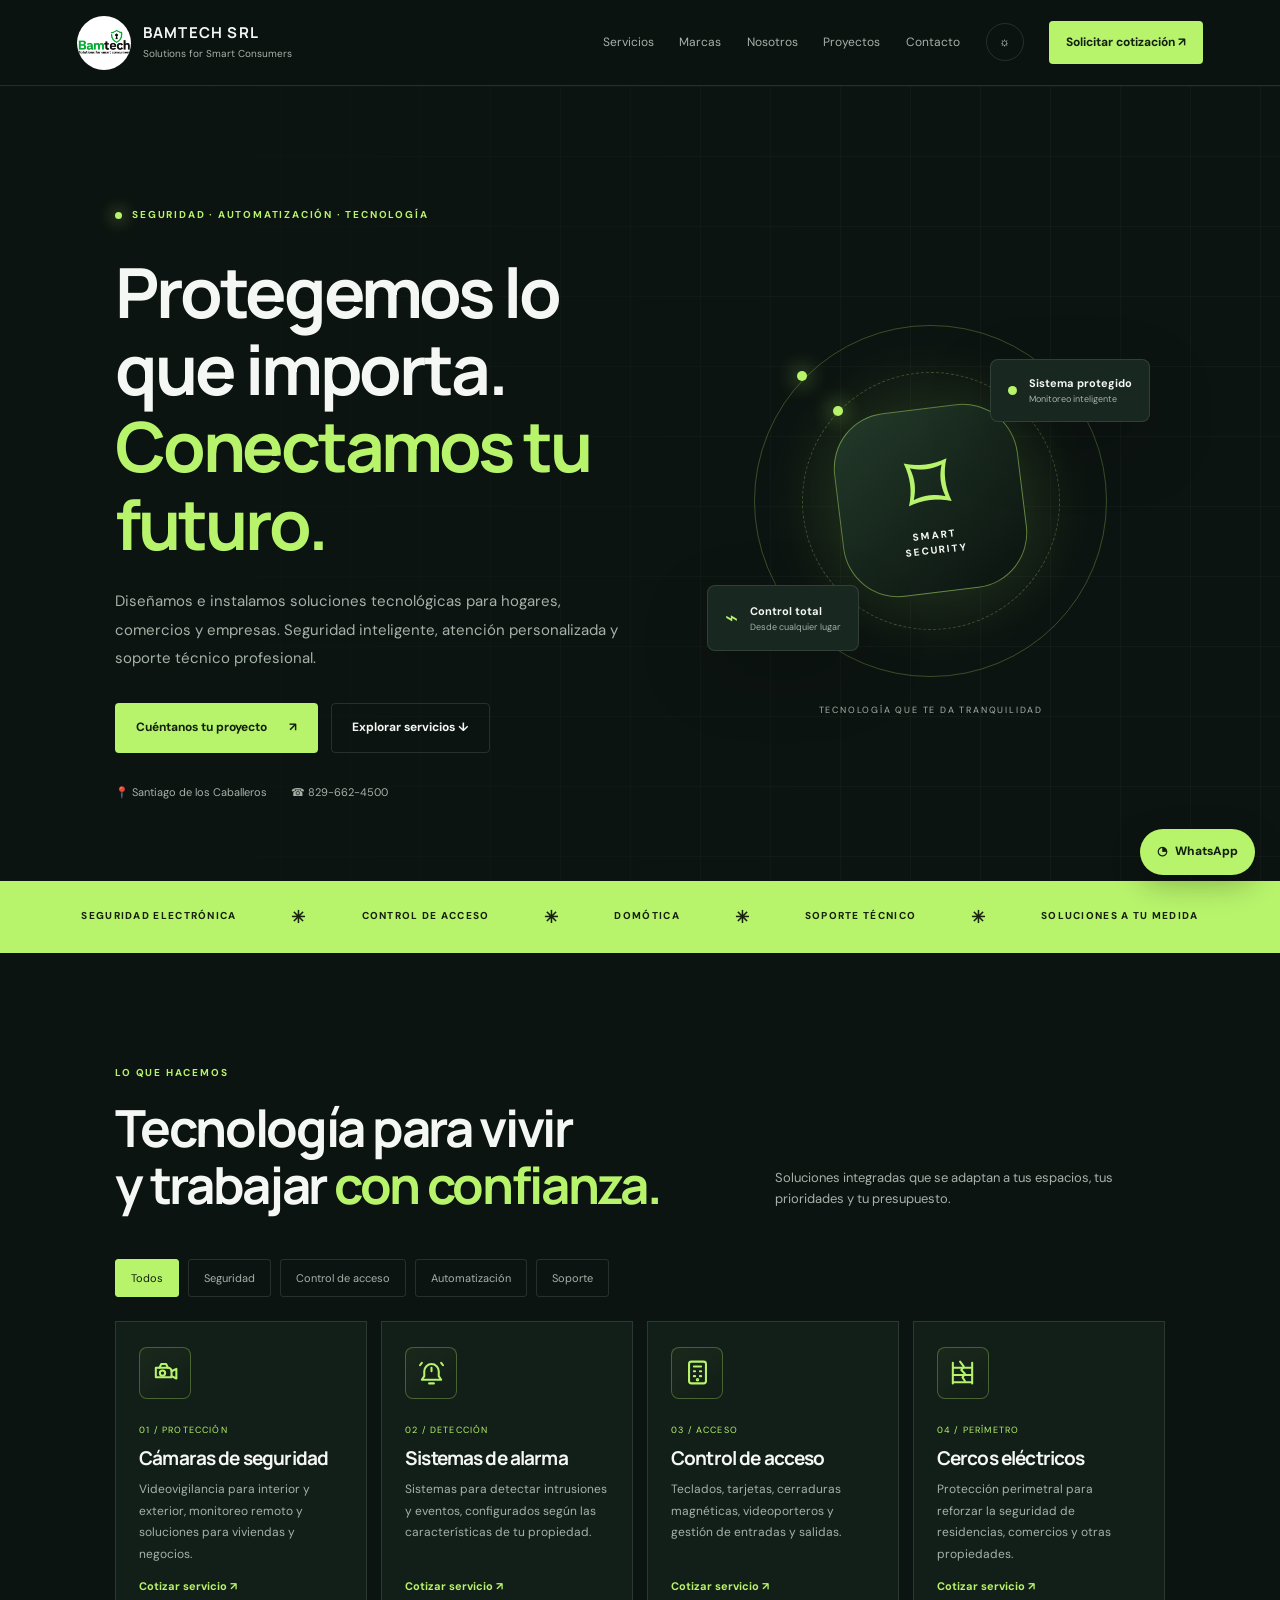
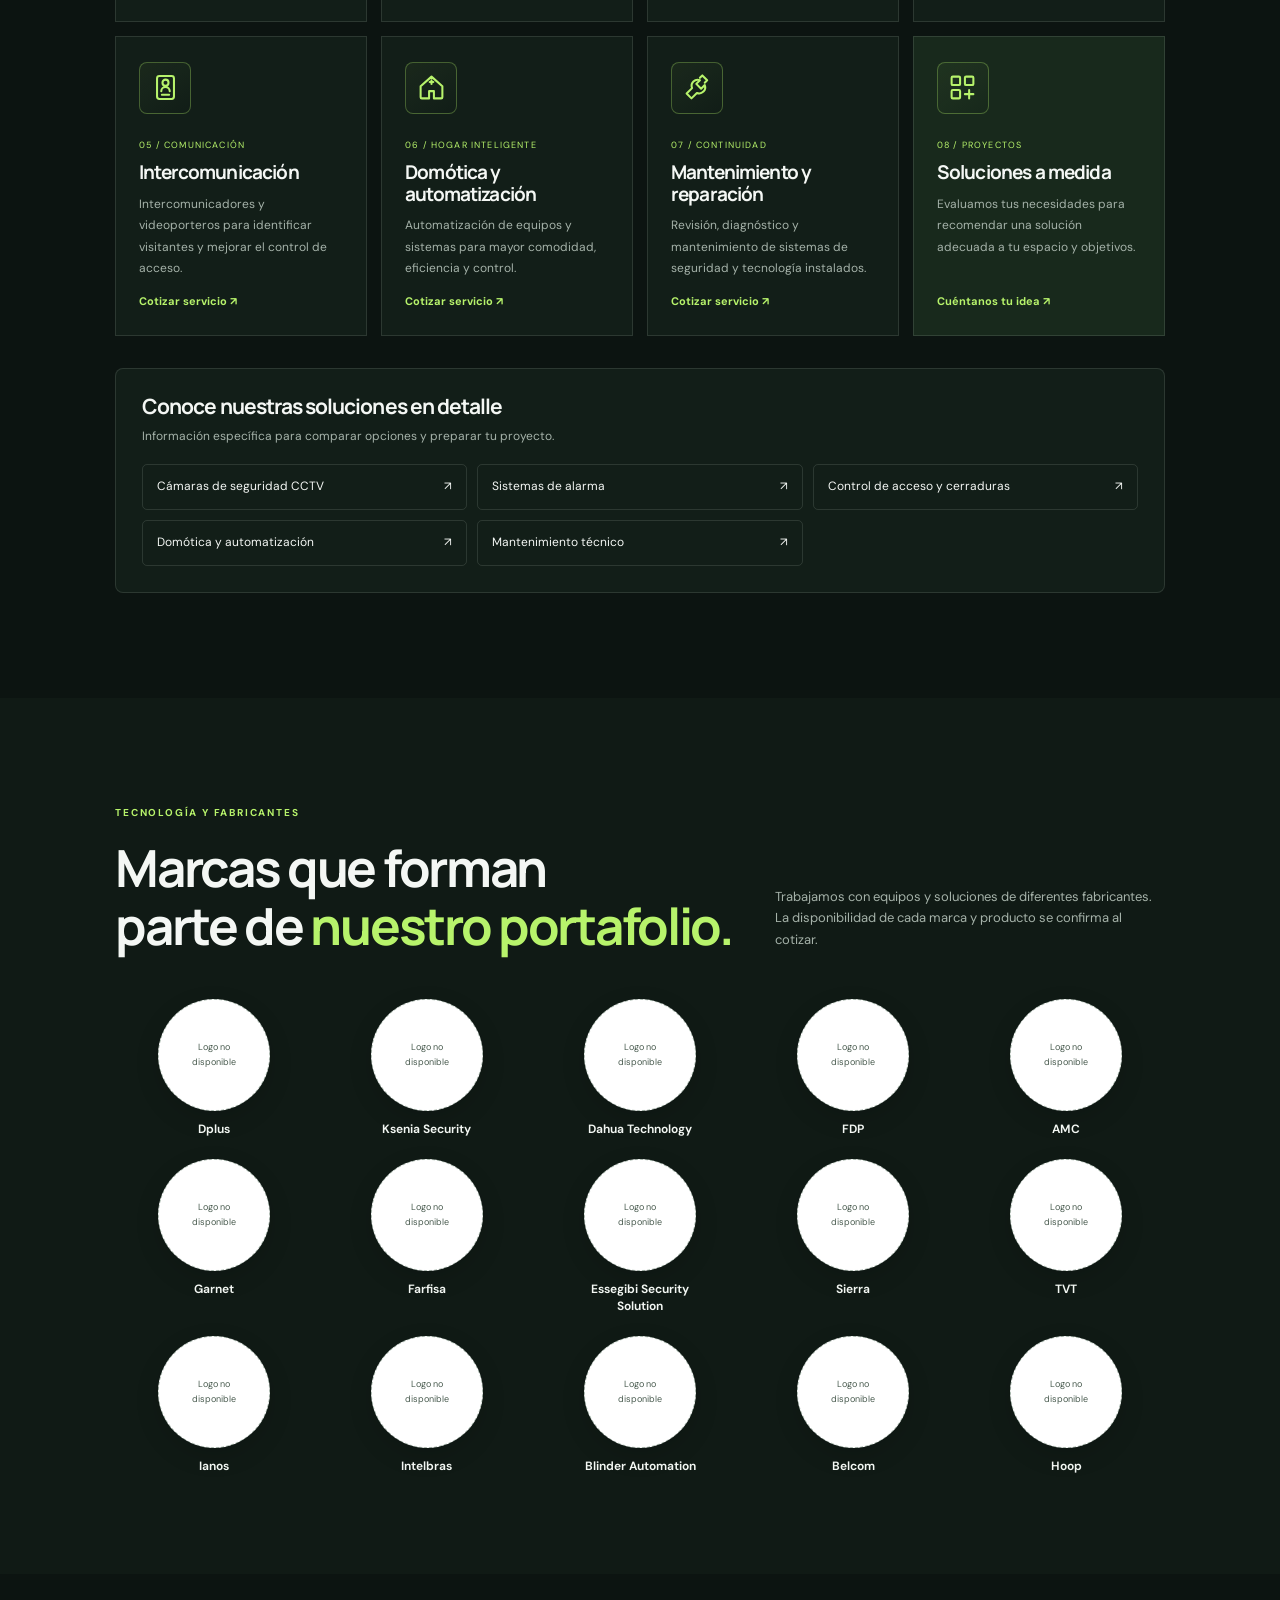
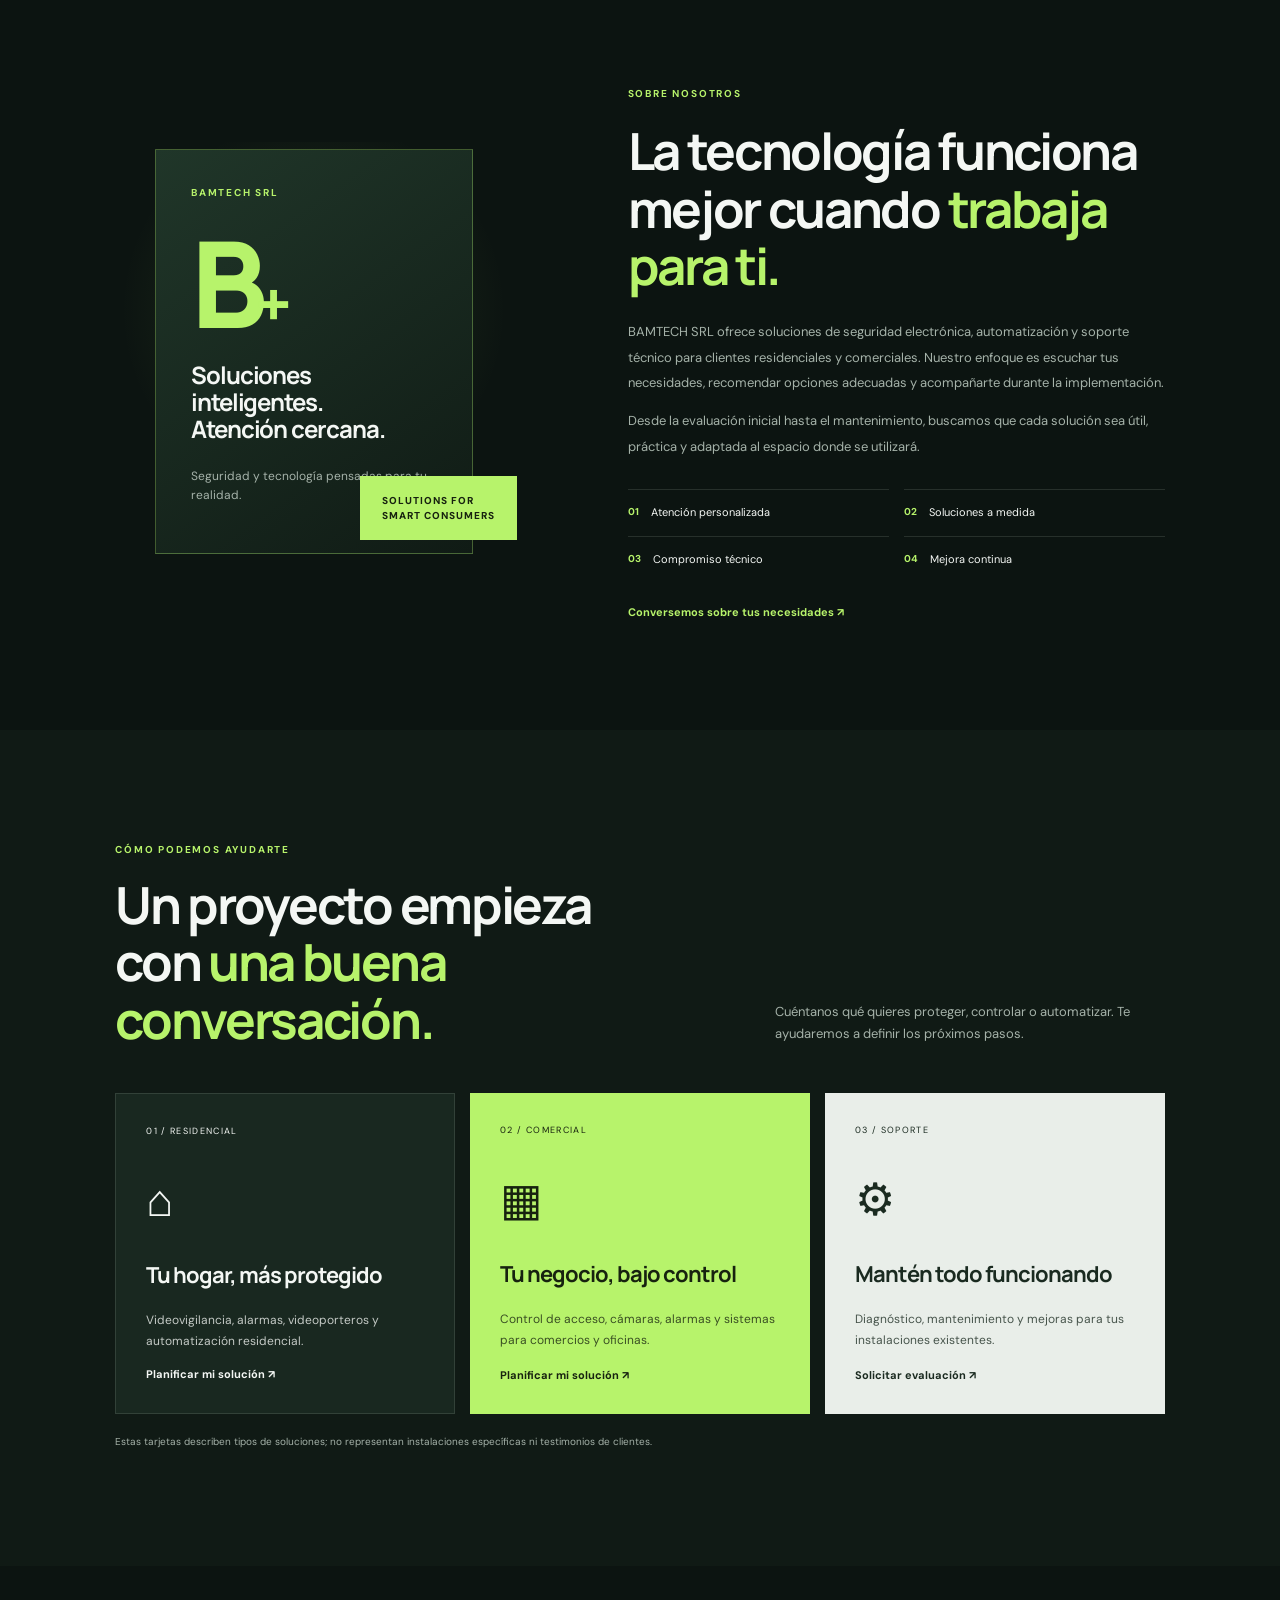
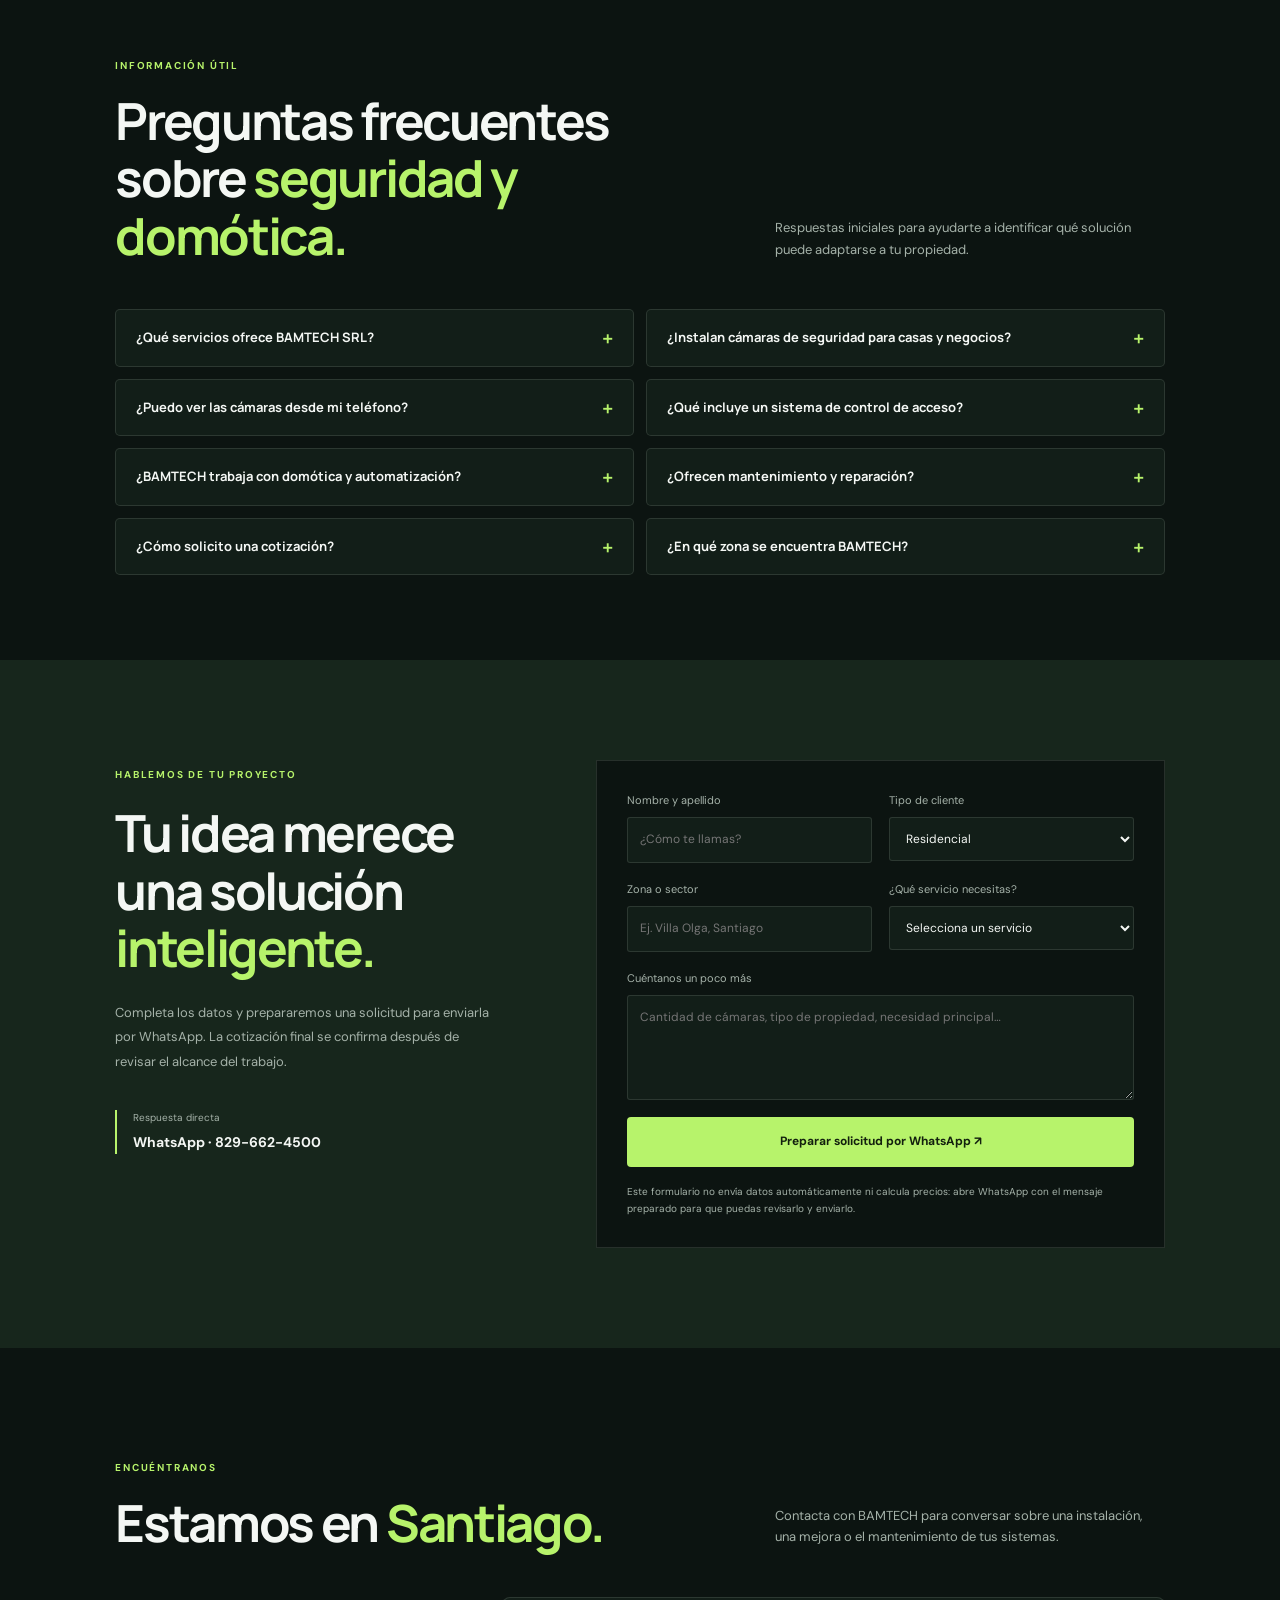
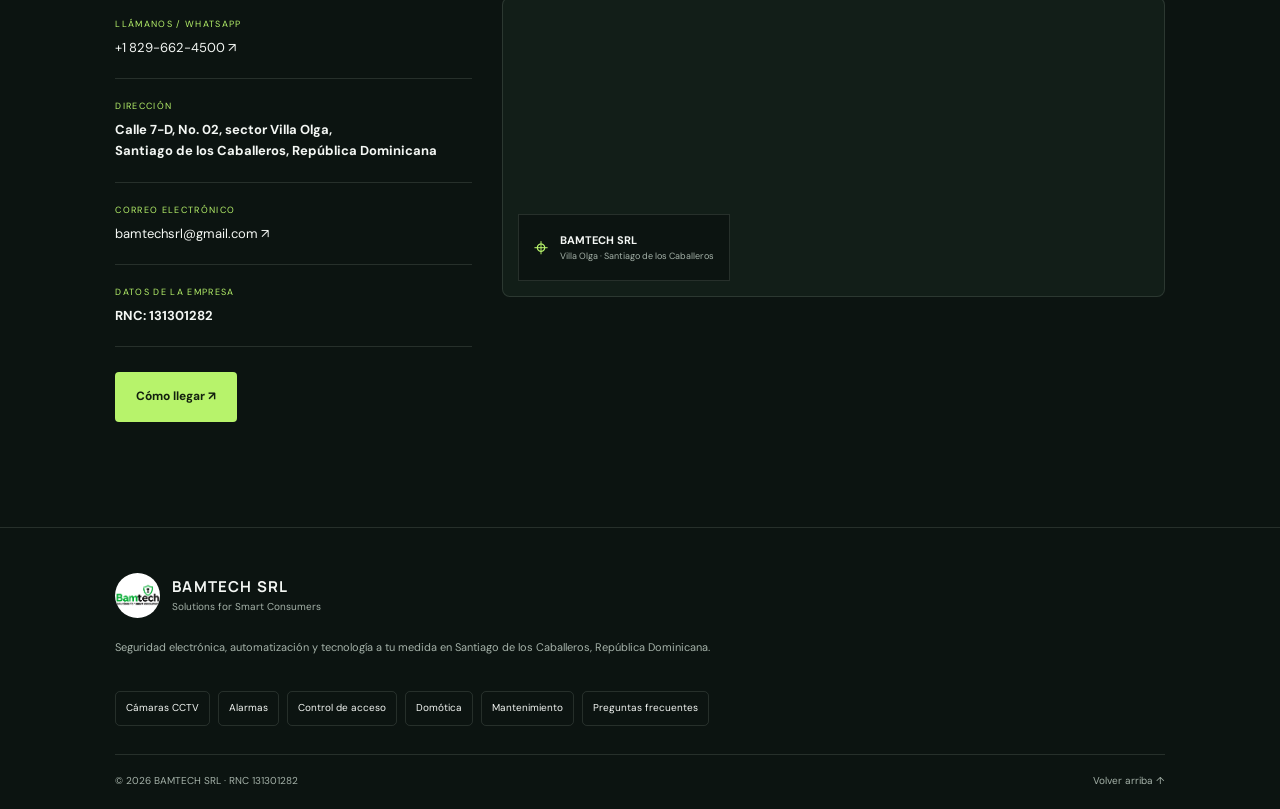
==== commit 2ac549b3: "Update title tag for SEO optimization" ====
--- a/index.html
+++ b/index.html
@@ -12,7 +12,7 @@
 <meta property="og:url" content="https://bamtechsrl.com/"><meta property="og:image" content="https://bamtechsrl.com/img/logo-bamtech.png">
 <meta name="twitter:card" content="summary"><meta name="twitter:title" content="BAMTECH SRL | Seguridad electrónica y domótica">
 <meta name="twitter:description" content="Cámaras CCTV, alarmas, control de acceso, cercos eléctricos y automatización en Santiago, República Dominicana.">
-<title>BAMTECH SRL | Cámaras CCTV, Alarmas y Domótica en Santiago</title>
+<title>BUSINESS AND MULTISERVICE TECNOLOGY BAMTECH SRL | Cámaras CCTV, Alarmas y Domótica en Santiago</title>
 <link rel="icon" href="img/logo-bamtech.png"><link rel="stylesheet" href="estilos.css">
 <script type="application/ld+json">{
   "@context":"https://schema.org",
